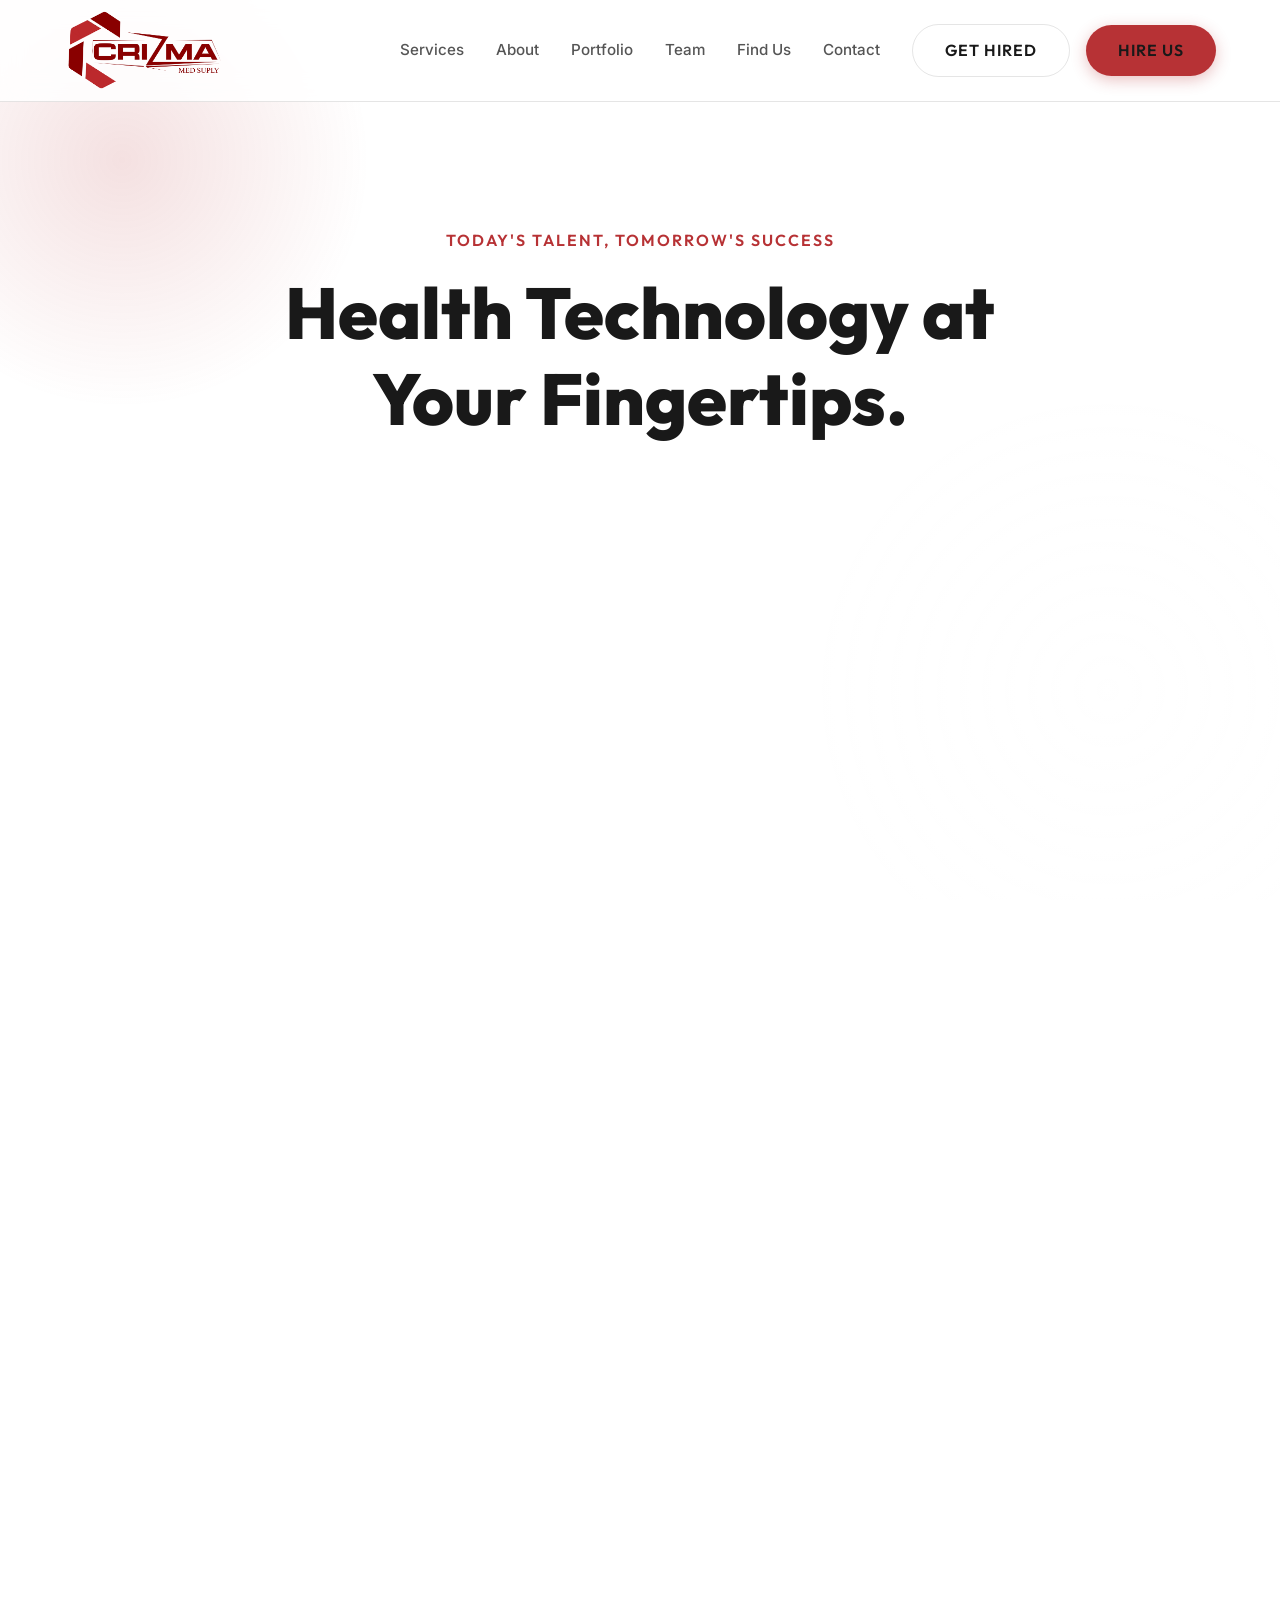
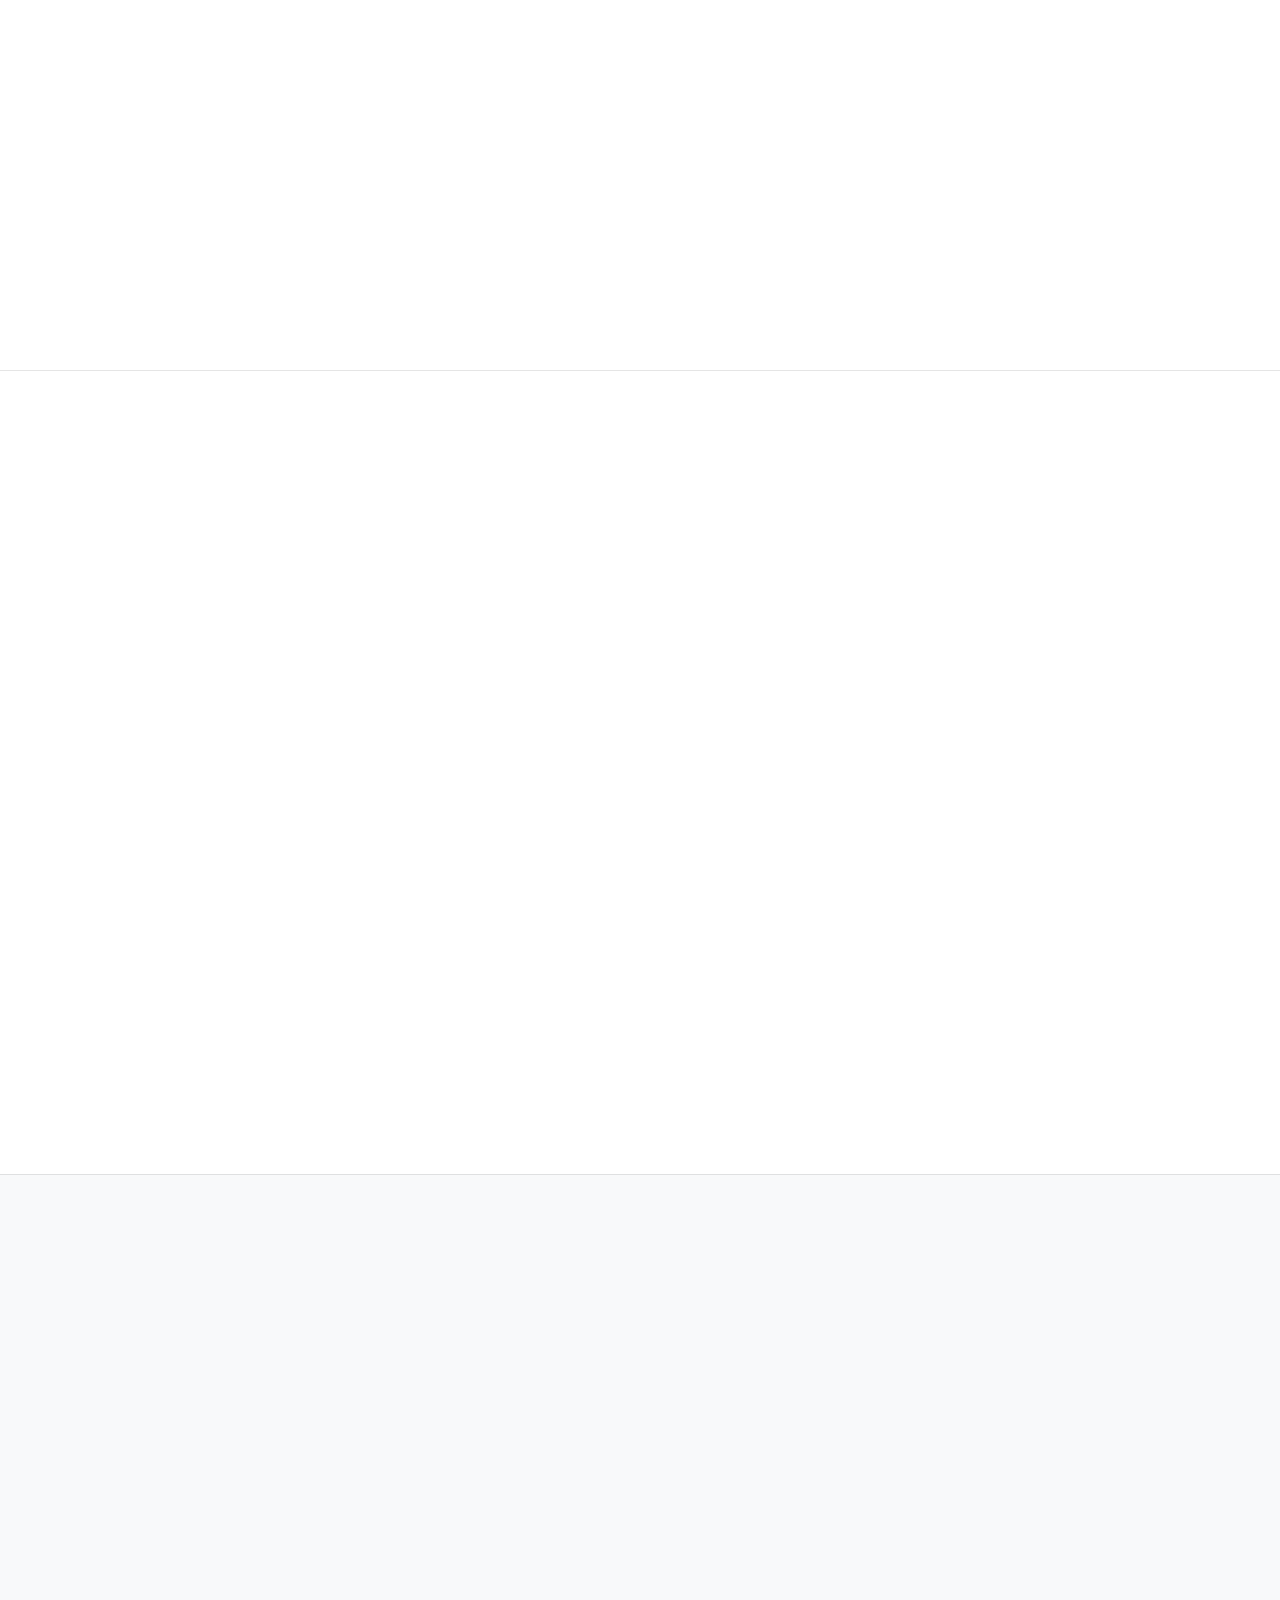
==== index.html @ 3f166334 "ALOT OF FEATURES" ====
<!DOCTYPE html>
<html lang="en">

<head>
    <meta charset="UTF-8">
    <meta name="viewport" content="width=device-width, initial-scale=1.0">
    <title>Crizma Med Supply | Health Technology at Your Fingertips</title>
    <meta name="description"
        content="We at Crizma are working to put the health technology in the world at your fingertips.">

    <!-- CSS -->
    <link rel="stylesheet" href="css/style.css">
</head>

<body>

    <!-- Navigation -->
    <nav class="navbar">
        <a href="#" class="logo">
            <img src="images/logo.png" alt="Crizma Logo">
        </a>
        <div class="nav-links">
            <a href="#services">Services</a>
            <a href="#about">About</a>
            <a href="#portfolio">Portfolio</a>
            <a href="#team">Team</a>
            <a href="#find-us">Find Us</a>
            <a href="#contact">Contact</a>
        </div>
        <div style="display: flex; gap: 1rem; align-items: center;">
            <a href="get-hired.html" class="btn btn-outline">Get Hired</a>
            <a href="#contact" class="btn btn-primary">Hire Us</a>
        </div>
    </nav>

    <!-- Hero Section -->
    <div class="hero-scroll-container">
        <div class="hero-sticky">
            <!-- Dynamic Background -->
            <div class="hero-bg"></div>

            <div class="hero-content">
                <!-- Part 1 -->
                <div class="hero-part part-1 visible">
                    <span class="hero-super">Today's Talent, Tomorrow's Success</span>
                    <h1>Health Technology at Your Fingertips.</h1>
                </div>

                <!-- Part 2 -->
                <div class="hero-part part-2">
                    <p>We at Crizma are working to put the best health technology in the world at your service. All you
                        have to do is tell us what you want and leave everything to our team.</p>
                </div>

                <!-- Part 3 -->
                <div class="hero-part part-3">
                    <div class="hero-btns">
                        <a href="#contact" class="btn btn-primary">Get a Quote Now</a>
                        <a href="#services" class="btn btn-outline">View Our Services</a>
                    </div>

                    <!-- Sponsors Marquee -->
                    <div class="sponsors-marquee">
                        <div class="marquee-track">
                            <img src="images/wassermann.png" alt="Wassermann">
                            <img src="images/futudent.png" alt="Futudent">
                            <img src="images/dentsply.png" alt="Dentsply Sirona">
                            <img src="images/air-techniques.png" alt="Air Techniques">
                            <img src="images/frasaco.png" alt="Frasaco">
                            <img src="images/baisch.png" alt="Baisch">
                            <img src="images/5.png" alt="Dürr Dental">
                            <img src="images/6.png" alt="Amann Girrbach">
                            <!-- Duplicate for seamless scroll -->
                            <img src="images/wassermann.png" alt="Wassermann">
                            <img src="images/futudent.png" alt="Futudent">
                            <img src="images/dentsply.png" alt="Dentsply Sirona">
                            <img src="images/air-techniques.png" alt="Air Techniques">
                            <img src="images/frasaco.png" alt="Frasaco">
                            <img src="images/baisch.png" alt="Baisch">
                            <img src="images/5.png" alt="Dürr Dental">
                            <img src="images/6.png" alt="Amann Girrbach">
                        </div>
                    </div>
                </div>
            </div>
        </div>
    </div>

    <!-- Services Section -->
    <section id="services">
        <div class="section-header fade-up stagger-1">
            <span class="super">What We Do</span>
            <h2>Our Core Services</h2>
        </div>
        <div class="grid">
            <div class="glass-card fade-up stagger-1">
                <div class="service-icon">🔬</div>
                <h3>Medical Equipment</h3>
                <p>Providing the most advanced dental and medical consulting tools to the top health institutions
                    globally.</p>
            </div>
            <div class="glass-card fade-up stagger-2">
                <div class="service-icon">📈</div>
                <h3>Strategy & Consulting</h3>
                <p>First-class dental and health solutions paired with strategy planning to guarantee your
                    organization's success.</p>
            </div>
            <div class="glass-card fade-up stagger-3">
                <div class="service-icon">🌐</div>
                <h3>Digital Solutions</h3>
                <p>Imaging solutions, fume cupboards, and modern start-up tech for the evolving health landscape.</p>
            </div>
        </div>
    </section>

    <!-- Historical Records & About Section -->
    <section id="about"
        style="text-align: center; background: rgba(255,255,255,0.02); border-top: 1px solid var(--glass-border); border-bottom: 1px solid var(--glass-border); display: flex; flex-direction: column; align-items: center;">

        <div class="section-header fade-up stagger-1" style="margin-bottom: 2rem;">
            <h2 style="color: var(--brand-red);">Our Historical Records</h2>
            <p style="font-size: 1.2rem; color: var(--text-secondary); margin-top: 0.5rem;">Trusted by 11+ Universities
                in Egypt</p>
        </div>

        <div class="sponsors-marquee fade-up stagger-2" style="margin-top: 0; margin-bottom: 6rem;">
            <div class="marquee-track">
                <img src="images/1.png" alt="University">
                <img src="images/2.png" alt="University">
                <img src="images/3.png" alt="University">
                <img src="images/4.png" alt="University">
                <img src="images/7.png" alt="University">
                <img src="images/8.png" alt="University">
                <img src="images/9.png" alt="University">
                <img src="images/10.png" alt="University">
                <img src="images/11.png" alt="University">
                <img src="images/12.png" alt="University">
                <img src="images/13.png" alt="University">
                <!-- Duplicate for seamless scroll -->
                <img src="images/1.png" alt="University">
                <img src="images/2.png" alt="University">
                <img src="images/3.png" alt="University">
                <img src="images/4.png" alt="University">
                <img src="images/7.png" alt="University">
                <img src="images/8.png" alt="University">
                <img src="images/9.png" alt="University">
                <img src="images/10.png" alt="University">
                <img src="images/11.png" alt="University">
                <img src="images/12.png" alt="University">
                <img src="images/13.png" alt="University">
            </div>
        </div>

        <div class="fade-up stagger-3" style="max-width: 800px; margin: 0 auto;">
            <span class="super">Success Through People</span>
            <h2 style="margin-bottom: 2rem;">Value Your People. Improve Human Health Worldwide.</h2>
            <p style="color: var(--text-secondary); margin-bottom: 2.5rem;">Crizma has a core set of values that we
                practice every day to bring you unparalleled service and premium equipment.</p>
            <a href="#portfolio" class="btn btn-primary simulate-alert">Check Our Full Portfolio</a>
        </div>

    </section>

    <!-- Catalogue Section -->
    <section id="catalogue"
        style="text-align: center; border-bottom: 1px solid var(--glass-border); padding-top: 5rem; padding-bottom: 5rem;">
        <div class="section-header fade-up stagger-1" style="margin-bottom: 0;">
            <h2 style="color: var(--brand-red);">Our Catalogue</h2>
        </div>
    </section>

    <!-- Team Section -->
    <section id="team">
        <div class="section-header fade-up stagger-1">
            <span class="super">We Are There For You</span>
            <h2>Crizma Professionals</h2>
        </div>
        <div class="grid">
            <!-- Team Member 1 -->
            <div class="glass-card fade-up stagger-1">
                <img src="images/yousief.png" alt="Dr. Yousief Megahd" class="team-img">
                <span class="role">Chief Executive</span>
                <h3>Dr. Yousief Megahd</h3>
                <p>Leading Crizma with a vision for global health advancements and premium tech solutions.</p>
            </div>
            <!-- Team Member 2 -->
            <div class="glass-card fade-up stagger-2">
                <img src="images/mahrous.png" alt="Mr. Mohamed Mahrous" class="team-img">
                <span class="role">HR Manager</span>
                <h3>Mr. Mohamed Mahrous</h3>
                <p>Building the internal framework that allows Crizma to serve institutions worldwide.</p>
            </div>
            <!-- Team Member 3 -->
            <div class="glass-card fade-up stagger-3">
                <img src="images/salah.png" alt="Eng. Ahmed Salah" class="team-img">
                <span class="role">Support Manager</span>
                <h3>Eng. Ahmed Salah</h3>
                <p>Ensuring our clients get top-tier support for all their technical solutions.</p>
            </div>
            <!-- Team Member 4 -->
            <div class="glass-card fade-up stagger-4">
                <img src="images/lotfi.png" alt="Eng. Mohamed Lotfi" class="team-img">
                <span class="role">IT Professional</span>
                <h3>Eng. Mohamed Lotfi</h3>
                <p>Driving the digital backbone behind Crizma's cutting-edge infrastructure.</p>
            </div>
        </div>
    </section>

    <!-- Find Us Section -->
    <section id="find-us" style="text-align: center; background: rgba(255,255,255,0.02); border-top: 1px solid var(--glass-border);">
        <div class="section-header fade-up stagger-1" style="margin-bottom: 2rem;">
            <h2 style="color: var(--brand-red); font-weight: bold;">Find Us</h2>
        </div>
        <div class="fade-up stagger-2" style="max-width: 1000px; margin: 0 auto; padding: 0 1rem;">
            <iframe src="https://maps.google.com/maps?q=30.0617336,31.3315607&hl=en&z=17&output=embed" width="100%" height="450" style="border:0; border-radius: 20px; box-shadow: 0 10px 30px rgba(0,0,0,0.1);" allowfullscreen="" loading="lazy" referrerpolicy="no-referrer-when-downgrade"></iframe>
        </div>
    </section>

    <!-- Contact Section & Footer -->
    <footer id="contact">
        <div class="footer-grid">
            <div class="footer-col fade-up stagger-1">
                <h4>Crizma Med Supply</h4>
                <ul>
                    <li><a href="tel:0220820258">Cairo: 0220820258</a></li>
                    <li><a href="tel:01000032085">Phone: 01000032085</a></li>
                    <li><a href="tel:01007756065">Mansoura: 01007756065</a></li>
                    <li><a href="mailto:info@crizma.com">info@crizma.com</a></li>
                </ul>
            </div>

            <div class="footer-col fade-up stagger-2">
                <h4>Newsletter</h4>
                <p style="color: var(--text-secondary); margin-bottom: 1rem; font-size: 0.9rem;">Sign up for updates and
                    exclusive offers on premium health tech.</p>
                <form class="contact-form"
                    onsubmit="event.preventDefault(); alert('Subscribed to Crizma Newsletter!');">
                    <div class="input-group">
                        <input type="email" placeholder="Your Email Address" required>
                    </div>
                    <button type="submit" class="btn btn-primary">Subscribe</button>
                </form>
            </div>

            <div class="footer-col fade-up stagger-3">
                <h4>Social Links</h4>
                <div style="display: flex; gap: 1rem;">
                    <a href="#" class="simulate-alert" title="Facebook">FB</a>
                    <a href="#" class="simulate-alert" title="Twitter">TW</a>
                    <a href="#" class="simulate-alert" title="LinkedIn">IN</a>
                </div>
            </div>
        </div>

        <div class="footer-bottom fade-up stagger-4">
            &copy; 2026 Crizma Med Supply. All Rights Reserved.
        </div>
    </footer>

    <!-- JavaScript -->
    <script src="js/main.js"></script>
</body>

</html>
---- css/style.css ----
@import url('https://fonts.googleapis.com/css2?family=Outfit:wght@300;400;600;800&family=Inter:wght@400;500;600&display=swap');

:root {
  /* Light Theme Defaults */
  --bg-primary: #ffffff;
  --bg-secondary: #f8f9fa;
  --text-primary: #191919;
  --text-secondary: #555555;
  --brand-red: #b73235;
  --brand-red-hover: #d13a3e;
  --nav-bg: rgba(255, 255, 255, 0.85);
  --glass-border: rgba(0, 0, 0, 0.1);
  --glass-card-bg: rgba(248, 249, 250, 0.8);
  --glass-card-hover: rgba(255, 255, 255, 0.95);
  --input-bg: rgba(0, 0, 0, 0.03);
  --font-heading: 'Outfit', sans-serif;
  --font-body: 'Inter', sans-serif;
  --transition-smooth: all 0.4s cubic-bezier(0.4, 0, 0.2, 1);
}

[data-theme="dark"] {
  /* Dark Theme Overrides */
  --bg-primary: #0f0f0f;
  --bg-secondary: #1a1a1a;
  --text-primary: #ffffff;
  --text-secondary: #a0a0a0;
  --nav-bg: rgba(15, 15, 15, 0.8);
  --glass-border: rgba(255, 255, 255, 0.1);
  --glass-card-bg: rgba(26, 26, 26, 0.8);
  --glass-card-hover: rgba(30, 30, 30, 0.8);
  --input-bg: rgba(255, 255, 255, 0.05);
}

* {
  margin: 0;
  padding: 0;
  box-sizing: border-box;
}

body {
  font-family: var(--font-body);
  background-color: var(--bg-primary);
  color: var(--text-primary);
  line-height: 1.6;
  overflow-x: hidden;
}

h1, h2, h3, h4, h5, h6 {
  font-family: var(--font-heading);
  font-weight: 800;
  line-height: 1.2;
}

a {
  text-decoration: none;
  color: inherit;
}

/* Glassmorphism Navbar */
.navbar {
  position: fixed;
  top: 0;
  width: 100%;
  padding: 1.5rem 5%;
  background: var(--nav-bg);
  backdrop-filter: blur(12px);
  -webkit-backdrop-filter: blur(12px);
  border-bottom: 1px solid var(--glass-border);
  display: flex;
  justify-content: space-between;
  align-items: center;
  z-index: 1000;
  transition: var(--transition-smooth);
}

.navbar.scrolled {
  padding: 1rem 5%;
  background: var(--nav-bg);
  box-shadow: 0 4px 20px rgba(0, 0, 0, 0.05);
}

.logo {
  display: flex;
  align-items: center;
}

.logo img {
  height: 45px;
  object-fit: contain;
  transform: scale(1.8);
  transform-origin: left center;
}

.nav-links {
  display: flex;
  gap: 2rem;
  position: absolute;
  left: 50%;
  transform: translateX(-50%);
}

.nav-links a {
  font-size: 0.95rem;
  font-weight: 500;
  color: var(--text-secondary);
  transition: var(--transition-smooth);
  position: relative;
}

.nav-links a:hover {
  color: var(--text-primary);
}

.nav-links a::after {
  content: '';
  position: absolute;
  bottom: -4px;
  left: 0;
  width: 0;
  height: 2px;
  background: var(--brand-red);
  transition: var(--transition-smooth);
}

.nav-links a:hover::after {
  width: 100%;
}

/* Premium Buttons */
.btn {
  display: inline-block;
  padding: 0.8rem 2rem;
  border-radius: 50px;
  font-family: var(--font-heading);
  font-weight: 600;
  font-size: 1rem;
  text-transform: uppercase;
  letter-spacing: 1px;
  cursor: pointer;
  transition: var(--transition-smooth);
  border: none;
  position: relative;
  overflow: hidden;
}

.btn-primary {
  background: var(--brand-red);
  color: var(--text-primary);
  box-shadow: 0 4px 15px rgba(183, 50, 53, 0.3);
}

.btn-primary:hover {
  background: var(--brand-red-hover);
  transform: translateY(-2px);
  box-shadow: 0 6px 20px rgba(183, 50, 53, 0.5);
}

.btn-outline {
  background: transparent;
  color: var(--text-primary);
  border: 1px solid var(--glass-border);
}

.btn-outline:hover {
  border-color: var(--brand-red);
  color: var(--brand-red);
}

/* Hero Section */
.hero-scroll-container {
  height: 250vh; /* Scrollable distance to reveal parts */
  position: relative;
}

.hero-sticky {
  position: sticky;
  top: 0;
  height: 100vh;
  display: flex;
  flex-direction: column;
  justify-content: center;
  align-items: center;
  overflow: hidden;
  padding: 80px 5% 20px;
}

.hero-bg {
  position: absolute;
  top: 0;
  left: 0;
  width: 100%;
  height: 100%;
  z-index: -1;
  overflow: hidden;
}

/* Dynamic Gradients Background */
.hero-bg::before {
  content: '';
  position: absolute;
  top: -10%;
  left: -10%;
  width: 500px;
  height: 500px;
  background: radial-gradient(circle, rgba(183, 50, 53, 0.15) 0%, rgba(15, 15, 15, 0) 70%);
  border-radius: 50%;
  animation: pulse 8s ease-in-out infinite alternate;
}

.hero-bg::after {
  content: '';
  position: absolute;
  bottom: -10%;
  right: -10%;
  width: 600px;
  height: 600px;
  background: radial-gradient(circle, rgba(255, 255, 255, 0.05) 0%, rgba(15, 15, 15, 0) 70%);
  border-radius: 50%;
}

@keyframes pulse {
  0% { transform: scale(1); opacity: 0.5; }
  100% { transform: scale(1.2); opacity: 1; }
}

.hero-content {
  max-width: 800px;
  z-index: 1;
  display: flex;
  flex-direction: column;
  align-items: center;
  text-align: center;
  gap: 1.5rem;
  margin-top: 5vh;
}

.hero-part {
  opacity: 0;
  transform: translateY(40px);
  transition: opacity 0.8s ease-out, transform 0.8s ease-out;
}

.hero-part.part-1 {
  opacity: 1;
  transform: translateY(0);
}

.hero-part.visible {
  opacity: 1;
  transform: translateY(0);
}

.hero-super {
  font-family: var(--font-heading);
  color: var(--brand-red);
  font-weight: 600;
  letter-spacing: 2px;
  text-transform: uppercase;
  margin-bottom: 1rem;
  display: block;
}

.hero-part h1 {
  font-size: 4.5rem;
  margin-bottom: 0;
  color: var(--text-primary);
}

.hero-part p {
  font-size: 1.5rem;
  color: var(--text-secondary);
  margin-bottom: 0;
  max-width: 800px;
  line-height: 1.8;
}

.hero-btns {
  display: flex;
  gap: 1.5rem;
  justify-content: center;
}

/* Sponsors Marquee */
.sponsors-marquee {
  width: 100vw;
  max-width: 1000px;
  overflow: hidden;
  margin-top: 1.5rem;
  position: relative;
  mask-image: linear-gradient(to right, transparent, black 15%, black 85%, transparent);
  -webkit-mask-image: linear-gradient(to right, transparent, black 15%, black 85%, transparent);
}

.marquee-track {
  display: flex;
  gap: 4rem;
  align-items: center;
  width: max-content;
  animation: scroll-marquee 25s linear infinite;
}

.marquee-track img {
  height: 80px;
  object-fit: contain;
  opacity: 0.9;
  transition: transform 0.4s ease, opacity 0.4s ease;
}

.marquee-track img:hover {
  opacity: 1;
  transform: scale(1.05);
}

@keyframes scroll-marquee {
  0% { transform: translateX(0); }
  100% { transform: translateX(calc(-50% - 2rem)); }
}

/* Sections */
section {
  padding: 8rem 5%;
}

.section-header {
  text-align: center;
  margin-bottom: 5rem;
}

.section-header .super {
  color: var(--brand-red);
  font-weight: 600;
  text-transform: uppercase;
  letter-spacing: 2px;
  margin-bottom: 1rem;
  display: block;
}

.section-header h2 {
  font-size: 3rem;
}

/* Glass Cards (Team/Services) */
.grid {
  display: grid;
  grid-template-columns: repeat(auto-fit, minmax(280px, 1fr));
  gap: 2rem;
}

.glass-card {
  background: var(--glass-card-bg);
  border: 1px solid var(--glass-border);
  border-radius: 20px;
  padding: 2.5rem;
  transition: var(--transition-smooth);
  position: relative;
  overflow: hidden;
}

.glass-card::before {
  content: '';
  position: absolute;
  top: 0;
  left: 0;
  width: 100%;
  height: 4px;
  background: var(--brand-red);
  transform: scaleX(0);
  transform-origin: left;
  transition: var(--transition-smooth);
}

.glass-card:hover {
  transform: translateY(-10px);
  background: var(--glass-card-hover);
  box-shadow: 0 20px 40px rgba(0, 0, 0, 0.08);
  border-color: var(--brand-red);
}

.glass-card:hover::before {
  transform: scaleX(1);
}

.team-img {
  width: 100px;
  height: 100px;
  border-radius: 50%;
  object-fit: cover;
  margin-bottom: 1.5rem;
  border: 2px solid var(--brand-red);
  padding: 2px;
  background: var(--bg-primary);
}

.glass-card h3 {
  font-size: 1.5rem;
  margin-bottom: 0.5rem;
}

.glass-card .role {
  color: var(--brand-red);
  font-size: 0.9rem;
  font-weight: 600;
  text-transform: uppercase;
  margin-bottom: 1rem;
  display: block;
}

.glass-card p {
  color: var(--text-secondary);
  font-size: 0.95rem;
}

/* Features/Services */
.service-icon {
  width: 60px;
  height: 60px;
  border-radius: 12px;
  background: rgba(183, 50, 53, 0.1);
  color: var(--brand-red);
  display: flex;
  align-items: center;
  justify-content: center;
  font-size: 1.5rem;
  margin-bottom: 1.5rem;
}

/* Contact/Footer */
footer {
  background: var(--bg-secondary);
  padding: 4rem 5% 2rem;
  border-top: 1px solid var(--glass-border);
}

.footer-grid {
  display: grid;
  grid-template-columns: repeat(auto-fit, minmax(200px, 1fr));
  gap: 3rem;
  margin-bottom: 3rem;
}

.footer-col h4 {
  font-size: 1.2rem;
  margin-bottom: 1.5rem;
  color: var(--text-primary);
}

.footer-col ul {
  list-style: none;
}

.footer-col ul li {
  margin-bottom: 0.8rem;
}

.footer-col a {
  color: var(--text-secondary);
  transition: var(--transition-smooth);
}

.footer-col a:hover {
  color: var(--brand-red);
}

.footer-bottom {
  text-align: center;
  padding-top: 2rem;
  border-top: 1px solid var(--glass-border);
  color: var(--text-secondary);
  font-size: 0.9rem;
}

/* Form Styles */
.contact-form {
  display: grid;
  gap: 1.5rem;
}

.input-group {
  position: relative;
}

.input-group input,
.input-group textarea {
  width: 100%;
  padding: 1rem 1.5rem;
  background: var(--input-bg);
  border: 1px solid var(--glass-border);
  border-radius: 8px;
  color: var(--text-primary);
  font-family: var(--font-body);
  transition: var(--transition-smooth);
}

.input-group input:focus,
.input-group textarea:focus {
  outline: none;
  border-color: var(--brand-red);
  background: var(--input-bg);
}

/* Theme Toggle Button */
.theme-toggle {
  background: none;
  border: none;
  color: var(--text-primary);
  font-size: 1.2rem;
  cursor: pointer;
  padding: 0.5rem;
  border-radius: 50%;
  transition: var(--transition-smooth);
  display: flex;
  align-items: center;
  justify-content: center;
}

.theme-toggle:hover {
  background: var(--glass-border);
  color: var(--brand-red);
}

/* Animations */
.fade-up {
  opacity: 0;
  transform: translateY(30px);
  transition: opacity 0.8s ease-out, transform 0.8s ease-out;
}

.fade-up.visible {
  opacity: 1;
  transform: translateY(0);
}

.stagger-1 { transition-delay: 0.1s; }
.stagger-2 { transition-delay: 0.2s; }
.stagger-3 { transition-delay: 0.3s; }
.stagger-4 { transition-delay: 0.4s; }

/* Responsive */
@media (max-width: 768px) {
  .hero-part h1 { font-size: 3rem; }
  .hero-part p { font-size: 1.25rem; }
  .nav-links { display: none; } /* Mobile menu toggle would be added in JS */
  .hero-btns { flex-direction: column; }
}
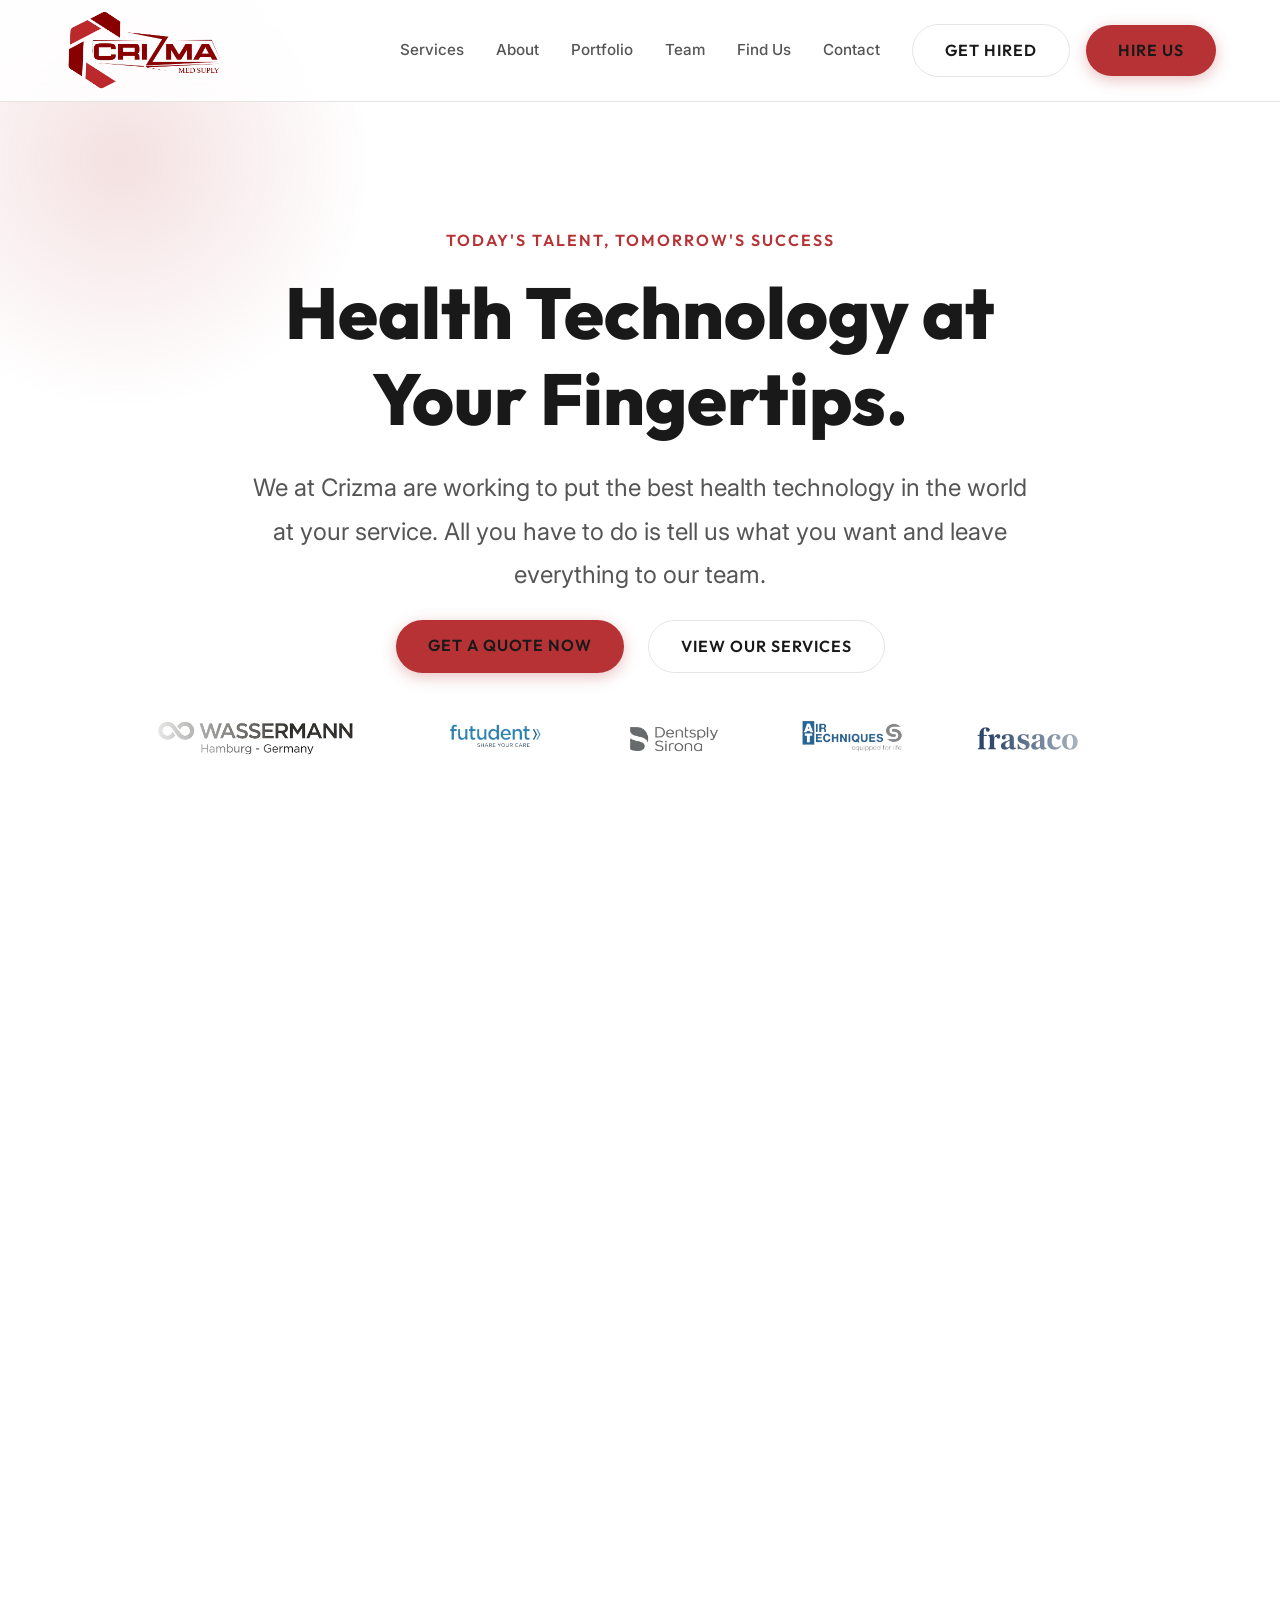
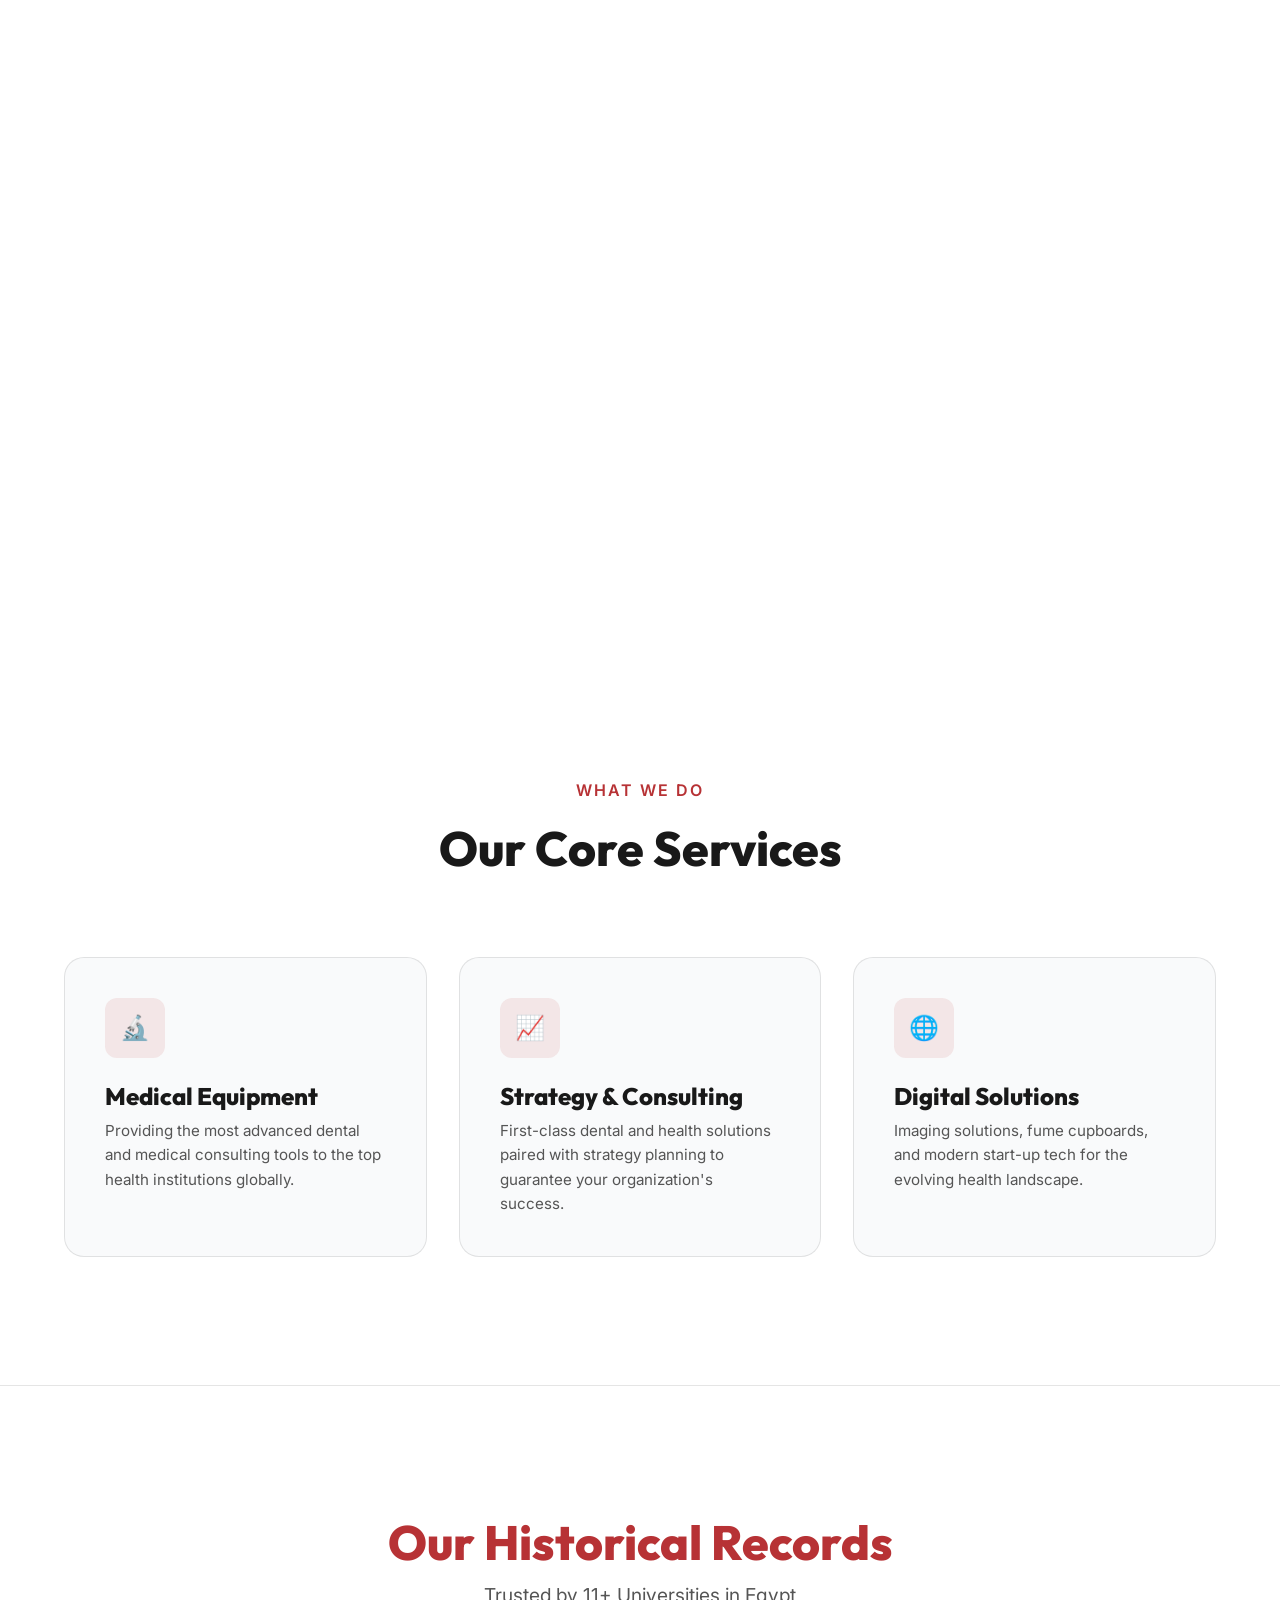
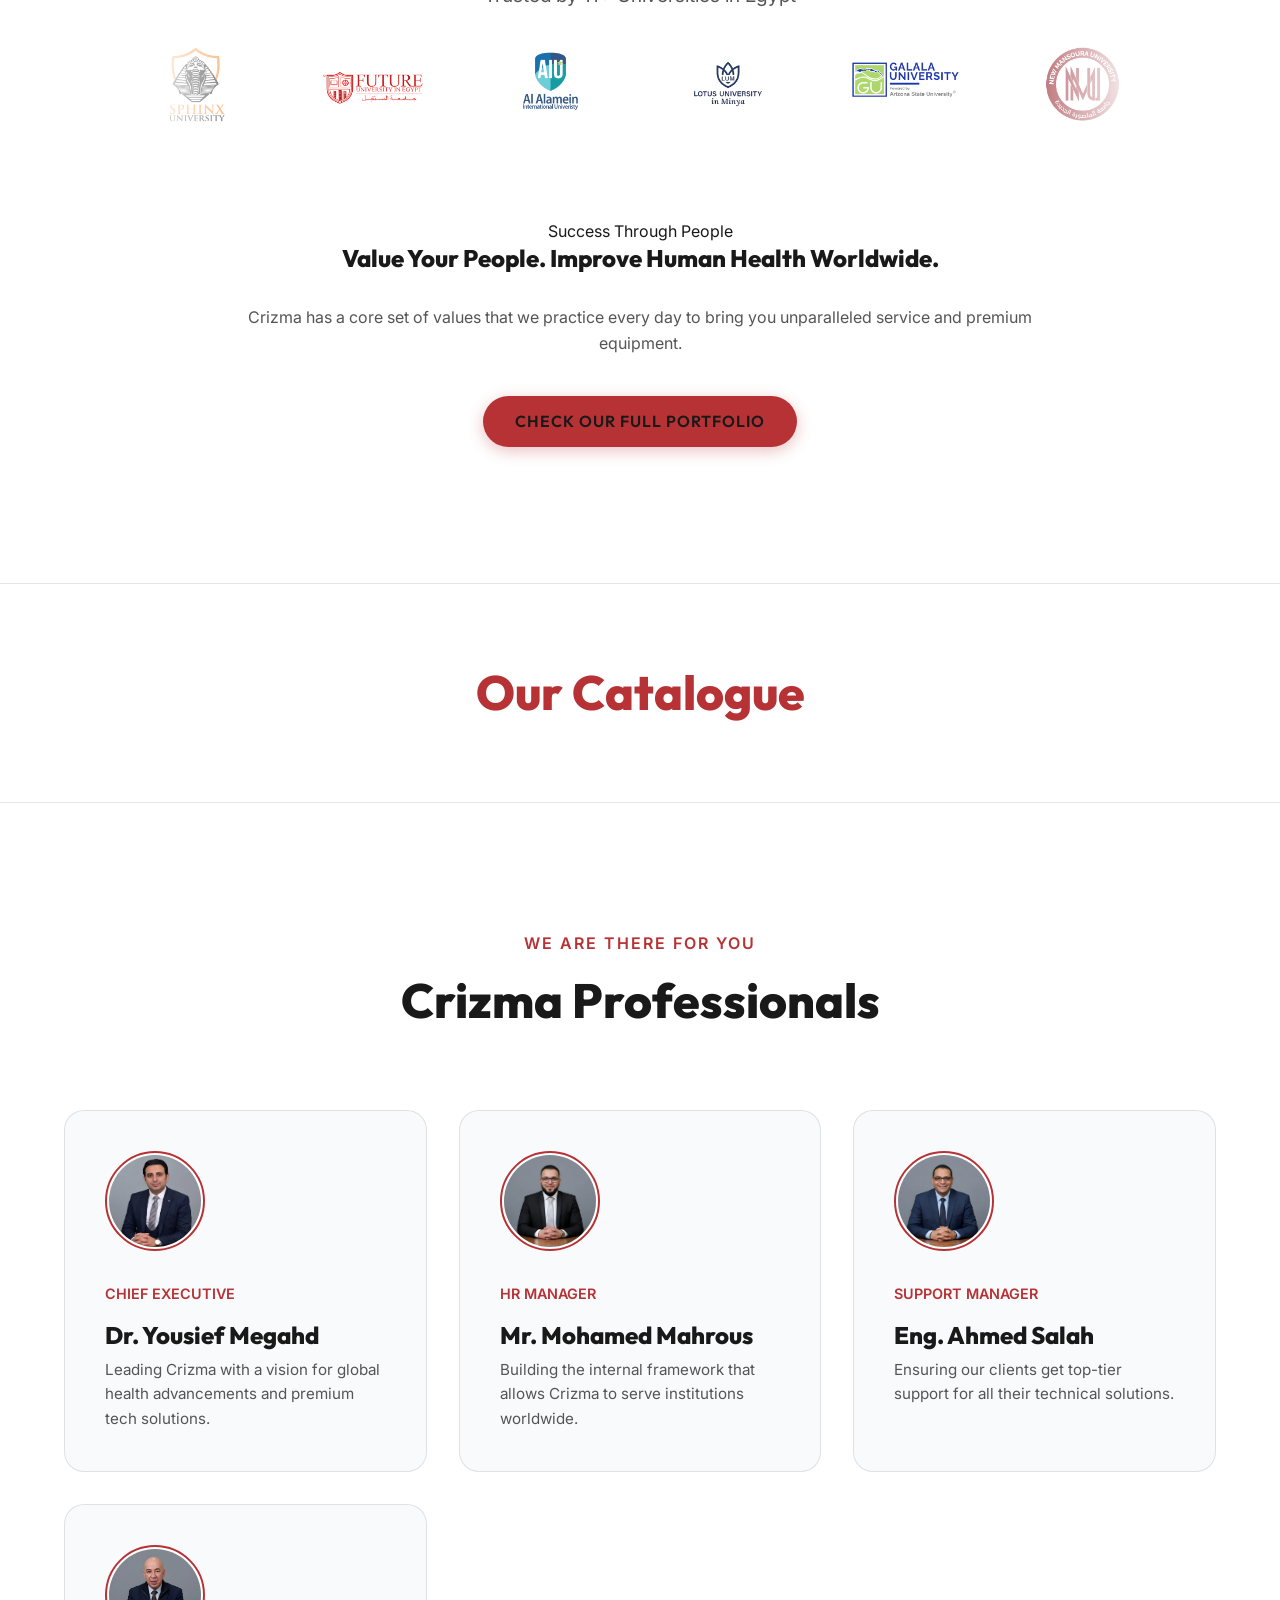
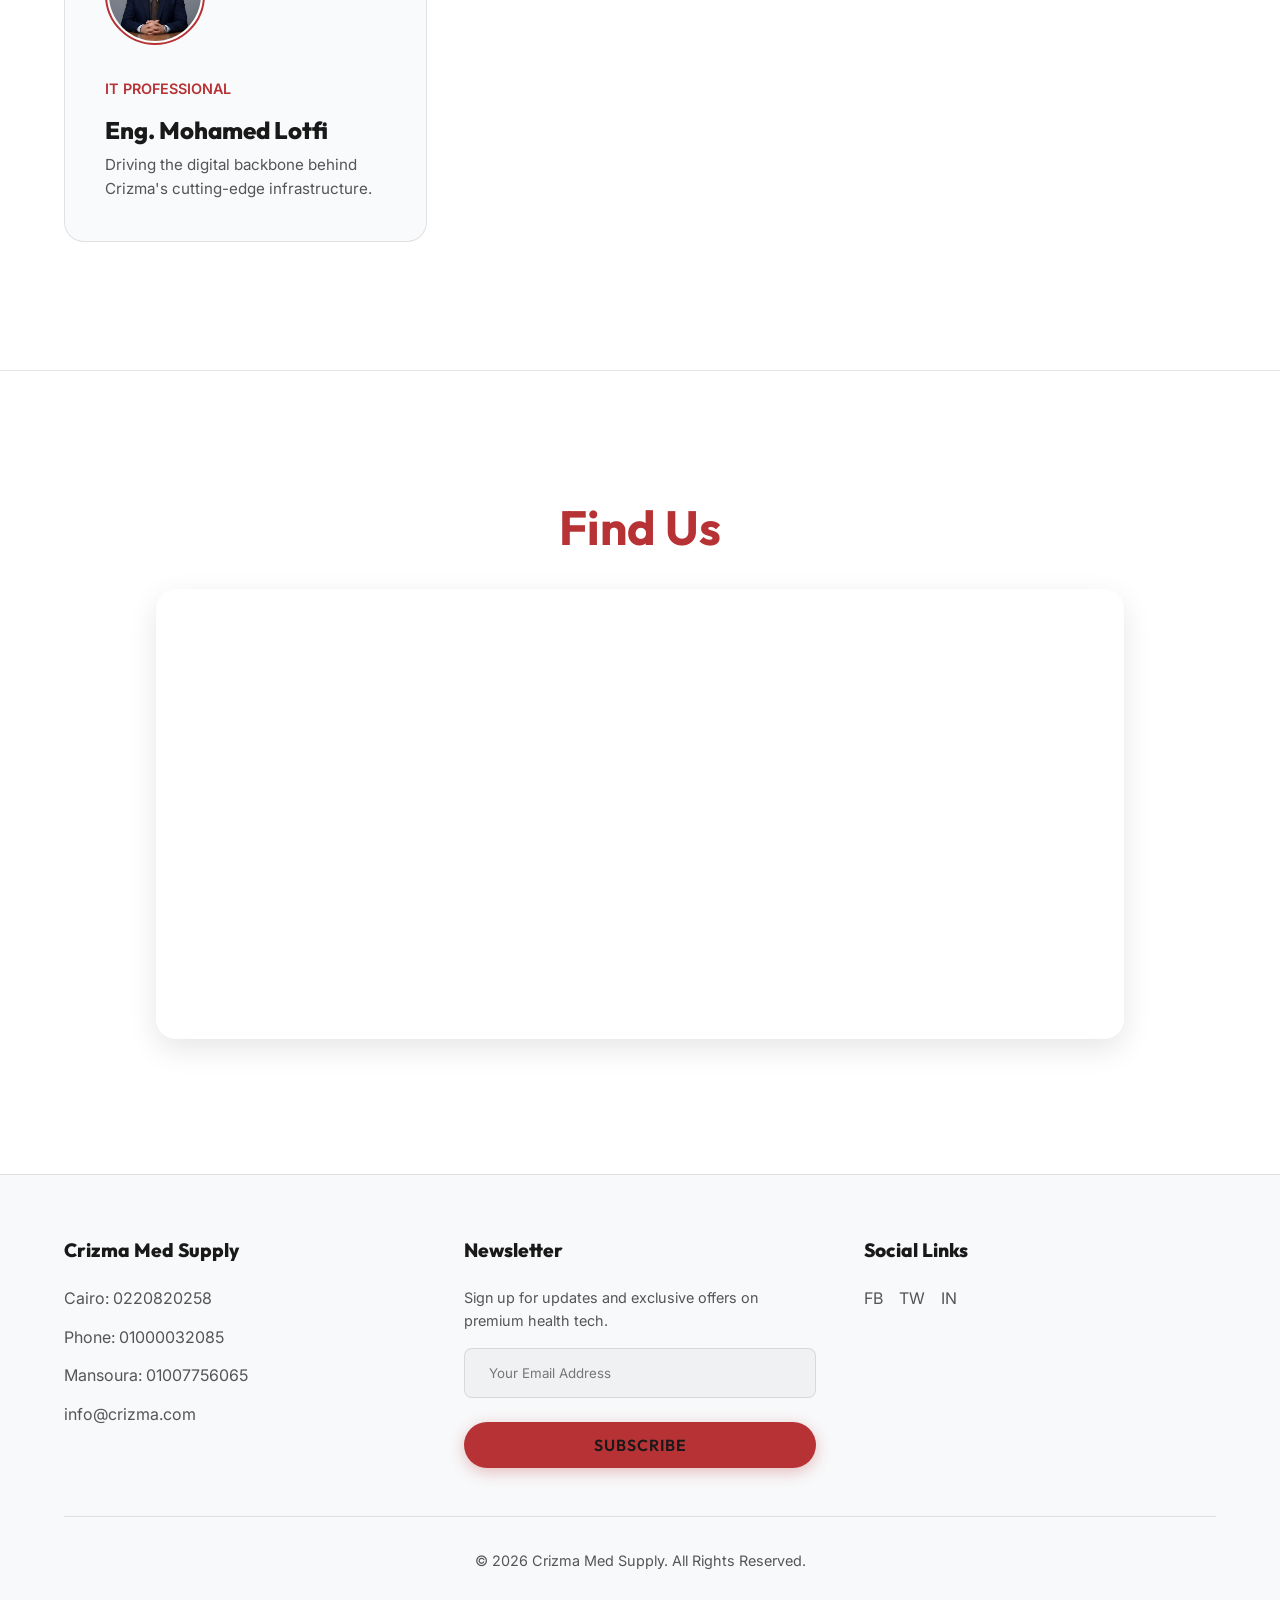
==== commit a5c7cffe: "dots animation" ====
--- a/index.html
+++ b/index.html
@@ -10,6 +10,47 @@
 
     <!-- CSS -->
     <link rel="stylesheet" href="css/style.css">
+
+    <style>
+      /* ── Prevent I-beam cursor site-wide ── */
+      * { cursor: default !important; }
+      a, button, .btn, label, select,
+      input[type="submit"], input[type="button"] { cursor: pointer !important; }
+      input[type="text"], input[type="email"],
+      input[type="password"], textarea { cursor: text !important; }
+
+      /* ── Scroll-reveal base states ── */
+      .fade-up {
+        opacity: 0;
+        transform: translateY(36px);
+        transition: opacity 0.7s cubic-bezier(0.16, 1, 0.3, 1),
+                    transform 0.7s cubic-bezier(0.16, 1, 0.3, 1);
+      }
+      .fade-up.visible {
+        opacity: 1;
+        transform: translateY(0);
+      }
+
+      /* Hero parts */
+      .hero-part {
+        opacity: 0;
+        transform: translateY(40px);
+        transition: opacity 0.8s cubic-bezier(0.16, 1, 0.3, 1),
+                    transform 0.8s cubic-bezier(0.16, 1, 0.3, 1);
+      }
+      .hero-part.part-1,
+      .hero-part.visible {
+        opacity: 1;
+        transform: translateY(0);
+      }
+
+      /* Stagger delays */
+      .stagger-1 { transition-delay: 0.08s; }
+      .stagger-2 { transition-delay: 0.16s; }
+      .stagger-3 { transition-delay: 0.24s; }
+      .stagger-4 { transition-delay: 0.32s; }
+
+    </style>
 </head>
 
 <body>
@@ -36,9 +77,7 @@
     <!-- Hero Section -->
     <div class="hero-scroll-container">
         <div class="hero-sticky">
-            <!-- Dynamic Background -->
             <div class="hero-bg"></div>
-
             <div class="hero-content">
                 <!-- Part 1 -->
                 <div class="hero-part part-1 visible">
@@ -260,6 +299,235 @@
 
     <!-- JavaScript -->
     <script src="js/main.js"></script>
+
+    <script>
+      // ── Red dot cursor field ──
+      (function () {
+        var canvas = document.createElement('canvas');
+        canvas.style.cssText = 'position:fixed;top:0;left:0;width:100%;height:100%;pointer-events:none;z-index:9998;';
+        document.body.appendChild(canvas);
+
+        var ctx = canvas.getContext('2d', { alpha: true });
+        var dpr = Math.min(window.devicePixelRatio || 1, 2);
+        var TWO_PI = Math.PI * 2;
+
+        var cfg = {
+          dotRadius:    3,
+          dotSpacing:   14,
+          revealRadius: 190,
+          bulgeStrength: 130,
+          innerRadius:  52,
+          cursorRadius:  400,
+          colorA: 'rgba(183, 50, 53, 0.95)',
+          colorB: 'rgba(209, 58, 62, 0.80)',
+        };
+
+        var dots = [];
+        var mouse = { x: -9999, y: -9999, prevX: -9999, prevY: -9999, speed: 0 };
+        var w = 0, h = 0, engagement = 0;
+
+        // Cached rects of elements that should be dot-free
+        var excludeEls = [];
+        var excludeRects = [];
+        var PAD = 0; // no border — exclusion matches element bounds exactly
+
+        function cacheExcludeRects() {
+          excludeRects = excludeEls.map(function(el) {
+            var r = el.getBoundingClientRect();
+            return {
+              left:   r.left   - PAD,
+              top:    r.top    - PAD,
+              width:  r.width  + PAD * 2,
+              height: r.height + PAD * 2
+            };
+          });
+        }
+
+        var EXCLUDE_SEL = [
+          '.navbar',           // top bar
+          '.hero-content',     // hero text / buttons / marquee
+          '.glass-card',       // service & team cards
+          '.section-header',   // section headings
+          '.sponsors-marquee', // logo strips
+          'iframe',            // embedded map
+          'footer',            // contact / footer
+          '.btn',              // buttons
+          'section > *',       // direct children of sections not already covered
+        ].join(',');
+
+        function initExcludes() {
+          excludeEls = Array.from(document.querySelectorAll(EXCLUDE_SEL));
+          cacheExcludeRects();
+        }
+
+        window.addEventListener('scroll', cacheExcludeRects, { passive: true });
+        window.addEventListener('resize', function() { initExcludes(); }, { passive: true });
+        setTimeout(initExcludes, 0);
+
+        function resize() {
+          w = window.innerWidth;
+          h = window.innerHeight;
+          canvas.width  = w * dpr;
+          canvas.height = h * dpr;
+          canvas.style.width  = w + 'px';
+          canvas.style.height = h + 'px';
+          ctx.setTransform(dpr, 0, 0, dpr, 0, 0);
+          buildDots();
+        }
+
+        function buildDots() {
+          var step = cfg.dotRadius + cfg.dotSpacing;
+          var cols = Math.floor(w / step);
+          var rows = Math.floor(h / step);
+          var padX = (w % step) / 2;
+          var padY = (h % step) / 2;
+          dots = [];
+          for (var r = 0; r < rows; r++) {
+            for (var c = 0; c < cols; c++) {
+              var ax = padX + c * step + step / 2;
+              var ay = padY + r * step + step / 2;
+              dots.push({ ax: ax, ay: ay, sx: ax, sy: ay });
+            }
+          }
+        }
+
+        window.addEventListener('mousemove', function (e) {
+          mouse.x = e.clientX;
+          mouse.y = e.clientY;
+        }, { passive: true });
+
+        setInterval(function () {
+          var dx = mouse.prevX - mouse.x;
+          var dy = mouse.prevY - mouse.y;
+          var d  = Math.sqrt(dx * dx + dy * dy);
+          mouse.speed += (d - mouse.speed) * 0.5;
+          if (mouse.speed < 0.001) mouse.speed = 0;
+          mouse.prevX = mouse.x;
+          mouse.prevY = mouse.y;
+        }, 20);
+
+        function tick() {
+          var len   = dots.length;
+          var crSq  = cfg.cursorRadius * cfg.cursorRadius;
+          var rad   = cfg.dotRadius / 2;
+
+          var targetEng = Math.min(mouse.speed / 5, 1);
+          engagement += (targetEng - engagement) * 0.06;
+          if (engagement < 0.001) engagement = 0;
+          // Always keep a baseline push so there's empty space even when still
+          var eff = Math.max(engagement, mouse.x > -100 ? 0.35 : 0);
+
+          ctx.clearRect(0, 0, w, h);
+
+          var grad = ctx.createLinearGradient(0, 0, w, h);
+          grad.addColorStop(0, cfg.colorA);
+          grad.addColorStop(1, cfg.colorB);
+          ctx.fillStyle = grad;
+
+          ctx.beginPath();
+          for (var i = 0; i < len; i++) {
+            var d  = dots[i];
+            var dx = mouse.x - d.ax;
+            var dy = mouse.y - d.ay;
+            var dSq = dx * dx + dy * dy;
+
+            if (dSq < crSq && eff > 0.01) {
+              var dist  = Math.sqrt(dSq);
+              var t     = 1 - dist / cfg.cursorRadius;
+              var push  = t * t * cfg.bulgeStrength * eff;
+              var angle = Math.atan2(dy, dx);
+              d.sx += (d.ax - Math.cos(angle) * push - d.sx) * 0.15;
+              d.sy += (d.ay - Math.sin(angle) * push - d.sy) * 0.15;
+            } else {
+              d.sx += (d.ax - d.sx) * 0.1;
+              d.sy += (d.ay - d.sy) * 0.1;
+            }
+
+            // Hard circular boundary — forces a perfect circle regardless of grid alignment
+            if (mouse.x > -500) {
+              var ex = d.sx - mouse.x;
+              var ey = d.sy - mouse.y;
+              var ed = ex * ex + ey * ey;
+              var ir = cfg.innerRadius;
+              if (ed < ir * ir && ed > 0) {
+                var em = Math.sqrt(ed);
+                d.sx = mouse.x + (ex / em) * ir;
+                d.sy = mouse.y + (ey / em) * ir;
+              }
+            }
+
+            ctx.moveTo(d.sx + rad, d.sy);
+            ctx.arc(d.sx, d.sy, rad, 0, TWO_PI);
+          }
+          ctx.fill();
+
+          // Reveal mask — only show dots within revealRadius of cursor
+          var rev = ctx.createRadialGradient(mouse.x, mouse.y, 0, mouse.x, mouse.y, cfg.revealRadius);
+          rev.addColorStop(0,    'rgba(0,0,0,1)');
+          rev.addColorStop(0.55, 'rgba(0,0,0,0.9)');
+          rev.addColorStop(1,    'rgba(0,0,0,0)');
+          ctx.globalCompositeOperation = 'destination-in';
+          ctx.fillStyle = rev;
+          ctx.fillRect(0, 0, w, h);
+
+          // Erase dots over content elements — keeps background-only appearance
+          ctx.globalCompositeOperation = 'destination-out';
+          ctx.fillStyle = 'rgba(0,0,0,1)';
+          for (var ri = 0; ri < excludeRects.length; ri++) {
+            var r = excludeRects[ri];
+            if (r.top + r.height > 0 && r.top < h) {
+              ctx.fillRect(r.left, r.top, r.width, r.height);
+            }
+          }
+
+          ctx.globalCompositeOperation = 'source-over';
+
+          requestAnimationFrame(tick);
+        }
+
+        resize();
+        window.addEventListener('resize', resize);
+        requestAnimationFrame(tick);
+      })();
+    </script>
+
+    <script>
+      // ── Scroll-reveal observer ──
+      (function () {
+        var observer = new IntersectionObserver(function (entries, obs) {
+          entries.forEach(function (entry) {
+            if (entry.isIntersecting) {
+              entry.target.classList.add('visible');
+              obs.unobserve(entry.target);
+            }
+          });
+        }, { threshold: 0.12 });
+
+        document.querySelectorAll('.fade-up').forEach(function (el) {
+          observer.observe(el);
+        });
+
+        // Hero sticky reveal on scroll
+        var heroContainer = document.querySelector('.hero-scroll-container');
+        var part2 = document.querySelector('.hero-part.part-2');
+        var part3 = document.querySelector('.hero-part.part-3');
+
+        if (heroContainer && part2 && part3) {
+          window.addEventListener('scroll', function () {
+            var scrolled = -heroContainer.getBoundingClientRect().top;
+            var vh = window.innerHeight;
+            if (scrolled > vh * 0.25) part2.classList.add('visible');
+            if (scrolled > vh * 0.70) part3.classList.add('visible');
+            if (scrolled < vh * 0.10) {
+              part2.classList.remove('visible');
+              part3.classList.remove('visible');
+            } else if (scrolled < vh * 0.55) {
+              part3.classList.remove('visible');
+            }
+          }, { passive: true });
+        }
+      })();
+    </script>
 </body>
 
 </html>
--- a/css/style.css
+++ b/css/style.css
@@ -234,18 +234,7 @@
   margin-top: 5vh;
 }
 
-.hero-part {
-  opacity: 0;
-  transform: translateY(40px);
-  transition: opacity 0.8s ease-out, transform 0.8s ease-out;
-}
-
 .hero-part.part-1 {
-  opacity: 1;
-  transform: translateY(0);
-}
-
-.hero-part.visible {
   opacity: 1;
   transform: translateY(0);
 }
@@ -351,7 +340,11 @@
   border: 1px solid var(--glass-border);
   border-radius: 20px;
   padding: 2.5rem;
-  transition: var(--transition-smooth);
+  transition:
+    transform 0.45s cubic-bezier(0.16, 1, 0.3, 1),
+    background 0.45s cubic-bezier(0.16, 1, 0.3, 1),
+    box-shadow 0.45s cubic-bezier(0.16, 1, 0.3, 1),
+    border-color 0.45s cubic-bezier(0.16, 1, 0.3, 1);
   position: relative;
   overflow: hidden;
 }
@@ -521,8 +514,9 @@
 /* Animations */
 .fade-up {
   opacity: 0;
-  transform: translateY(30px);
-  transition: opacity 0.8s ease-out, transform 0.8s ease-out;
+  transform: translateY(36px);
+  transition: opacity 0.7s cubic-bezier(0.16, 1, 0.3, 1),
+              transform 0.7s cubic-bezier(0.16, 1, 0.3, 1);
 }
 
 .fade-up.visible {
@@ -530,10 +524,62 @@
   transform: translateY(0);
 }
 
-.stagger-1 { transition-delay: 0.1s; }
-.stagger-2 { transition-delay: 0.2s; }
-.stagger-3 { transition-delay: 0.3s; }
-.stagger-4 { transition-delay: 0.4s; }
+.fade-left {
+  opacity: 0;
+  transform: translateX(-36px);
+  transition: opacity 0.7s cubic-bezier(0.16, 1, 0.3, 1),
+              transform 0.7s cubic-bezier(0.16, 1, 0.3, 1);
+}
+
+.fade-left.visible {
+  opacity: 1;
+  transform: translateX(0);
+}
+
+.fade-right {
+  opacity: 0;
+  transform: translateX(36px);
+  transition: opacity 0.7s cubic-bezier(0.16, 1, 0.3, 1),
+              transform 0.7s cubic-bezier(0.16, 1, 0.3, 1);
+}
+
+.fade-right.visible {
+  opacity: 1;
+  transform: translateX(0);
+}
+
+.scale-up {
+  opacity: 0;
+  transform: scale(0.88);
+  transition: opacity 0.7s cubic-bezier(0.16, 1, 0.3, 1),
+              transform 0.7s cubic-bezier(0.16, 1, 0.3, 1);
+}
+
+.scale-up.visible {
+  opacity: 1;
+  transform: scale(1);
+}
+
+/* Stagger delays */
+.stagger-1 { transition-delay: 0.08s; }
+.stagger-2 { transition-delay: 0.16s; }
+.stagger-3 { transition-delay: 0.24s; }
+.stagger-4 { transition-delay: 0.32s; }
+.stagger-5 { transition-delay: 0.40s; }
+.stagger-6 { transition-delay: 0.48s; }
+
+/* Hero parts */
+.hero-part {
+  opacity: 0;
+  transform: translateY(40px);
+  transition: opacity 0.8s cubic-bezier(0.16, 1, 0.3, 1),
+              transform 0.8s cubic-bezier(0.16, 1, 0.3, 1);
+}
+
+.hero-part.visible {
+  opacity: 1;
+  transform: translateY(0);
+}
 
 /* Responsive */
 @media (max-width: 768px) {
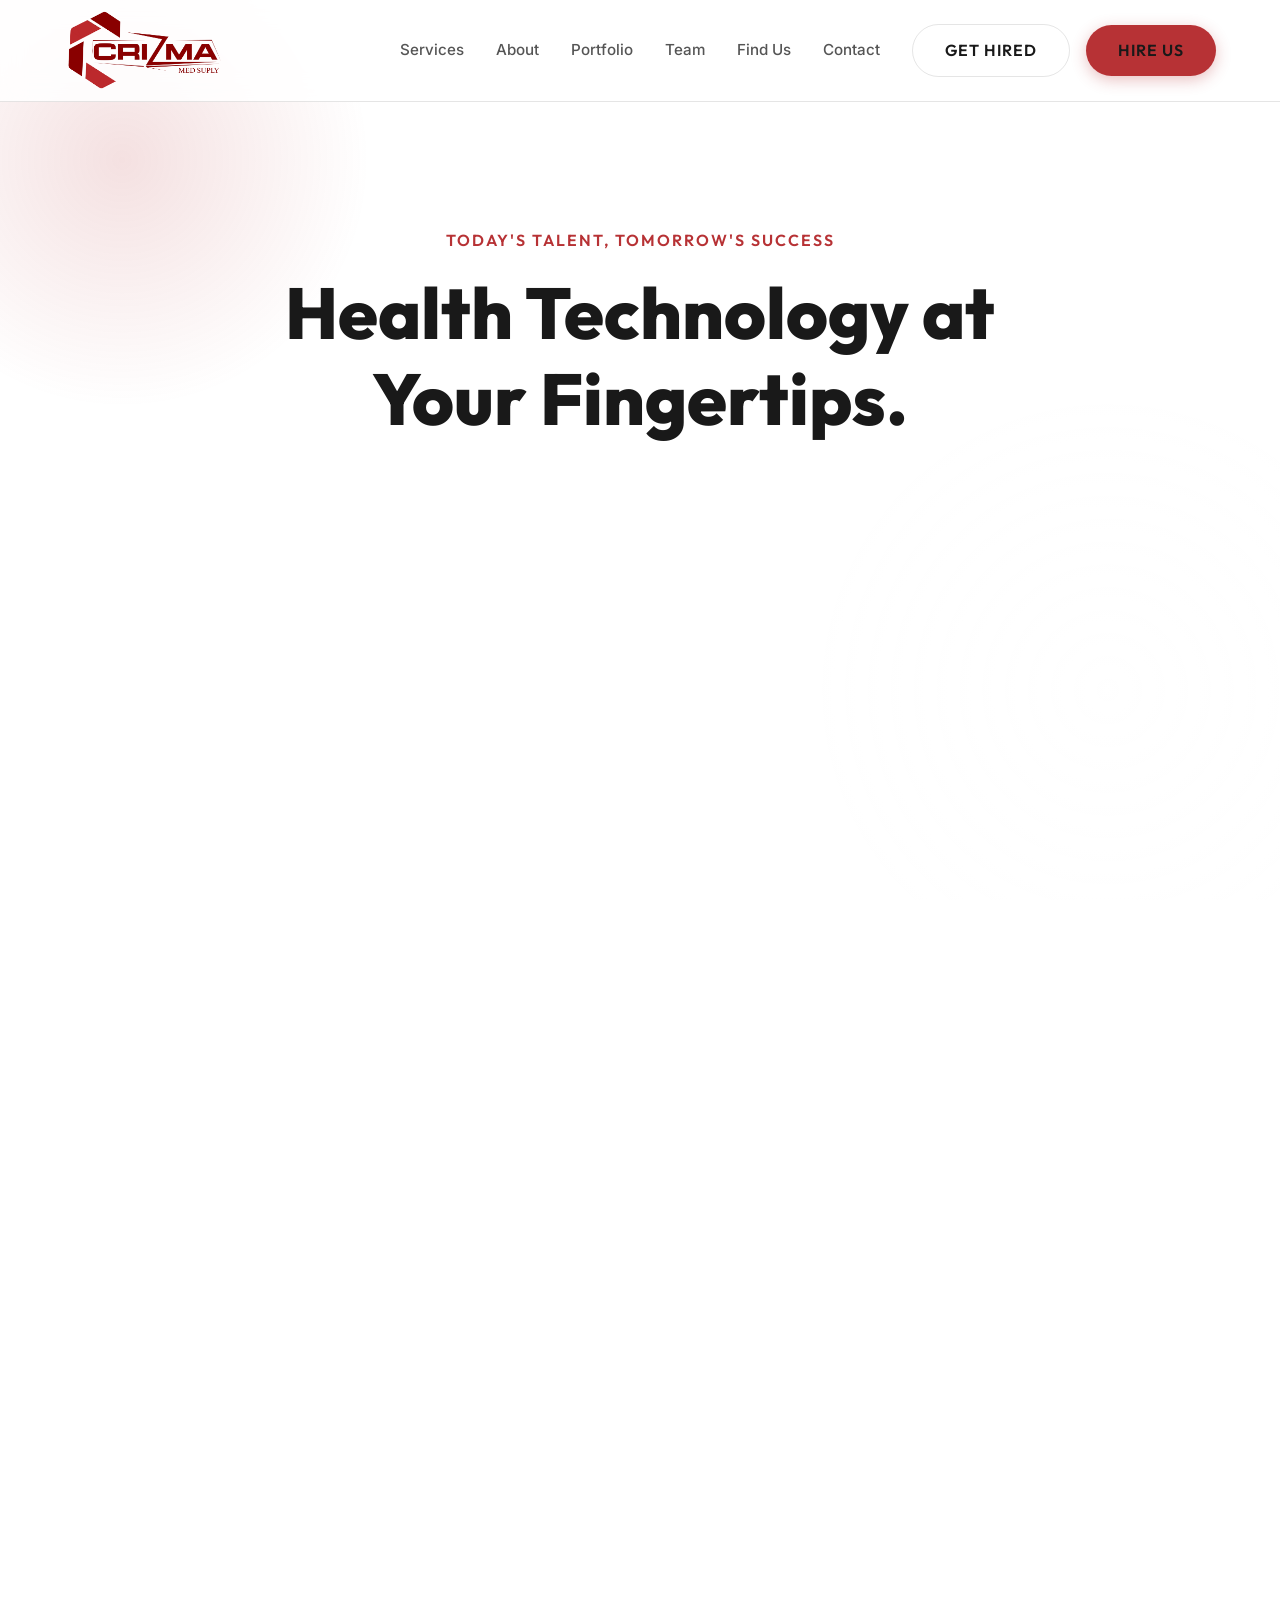
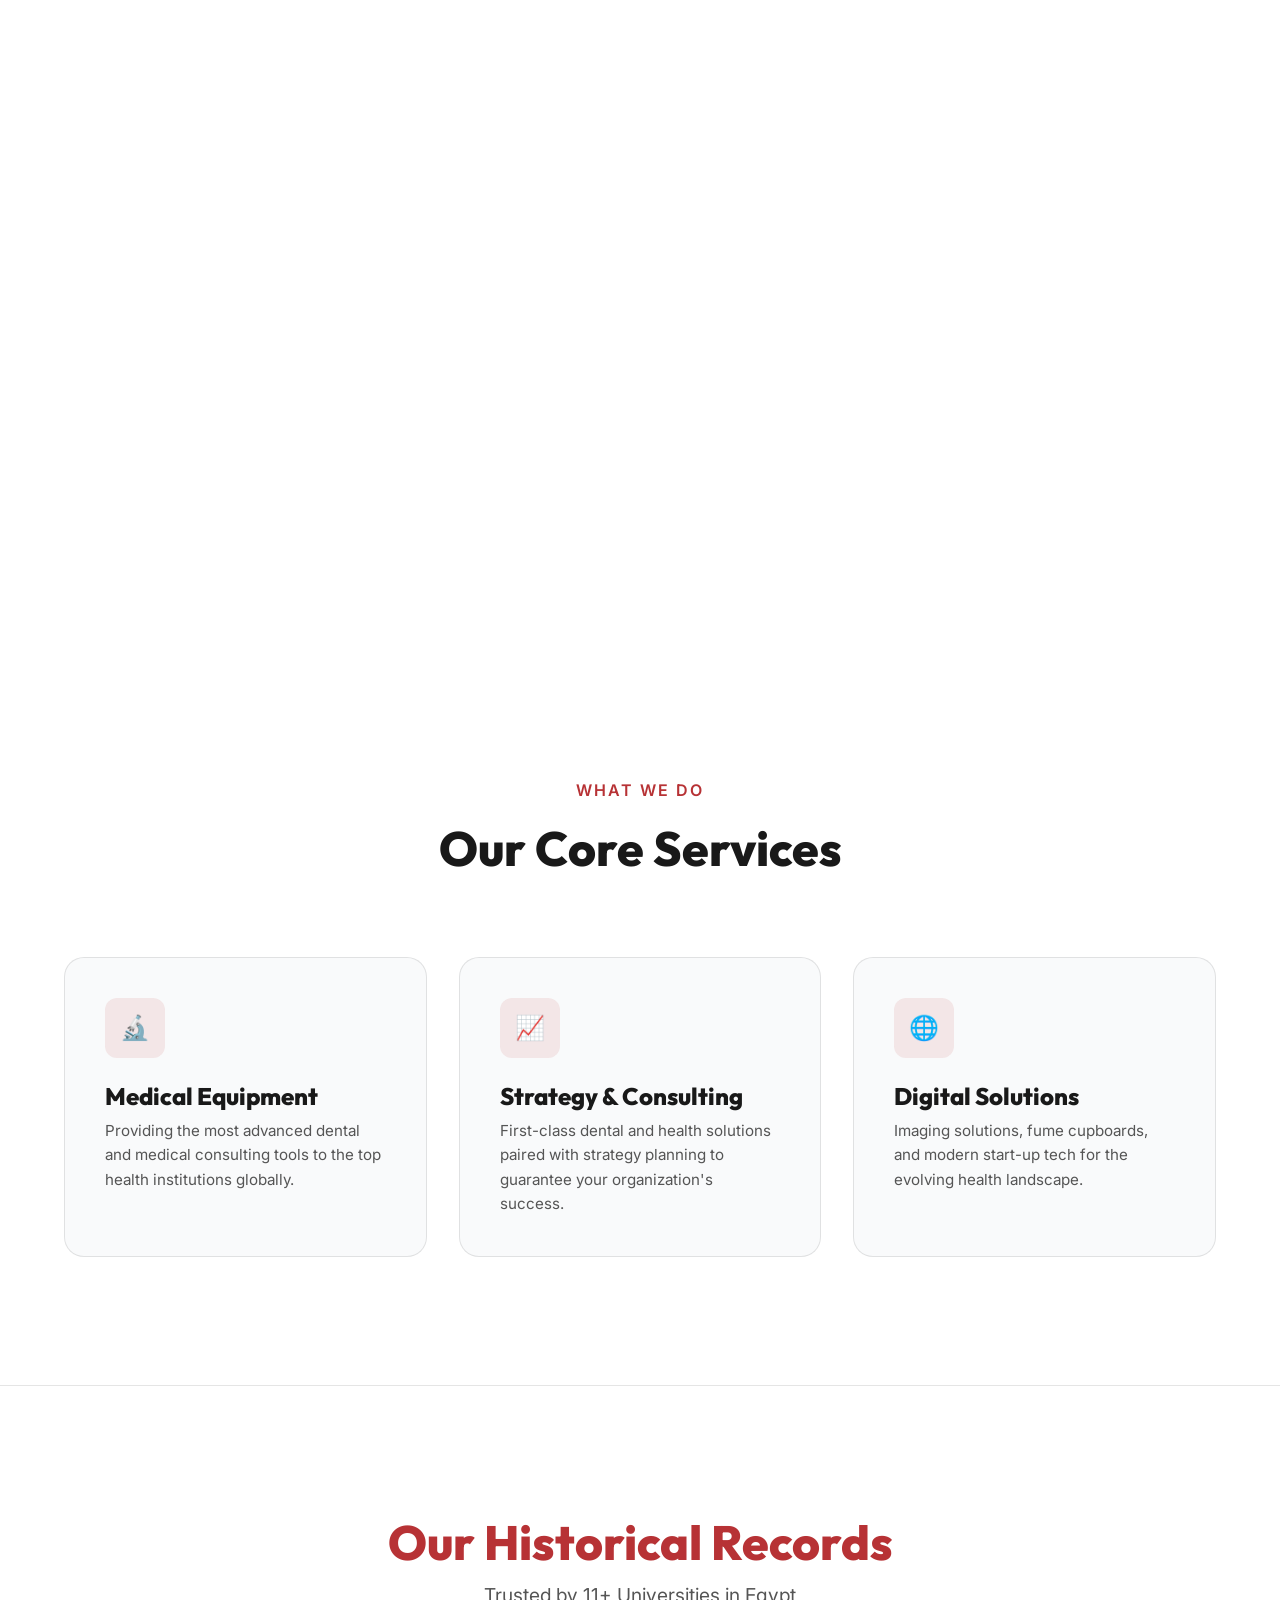
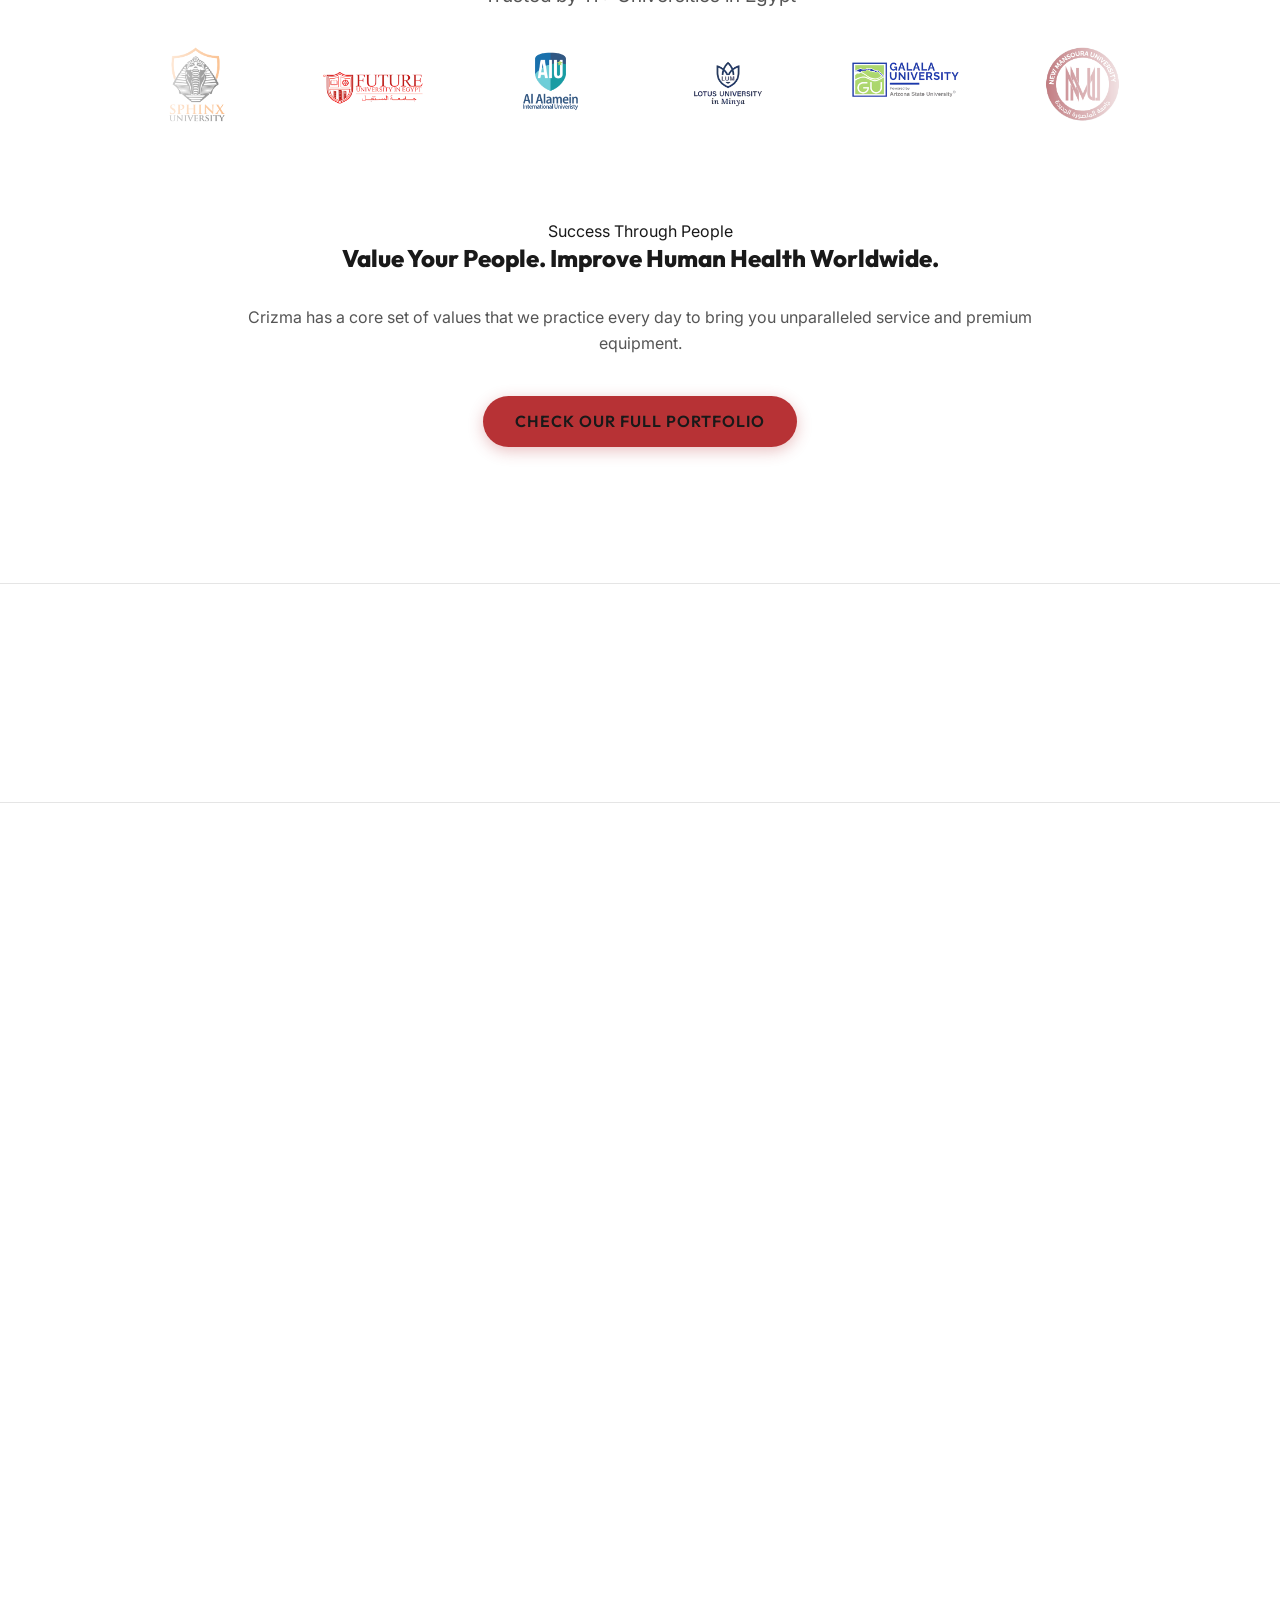
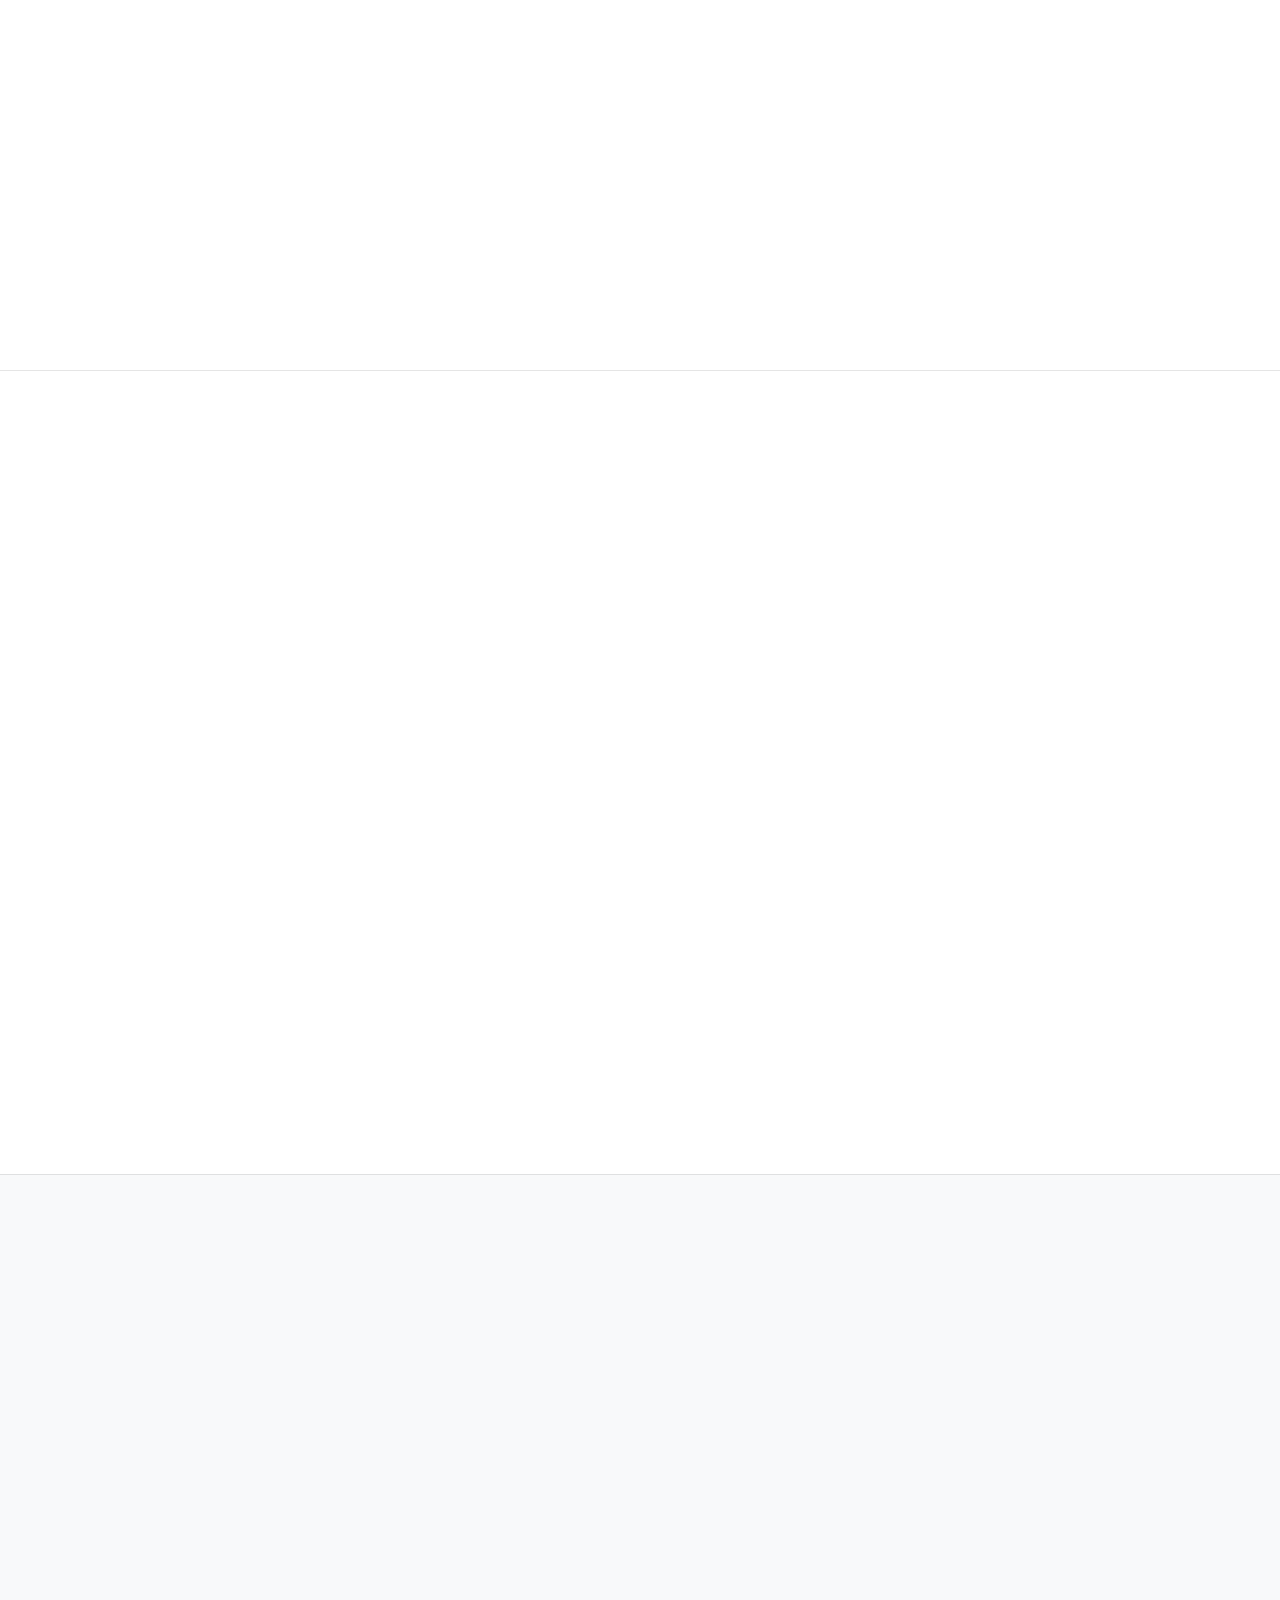
==== commit 864b2de2: "refactor: simplify dot exclusion logic and improve readability" ====
--- a/index.html
+++ b/index.html
@@ -326,43 +326,26 @@
         var mouse = { x: -9999, y: -9999, prevX: -9999, prevY: -9999, speed: 0 };
         var w = 0, h = 0, engagement = 0;
 
-        // Cached rects of elements that should be dot-free
+        // Elements that should never show dots
         var excludeEls = [];
         var excludeRects = [];
-        var PAD = 0; // no border — exclusion matches element bounds exactly
 
         function cacheExcludeRects() {
           excludeRects = excludeEls.map(function(el) {
             var r = el.getBoundingClientRect();
-            return {
-              left:   r.left   - PAD,
-              top:    r.top    - PAD,
-              width:  r.width  + PAD * 2,
-              height: r.height + PAD * 2
-            };
+            return { left: r.left, top: r.top, right: r.right, bottom: r.bottom, w: r.width, h: r.height };
           });
         }
 
-        var EXCLUDE_SEL = [
-          '.navbar',           // top bar
-          '.hero-content',     // hero text / buttons / marquee
-          '.glass-card',       // service & team cards
-          '.section-header',   // section headings
-          '.sponsors-marquee', // logo strips
-          'iframe',            // embedded map
-          'footer',            // contact / footer
-          '.btn',              // buttons
-          'section > *',       // direct children of sections not already covered
-        ].join(',');
-
         function initExcludes() {
-          excludeEls = Array.from(document.querySelectorAll(EXCLUDE_SEL));
+          excludeEls = Array.from(document.querySelectorAll('.navbar, .glass-card, iframe'));
           cacheExcludeRects();
         }
 
         window.addEventListener('scroll', cacheExcludeRects, { passive: true });
-        window.addEventListener('resize', function() { initExcludes(); }, { passive: true });
+        window.addEventListener('resize', initExcludes, { passive: true });
         setTimeout(initExcludes, 0);
+
 
         function resize() {
           w = window.innerWidth;
@@ -470,13 +453,13 @@
           ctx.fillStyle = rev;
           ctx.fillRect(0, 0, w, h);
 
-          // Erase dots over content elements — keeps background-only appearance
+          // Erase dots over excluded elements
           ctx.globalCompositeOperation = 'destination-out';
           ctx.fillStyle = 'rgba(0,0,0,1)';
           for (var ri = 0; ri < excludeRects.length; ri++) {
             var r = excludeRects[ri];
-            if (r.top + r.height > 0 && r.top < h) {
-              ctx.fillRect(r.left, r.top, r.width, r.height);
+            if (r.bottom > 0 && r.top < h) {
+              ctx.fillRect(r.left, r.top, r.w, r.h);
             }
           }
 
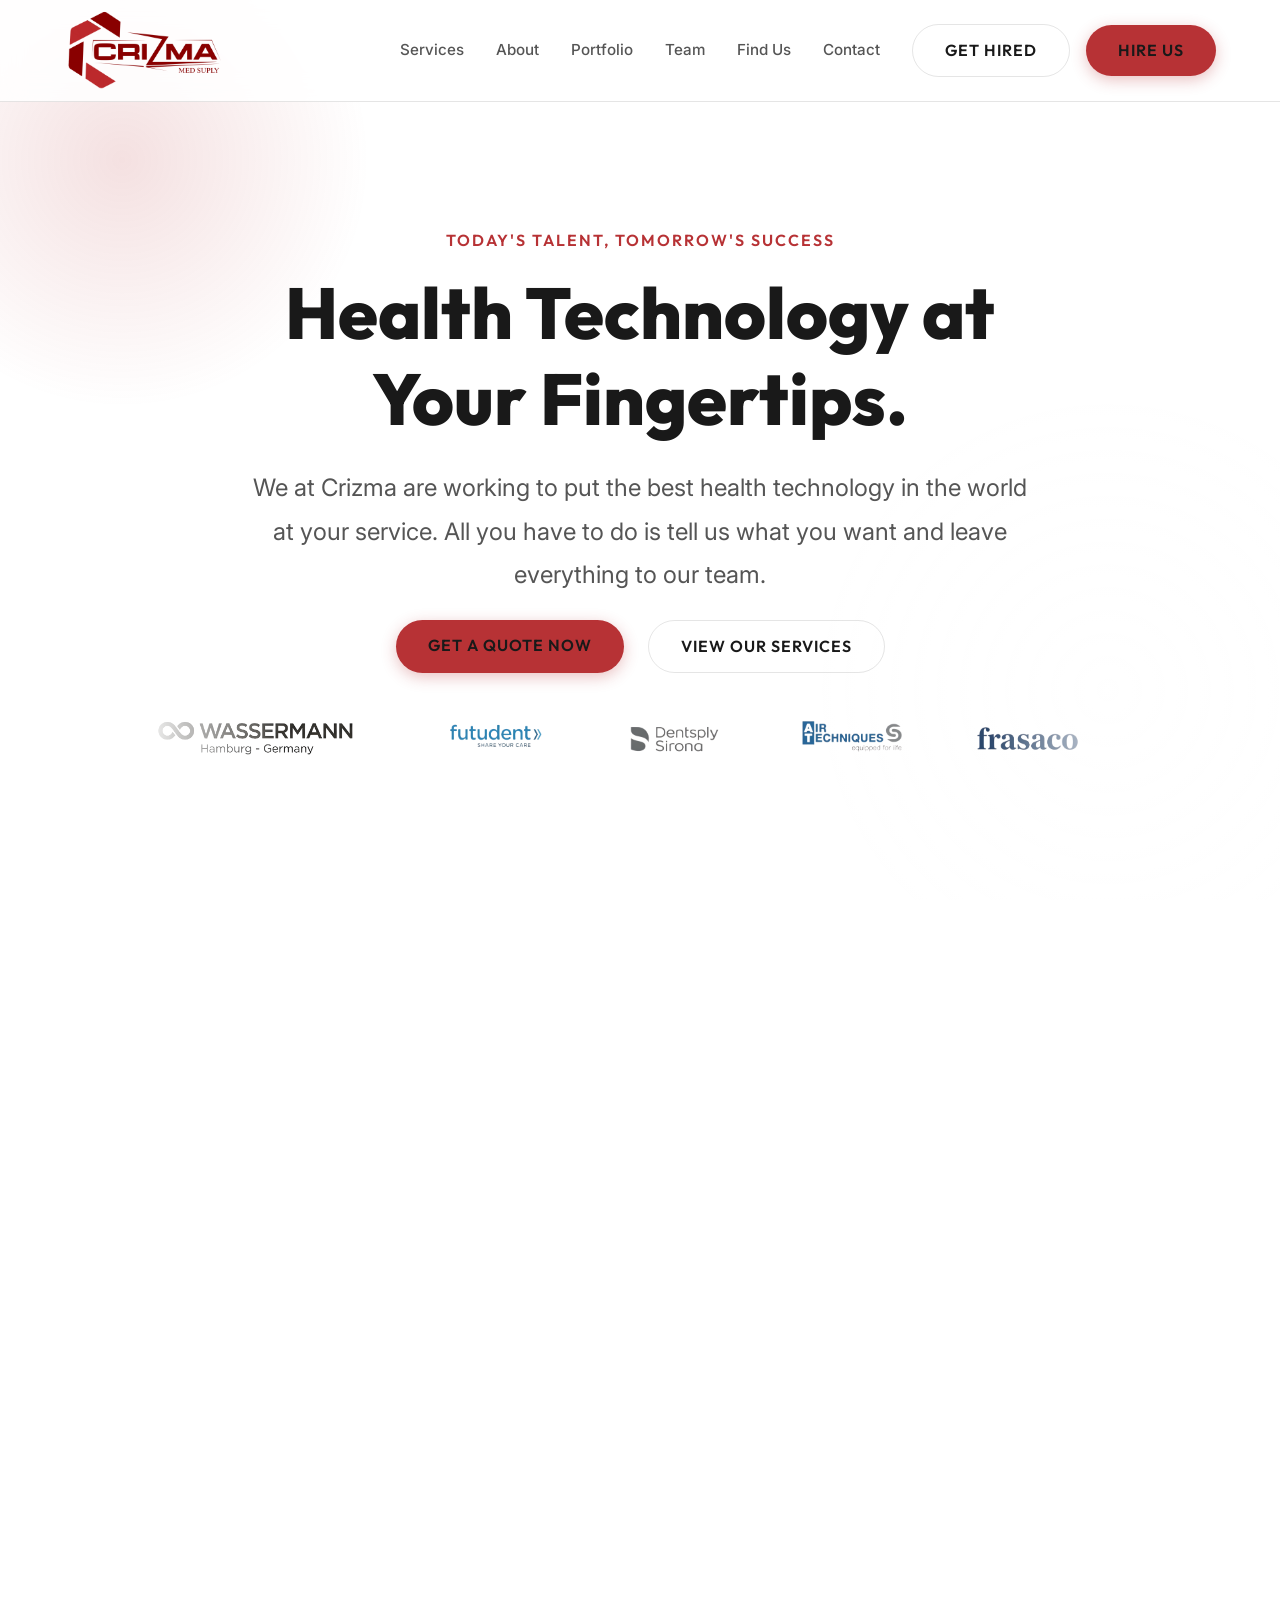
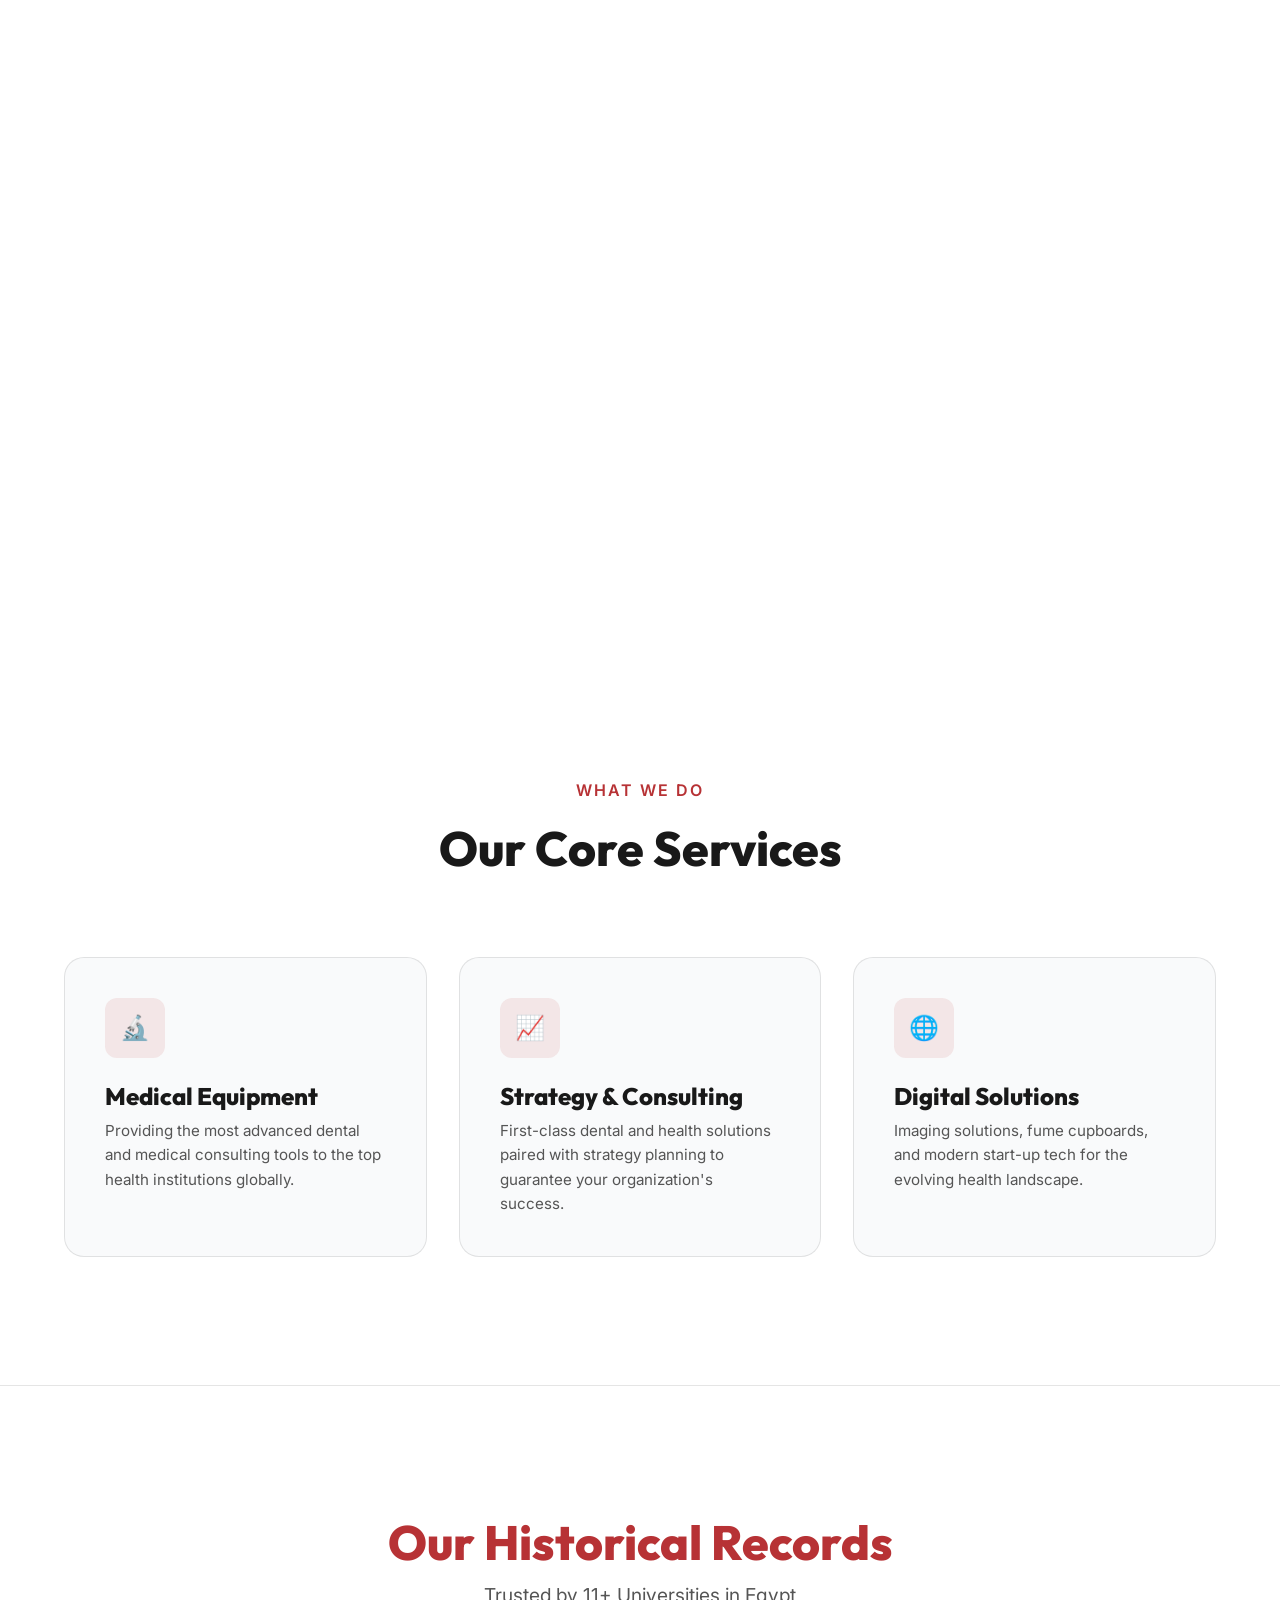
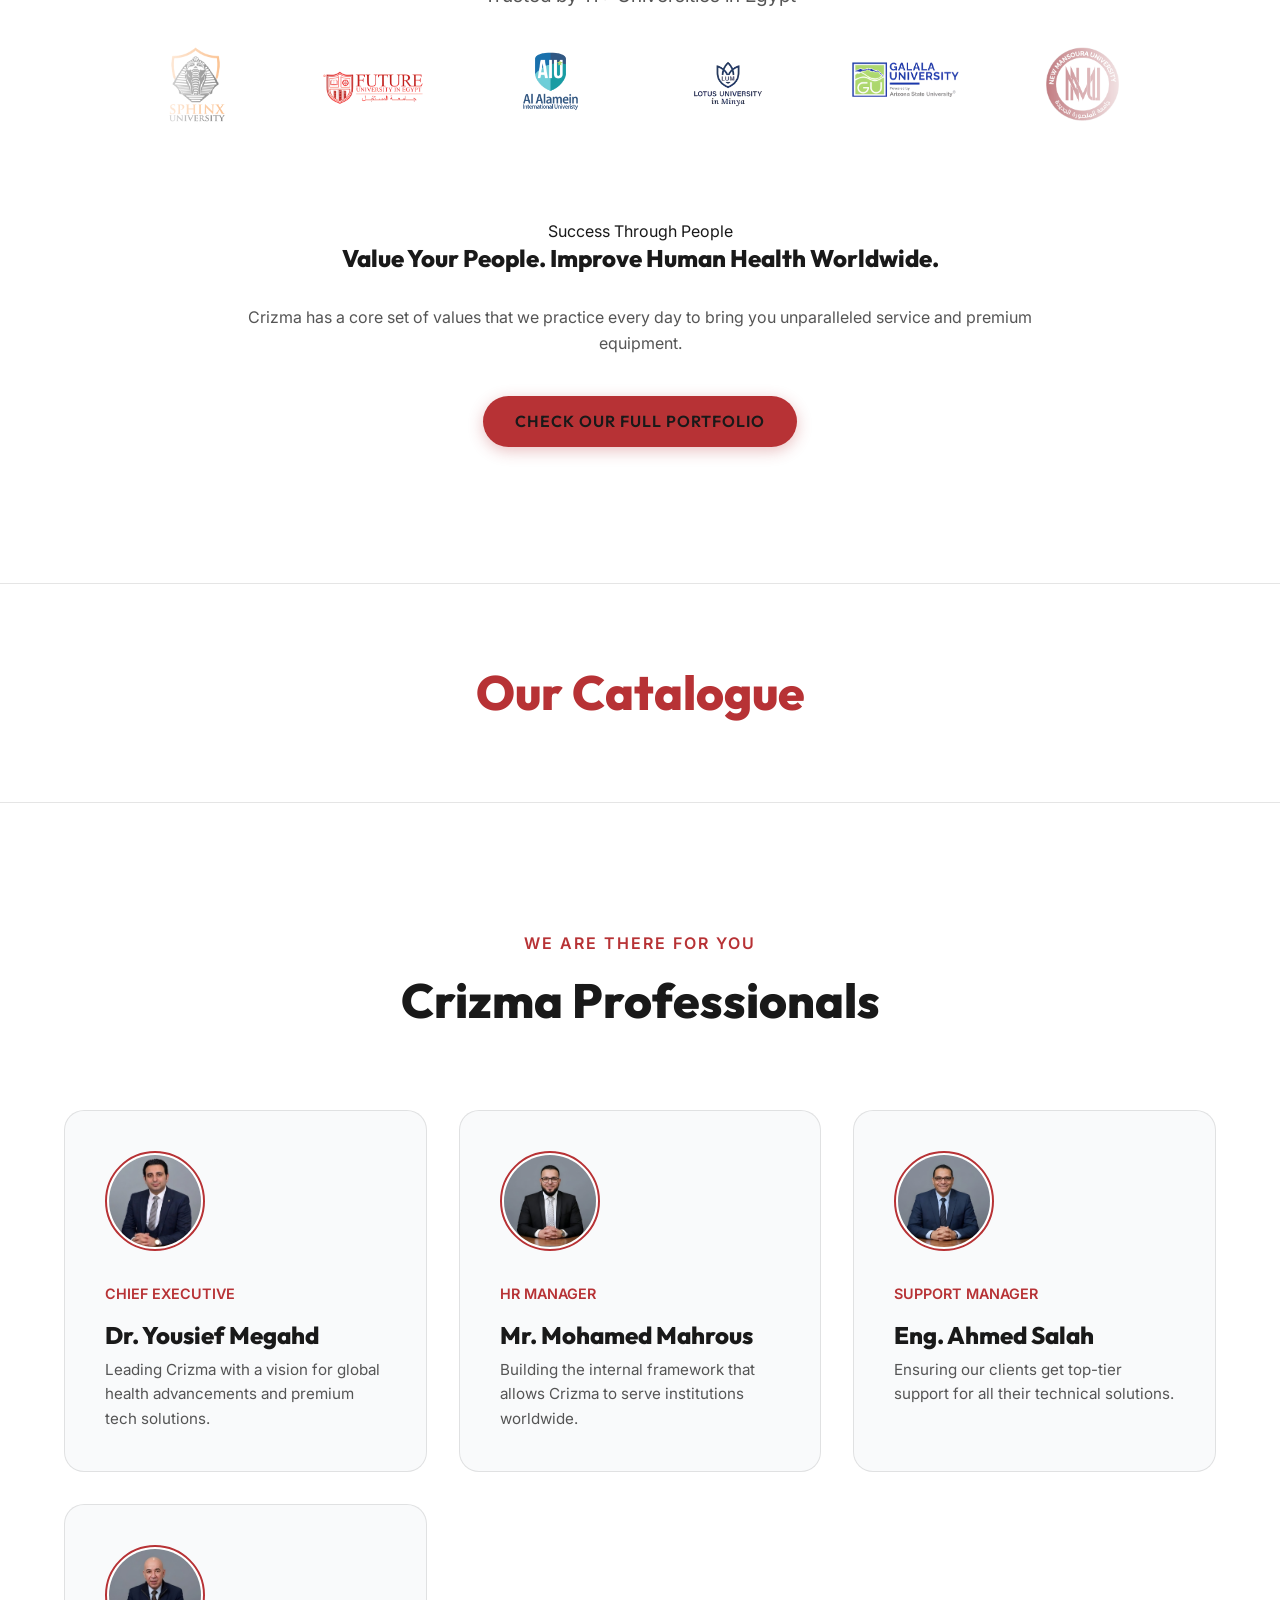
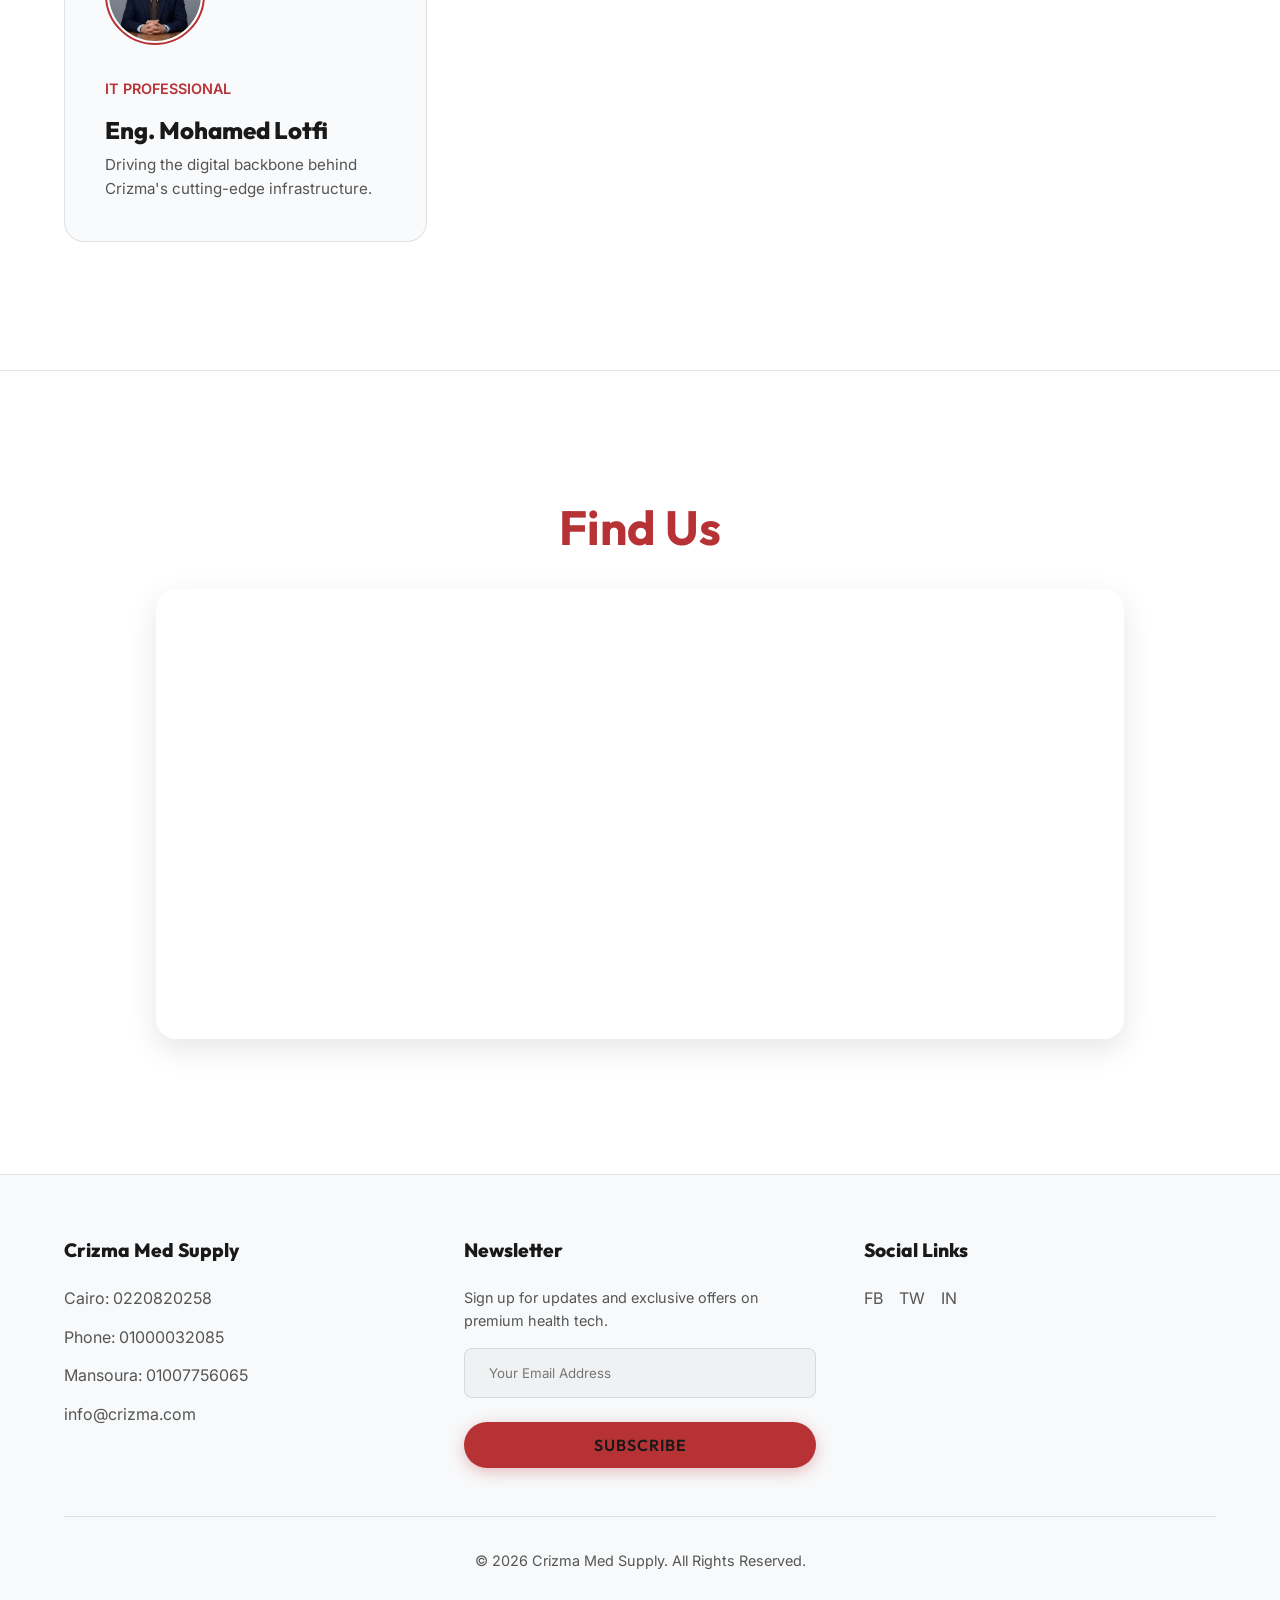
==== commit 129de713: "descaling images" ====
--- a/index.html
+++ b/index.html
@@ -68,11 +68,28 @@
             <a href="#find-us">Find Us</a>
             <a href="#contact">Contact</a>
         </div>
-        <div style="display: flex; gap: 1rem; align-items: center;">
+        <div class="nav-cta" style="display: flex; gap: 1rem; align-items: center;">
             <a href="get-hired.html" class="btn btn-outline">Get Hired</a>
             <a href="#contact" class="btn btn-primary">Hire Us</a>
         </div>
+        <button class="hamburger" id="hamburger" aria-label="Open menu">
+            <span></span><span></span><span></span>
+        </button>
     </nav>
+
+    <!-- Mobile full-screen nav -->
+    <div class="mobile-nav" id="mobileNav">
+        <a href="#services" class="mobile-nav-link">Services</a>
+        <a href="#about"    class="mobile-nav-link">About</a>
+        <a href="#portfolio" class="mobile-nav-link">Portfolio</a>
+        <a href="#team"     class="mobile-nav-link">Team</a>
+        <a href="#find-us"  class="mobile-nav-link">Find Us</a>
+        <a href="#contact"  class="mobile-nav-link">Contact</a>
+        <div class="mobile-nav-cta">
+            <a href="get-hired.html" class="btn btn-outline">Get Hired</a>
+            <a href="#contact"       class="btn btn-primary">Hire Us</a>
+        </div>
+    </div>
 
     <!-- Hero Section -->
     <div class="hero-scroll-container">
@@ -162,31 +179,31 @@
                 in Egypt</p>
         </div>
 
-        <div class="sponsors-marquee fade-up stagger-2" style="margin-top: 0; margin-bottom: 6rem;">
+        <div class="sponsors-marquee university-marquee fade-up stagger-2" style="margin-top: 0; margin-bottom: 6rem;">
             <div class="marquee-track">
-                <img src="images/1.png" alt="University">
-                <img src="images/2.png" alt="University">
-                <img src="images/3.png" alt="University">
-                <img src="images/4.png" alt="University">
-                <img src="images/7.png" alt="University">
-                <img src="images/8.png" alt="University">
-                <img src="images/9.png" alt="University">
-                <img src="images/10.png" alt="University">
-                <img src="images/11.png" alt="University">
-                <img src="images/12.png" alt="University">
-                <img src="images/13.png" alt="University">
+                <img src="images/1.png"  alt="University" loading="lazy">
+                <img src="images/2.png"  alt="University" loading="lazy">
+                <img src="images/3.png"  alt="University" loading="lazy">
+                <img src="images/4.png"  alt="University" loading="lazy">
+                <img src="images/7.png"  alt="University" loading="lazy">
+                <img src="images/8.png"  alt="University" loading="lazy">
+                <img src="images/9.png"  alt="University" loading="lazy">
+                <img src="images/10.png" alt="University" loading="lazy">
+                <img src="images/11.png" alt="University" loading="lazy">
+                <img src="images/12.png" alt="University" loading="lazy">
+                <img src="images/13.png" alt="University" loading="lazy">
                 <!-- Duplicate for seamless scroll -->
-                <img src="images/1.png" alt="University">
-                <img src="images/2.png" alt="University">
-                <img src="images/3.png" alt="University">
-                <img src="images/4.png" alt="University">
-                <img src="images/7.png" alt="University">
-                <img src="images/8.png" alt="University">
-                <img src="images/9.png" alt="University">
-                <img src="images/10.png" alt="University">
-                <img src="images/11.png" alt="University">
-                <img src="images/12.png" alt="University">
-                <img src="images/13.png" alt="University">
+                <img src="images/1.png"  alt="University" loading="lazy">
+                <img src="images/2.png"  alt="University" loading="lazy">
+                <img src="images/3.png"  alt="University" loading="lazy">
+                <img src="images/4.png"  alt="University" loading="lazy">
+                <img src="images/7.png"  alt="University" loading="lazy">
+                <img src="images/8.png"  alt="University" loading="lazy">
+                <img src="images/9.png"  alt="University" loading="lazy">
+                <img src="images/10.png" alt="University" loading="lazy">
+                <img src="images/11.png" alt="University" loading="lazy">
+                <img src="images/12.png" alt="University" loading="lazy">
+                <img src="images/13.png" alt="University" loading="lazy">
             </div>
         </div>
 
@@ -303,6 +320,9 @@
     <script>
       // ── Red dot cursor field ──
       (function () {
+        // Skip on touch-only devices — no mouse cursor to follow
+        if (window.matchMedia('(hover: none)').matches) return;
+
         var canvas = document.createElement('canvas');
         canvas.style.cssText = 'position:fixed;top:0;left:0;width:100%;height:100%;pointer-events:none;z-index:9998;';
         document.body.appendChild(canvas);
@@ -495,7 +515,11 @@
         var part2 = document.querySelector('.hero-part.part-2');
         var part3 = document.querySelector('.hero-part.part-3');
 
-        if (heroContainer && part2 && part3) {
+        // On mobile, show all hero parts immediately (no scroll-reveal)
+        if (window.matchMedia('(max-width: 768px)').matches) {
+          if (part2) part2.classList.add('visible');
+          if (part3) part3.classList.add('visible');
+        } else if (heroContainer && part2 && part3) {
           window.addEventListener('scroll', function () {
             var scrolled = -heroContainer.getBoundingClientRect().top;
             var vh = window.innerHeight;
@@ -511,6 +535,32 @@
         }
       })();
     </script>
+
+    <script>
+      // ── Hamburger menu ──
+      (function () {
+        var btn = document.getElementById('hamburger');
+        var nav = document.getElementById('mobileNav');
+        if (!btn || !nav) return;
+
+        function close() {
+          btn.classList.remove('open');
+          nav.classList.remove('open');
+          document.body.style.overflow = '';
+        }
+
+        btn.addEventListener('click', function () {
+          var opening = !nav.classList.contains('open');
+          btn.classList.toggle('open');
+          nav.classList.toggle('open');
+          document.body.style.overflow = opening ? 'hidden' : '';
+        });
+
+        nav.querySelectorAll('a').forEach(function (a) {
+          a.addEventListener('click', close);
+        });
+      })();
+    </script>
 </body>
 
 </html>
--- a/css/style.css
+++ b/css/style.css
@@ -581,10 +581,115 @@
   transform: translateY(0);
 }
 
-/* Responsive */
+/* ── Hamburger button ── */
+.hamburger {
+  display: none;
+  flex-direction: column;
+  justify-content: center;
+  gap: 5px;
+  background: none;
+  border: none;
+  padding: 6px;
+  cursor: pointer;
+  z-index: 1002;
+  flex-shrink: 0;
+}
+.hamburger span {
+  display: block;
+  width: 24px;
+  height: 2px;
+  background: var(--text-primary);
+  border-radius: 2px;
+  transition: transform 0.3s ease, opacity 0.3s ease;
+}
+.hamburger.open span:nth-child(1) { transform: rotate(45deg) translate(5px, 5px); }
+.hamburger.open span:nth-child(2) { opacity: 0; transform: scaleX(0); }
+.hamburger.open span:nth-child(3) { transform: rotate(-45deg) translate(5px, -5px); }
+
+/* ── Mobile full-screen nav ── */
+.mobile-nav {
+  display: none;
+  position: fixed;
+  inset: 0;
+  background: var(--nav-bg);
+  backdrop-filter: blur(20px);
+  -webkit-backdrop-filter: blur(20px);
+  flex-direction: column;
+  align-items: center;
+  justify-content: center;
+  gap: 2rem;
+  z-index: 1001;
+  opacity: 0;
+  pointer-events: none;
+  transition: opacity 0.3s ease;
+}
+.mobile-nav.open {
+  opacity: 1;
+  pointer-events: all;
+}
+.mobile-nav a.mobile-nav-link {
+  font-family: var(--font-heading);
+  font-size: 1.6rem;
+  font-weight: 700;
+  color: var(--text-primary);
+  transition: color 0.2s ease;
+}
+.mobile-nav a.mobile-nav-link:hover { color: var(--brand-red); }
+.mobile-nav-cta {
+  display: flex;
+  gap: 1rem;
+  margin-top: 1rem;
+  flex-wrap: wrap;
+  justify-content: center;
+}
+
+/* ── Responsive ── */
 @media (max-width: 768px) {
-  .hero-part h1 { font-size: 3rem; }
-  .hero-part p { font-size: 1.25rem; }
-  .nav-links { display: none; } /* Mobile menu toggle would be added in JS */
-  .hero-btns { flex-direction: column; }
+  /* Navbar */
+  .navbar { padding: 1rem 5%; }
+  .navbar.scrolled { padding: 0.75rem 5%; }
+  .nav-links { display: none !important; }
+  .nav-cta { display: none !important; }
+  .hamburger { display: flex; }
+  .mobile-nav { display: flex; }
+  .logo img { transform: scale(1.3); }
+
+  /* Hero */
+  .hero-scroll-container { height: 200vh; }
+  .hero-sticky { padding: 70px 6% 20px; }
+  .hero-part h1 { font-size: 2.4rem; line-height: 1.15; }
+  .hero-part p { font-size: 1.05rem; line-height: 1.7; }
+  .hero-super { font-size: 0.7rem; letter-spacing: 1.5px; }
+  .hero-btns { flex-direction: column; align-items: stretch; width: 100%; max-width: 320px; }
+  .hero-btns .btn { text-align: center; }
+  .hero-content { gap: 1.2rem; margin-top: 0; }
+
+  /* Marquee */
+  .marquee-track img { height: 45px; }
+  .marquee-track { gap: 2.5rem; }
+
+  /* Sections */
+  section { padding: 4rem 5%; }
+  .section-header { margin-bottom: 2.5rem; }
+  .section-header h2 { font-size: 2rem; }
+
+  /* Cards grid → single column */
+  .grid { grid-template-columns: 1fr; gap: 1.25rem; }
+  .glass-card { padding: 1.75rem; }
+  .glass-card:hover { transform: none; }
+
+  /* Footer */
+  footer { padding: 3rem 5% 2rem; }
+  .footer-grid { grid-template-columns: 1fr; gap: 2rem; }
+
+  /* Buttons */
+  .btn { padding: 0.75rem 1.5rem; font-size: 0.9rem; }
+}
+
+
+@media (max-width: 480px) {
+  .hero-part h1 { font-size: 1.9rem; }
+  .section-header h2 { font-size: 1.7rem; }
+  .glass-card { padding: 1.4rem; }
+  .marquee-track img { height: 36px; }
 }
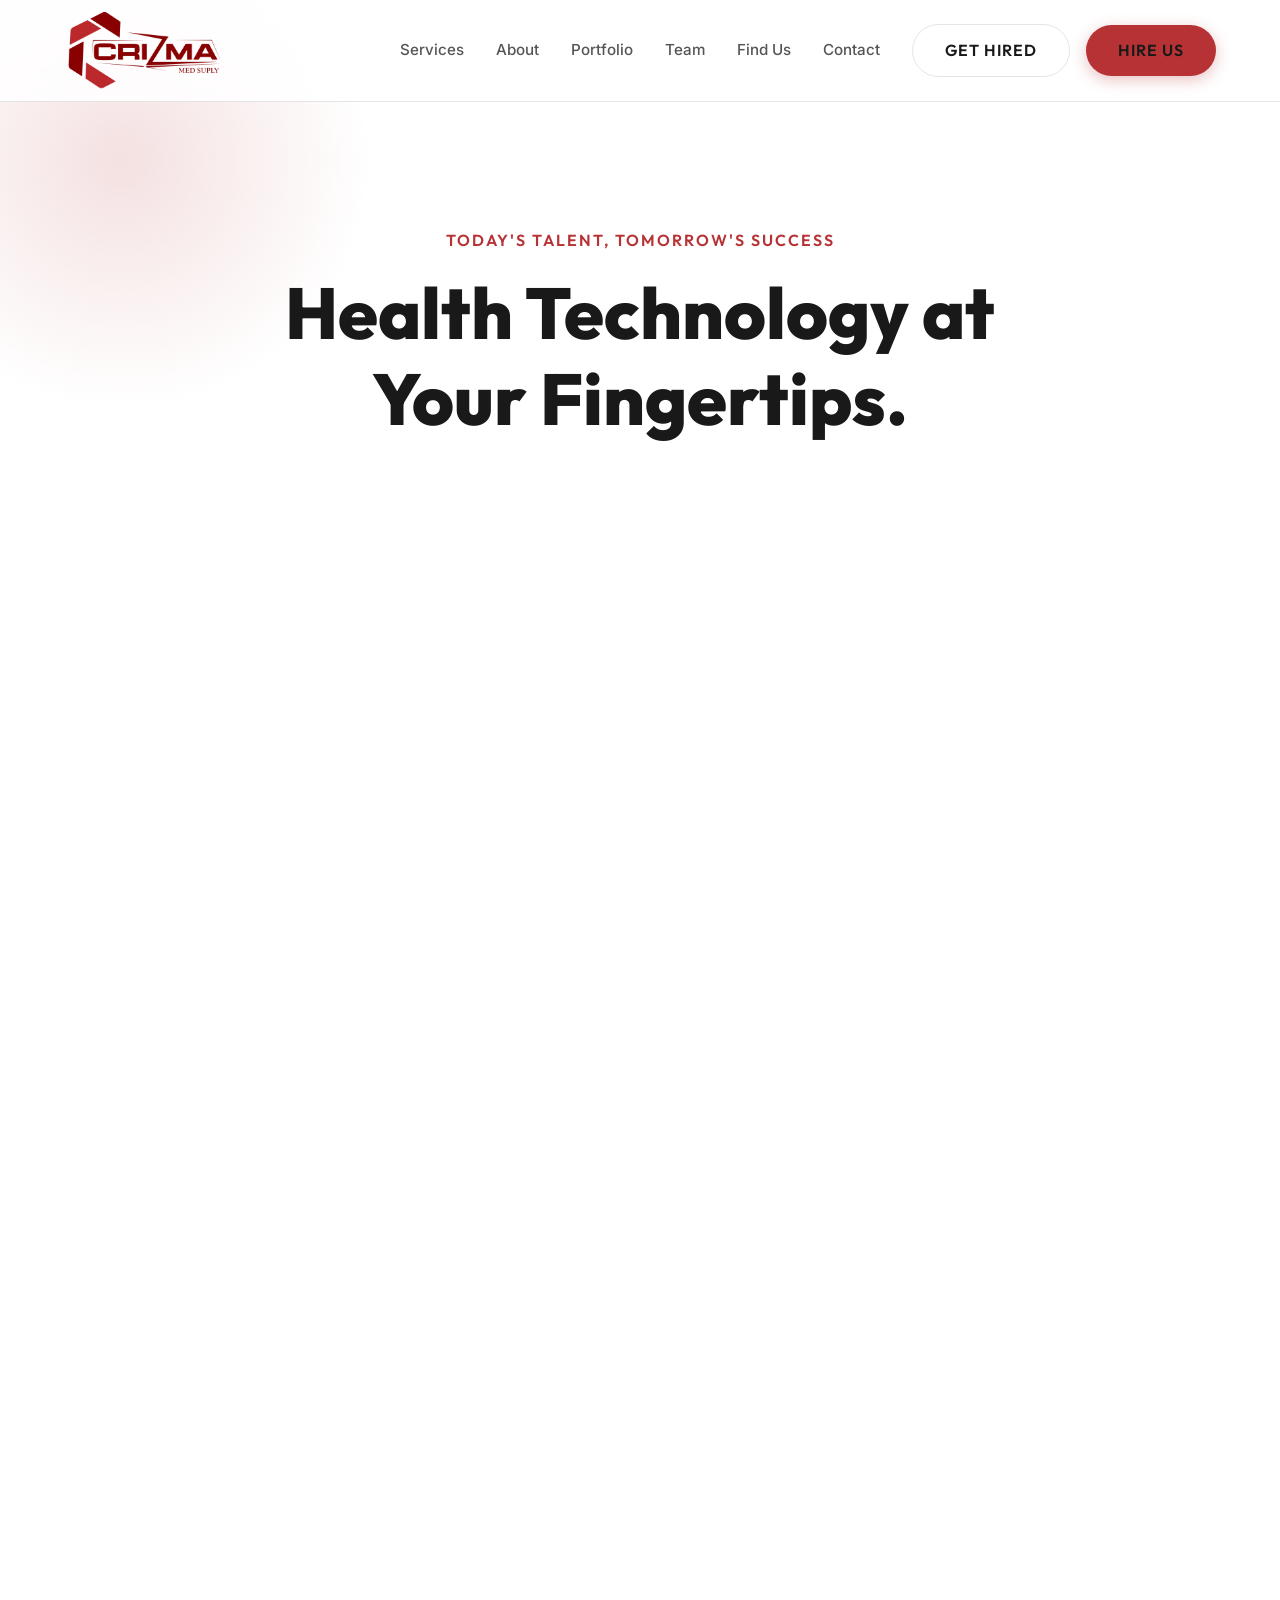
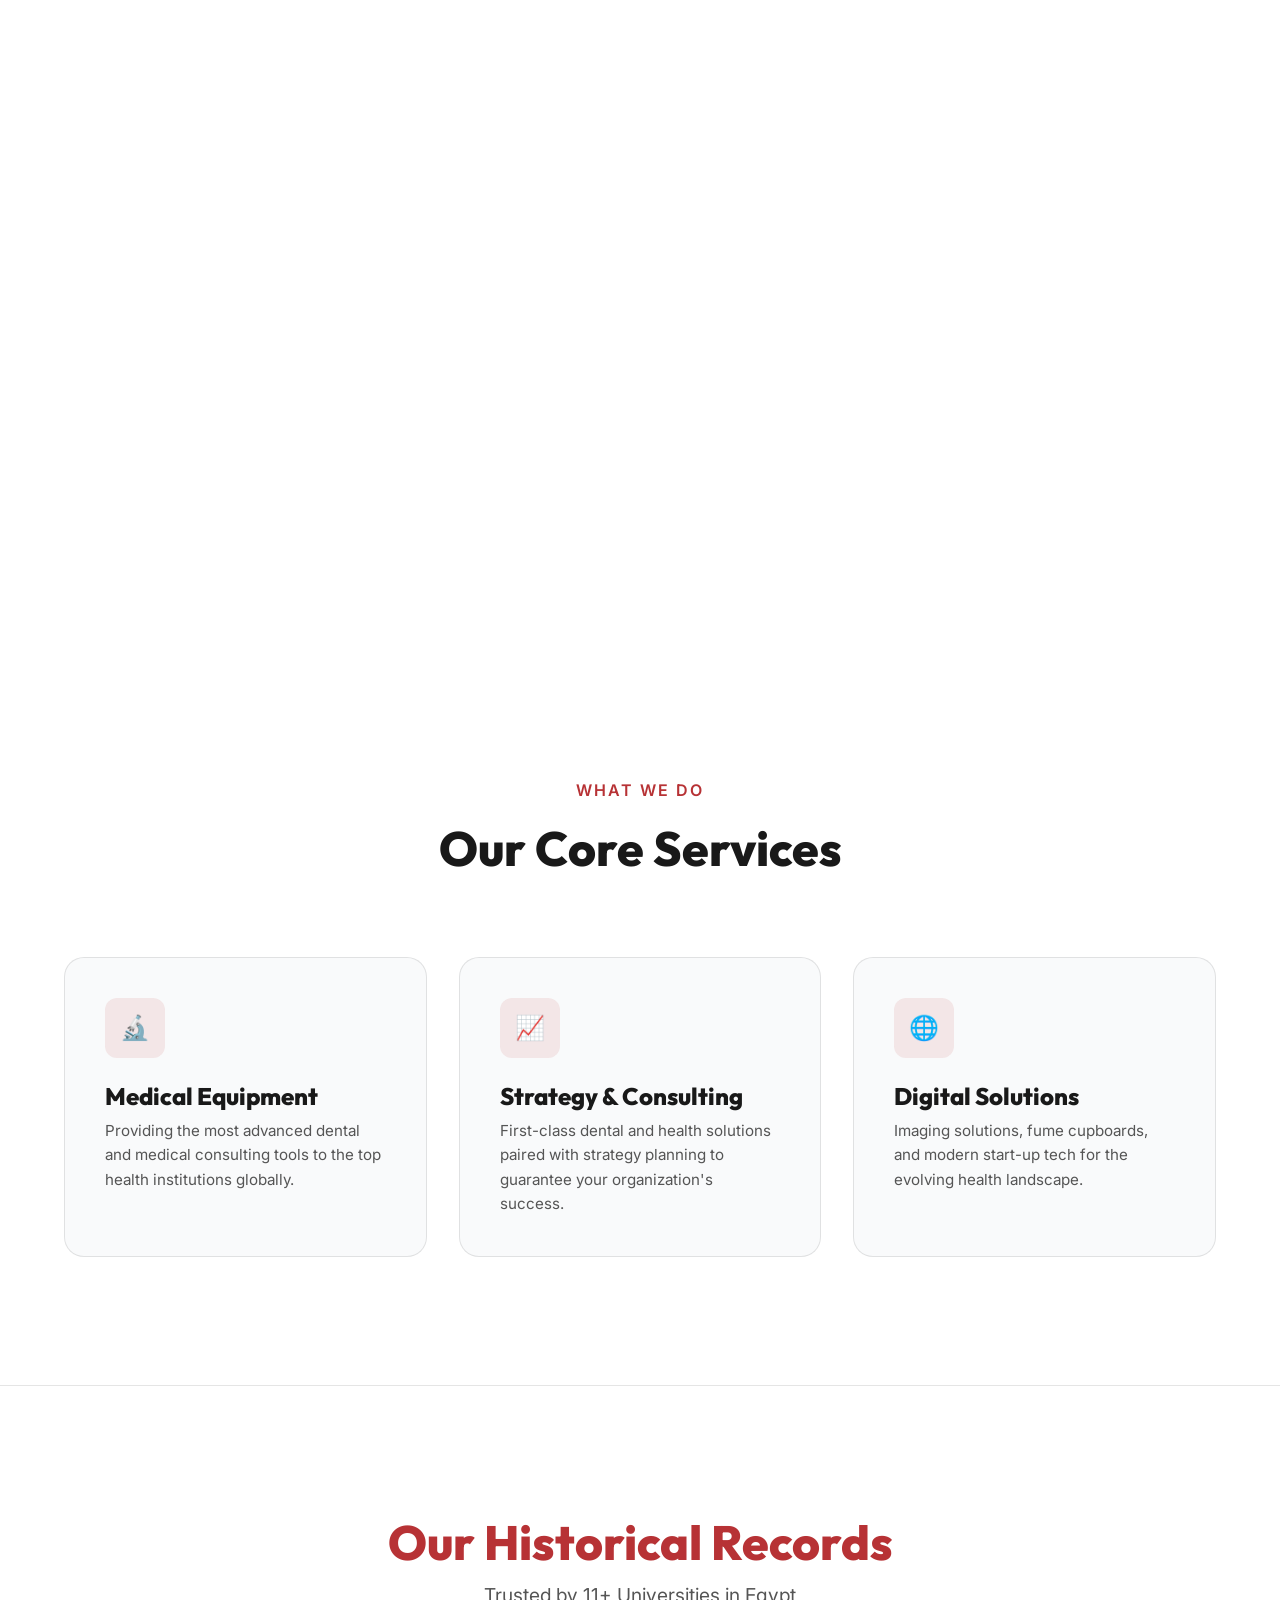
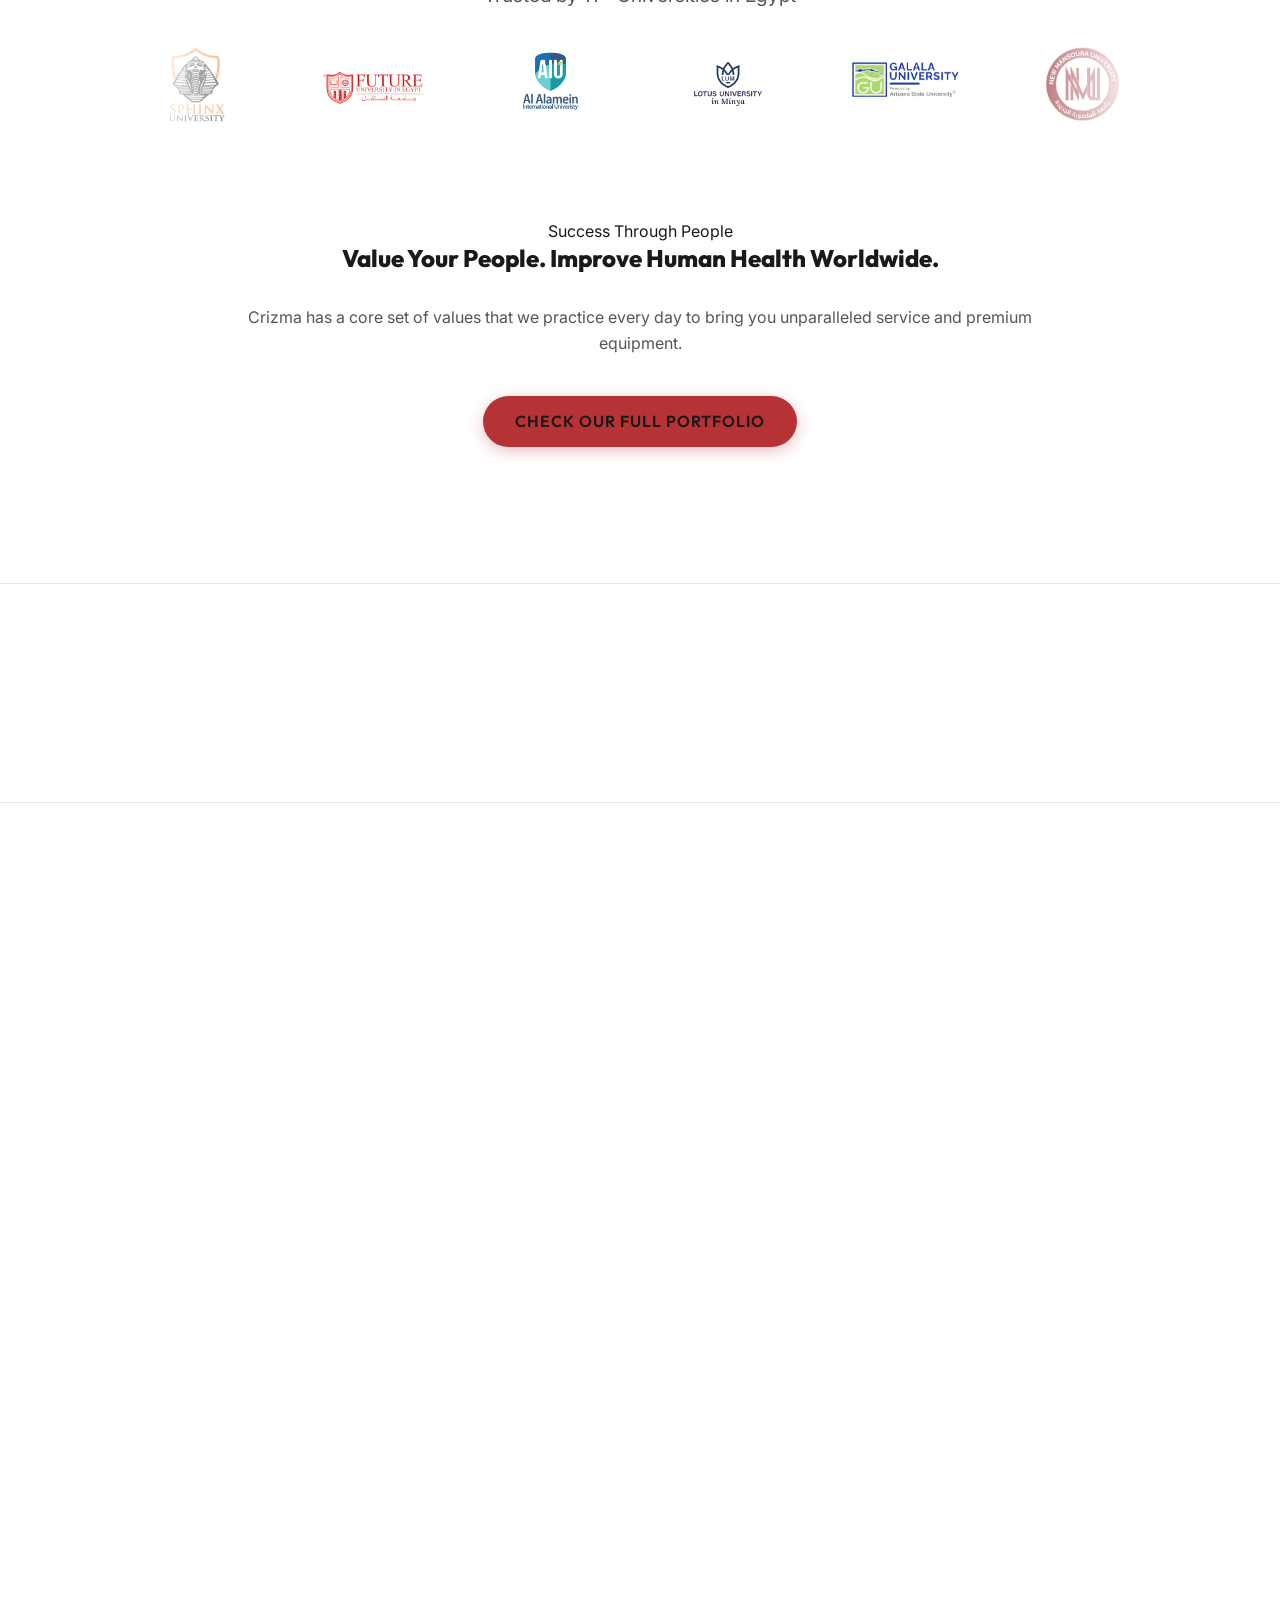
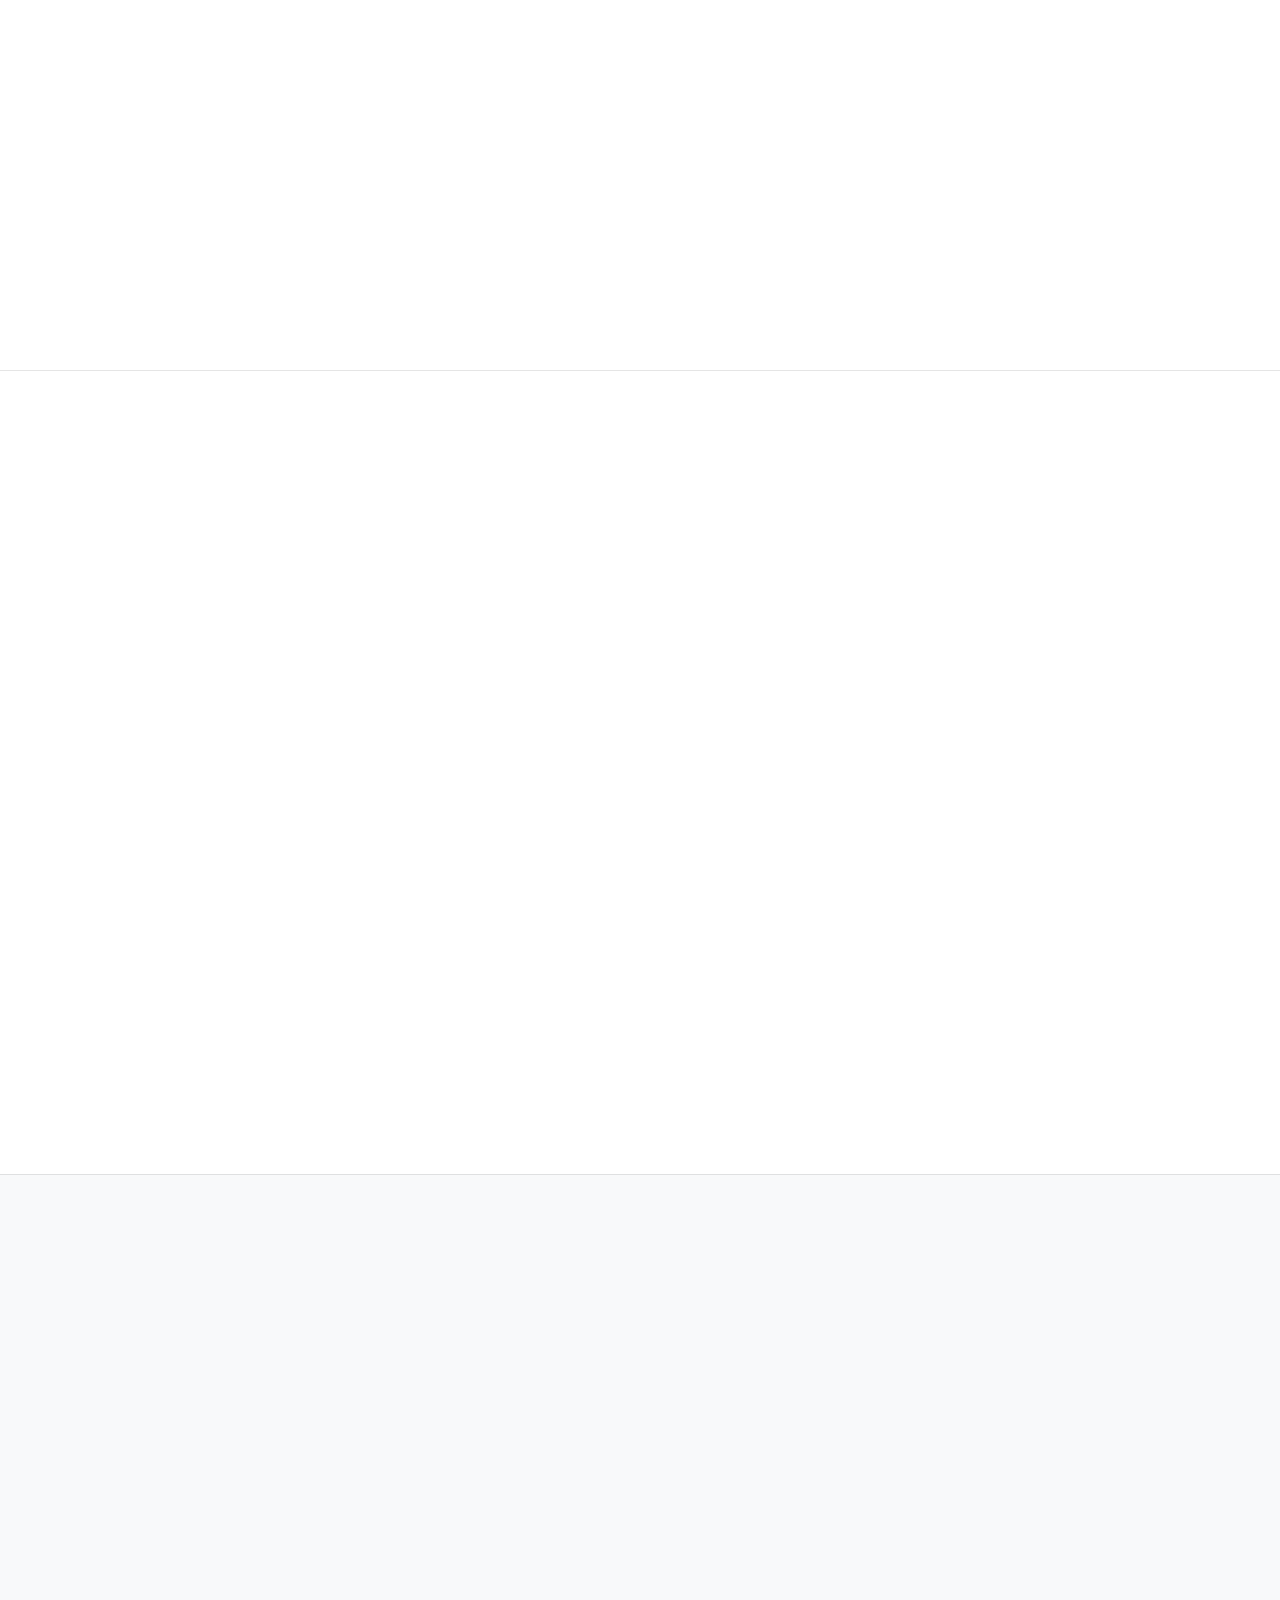
==== commit 9031c2c4: "buttons fixing" ====
--- a/index.html
+++ b/index.html
@@ -12,6 +12,11 @@
     <link rel="stylesheet" href="css/style.css">
 
     <style>
+      /* ── Dot canvas: desktop/mouse only ── */
+      @media (hover: none), (pointer: coarse) {
+        canvas { display: none !important; }
+      }
+
       /* ── Prevent I-beam cursor site-wide ── */
       * { cursor: default !important; }
       a, button, .btn, label, select,
@@ -79,12 +84,16 @@
 
     <!-- Mobile full-screen nav -->
     <div class="mobile-nav" id="mobileNav">
-        <a href="#services" class="mobile-nav-link">Services</a>
-        <a href="#about"    class="mobile-nav-link">About</a>
+        <button class="mobile-nav-back" id="mobileNavBack">
+            <svg viewBox="0 0 24 24"><polyline points="15 18 9 12 15 6"/></svg>
+            Back
+        </button>
+        <a href="#services"  class="mobile-nav-link">Services</a>
+        <a href="#about"     class="mobile-nav-link">About</a>
         <a href="#portfolio" class="mobile-nav-link">Portfolio</a>
-        <a href="#team"     class="mobile-nav-link">Team</a>
-        <a href="#find-us"  class="mobile-nav-link">Find Us</a>
-        <a href="#contact"  class="mobile-nav-link">Contact</a>
+        <a href="#team"      class="mobile-nav-link">Team</a>
+        <a href="#find-us"   class="mobile-nav-link">Find Us</a>
+        <a href="#contact"   class="mobile-nav-link">Contact</a>
         <div class="mobile-nav-cta">
             <a href="get-hired.html" class="btn btn-outline">Get Hired</a>
             <a href="#contact"       class="btn btn-primary">Hire Us</a>
@@ -320,8 +329,8 @@
     <script>
       // ── Red dot cursor field ──
       (function () {
-        // Skip on touch-only devices — no mouse cursor to follow
-        if (window.matchMedia('(hover: none)').matches) return;
+        // Only run on devices with a real mouse (hover + fine pointer)
+        if (!window.matchMedia('(hover: hover) and (pointer: fine)').matches) return;
 
         var canvas = document.createElement('canvas');
         canvas.style.cssText = 'position:fixed;top:0;left:0;width:100%;height:100%;pointer-events:none;z-index:9998;';
@@ -539,22 +548,31 @@
     <script>
       // ── Hamburger menu ──
       (function () {
-        var btn = document.getElementById('hamburger');
-        var nav = document.getElementById('mobileNav');
+        var btn     = document.getElementById('hamburger');
+        var nav     = document.getElementById('mobileNav');
+        var backBtn = document.getElementById('mobileNavBack');
         if (!btn || !nav) return;
 
         function close() {
+          nav.classList.add('closing');
           btn.classList.remove('open');
-          nav.classList.remove('open');
-          document.body.style.overflow = '';
+          setTimeout(function () {
+            nav.classList.remove('open', 'closing');
+            document.body.style.overflow = '';
+          }, 400); // match CSS transition duration
+        }
+
+        function open() {
+          nav.classList.add('open');
+          btn.classList.add('open');
+          document.body.style.overflow = 'hidden';
         }
 
         btn.addEventListener('click', function () {
-          var opening = !nav.classList.contains('open');
-          btn.classList.toggle('open');
-          nav.classList.toggle('open');
-          document.body.style.overflow = opening ? 'hidden' : '';
+          nav.classList.contains('open') ? close() : open();
         });
+
+        if (backBtn) backBtn.addEventListener('click', close);
 
         nav.querySelectorAll('a').forEach(function (a) {
           a.addEventListener('click', close);
--- a/css/style.css
+++ b/css/style.css
@@ -619,13 +619,16 @@
   justify-content: center;
   gap: 2rem;
   z-index: 1001;
-  opacity: 0;
   pointer-events: none;
-  transition: opacity 0.3s ease;
+  transform: translateX(100%);
+  transition: transform 0.4s cubic-bezier(0.16, 1, 0.3, 1);
 }
 .mobile-nav.open {
-  opacity: 1;
+  transform: translateX(0);
   pointer-events: all;
+}
+.mobile-nav.closing {
+  transform: translateX(100%);
 }
 .mobile-nav a.mobile-nav-link {
   font-family: var(--font-heading);
@@ -641,6 +644,35 @@
   margin-top: 1rem;
   flex-wrap: wrap;
   justify-content: center;
+}
+
+/* Back button inside mobile nav */
+.mobile-nav-back {
+  position: absolute;
+  top: 1.4rem;
+  left: 1.4rem;
+  background: none;
+  border: none;
+  display: flex;
+  align-items: center;
+  gap: 0.5rem;
+  font-family: var(--font-heading);
+  font-size: 1rem;
+  font-weight: 600;
+  color: var(--text-secondary);
+  cursor: pointer;
+  padding: 0.5rem;
+  transition: color 0.2s ease;
+}
+.mobile-nav-back:hover { color: var(--brand-red); }
+.mobile-nav-back svg {
+  width: 18px;
+  height: 18px;
+  stroke: currentColor;
+  fill: none;
+  stroke-width: 2.5;
+  stroke-linecap: round;
+  stroke-linejoin: round;
 }
 
 /* ── Responsive ── */
@@ -660,8 +692,8 @@
   .hero-part h1 { font-size: 2.4rem; line-height: 1.15; }
   .hero-part p { font-size: 1.05rem; line-height: 1.7; }
   .hero-super { font-size: 0.7rem; letter-spacing: 1.5px; }
-  .hero-btns { flex-direction: column; align-items: stretch; width: 100%; max-width: 320px; }
-  .hero-btns .btn { text-align: center; }
+  .hero-btns { flex-direction: column; align-items: center; width: 100%; max-width: 300px; margin: 0 auto; }
+  .hero-btns .btn { width: 100%; text-align: center; }
   .hero-content { gap: 1.2rem; margin-top: 0; }
 
   /* Marquee */
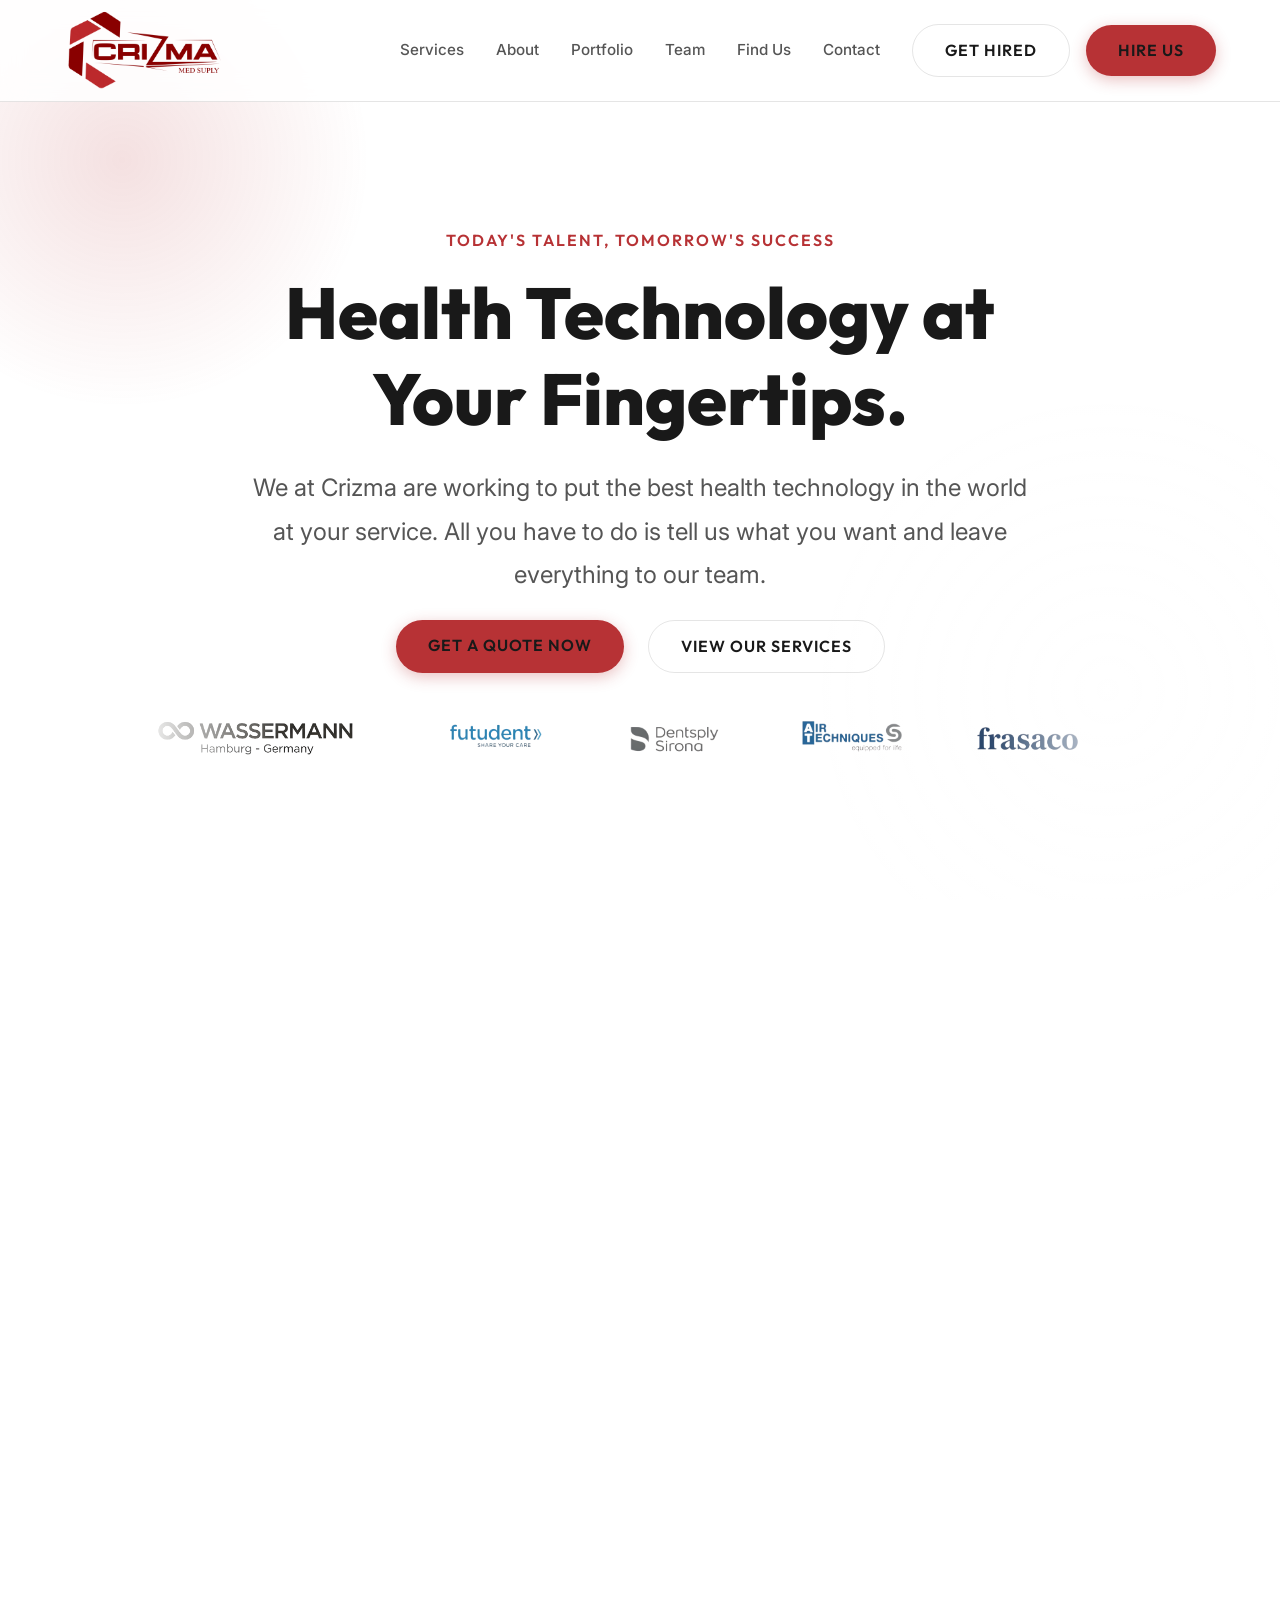
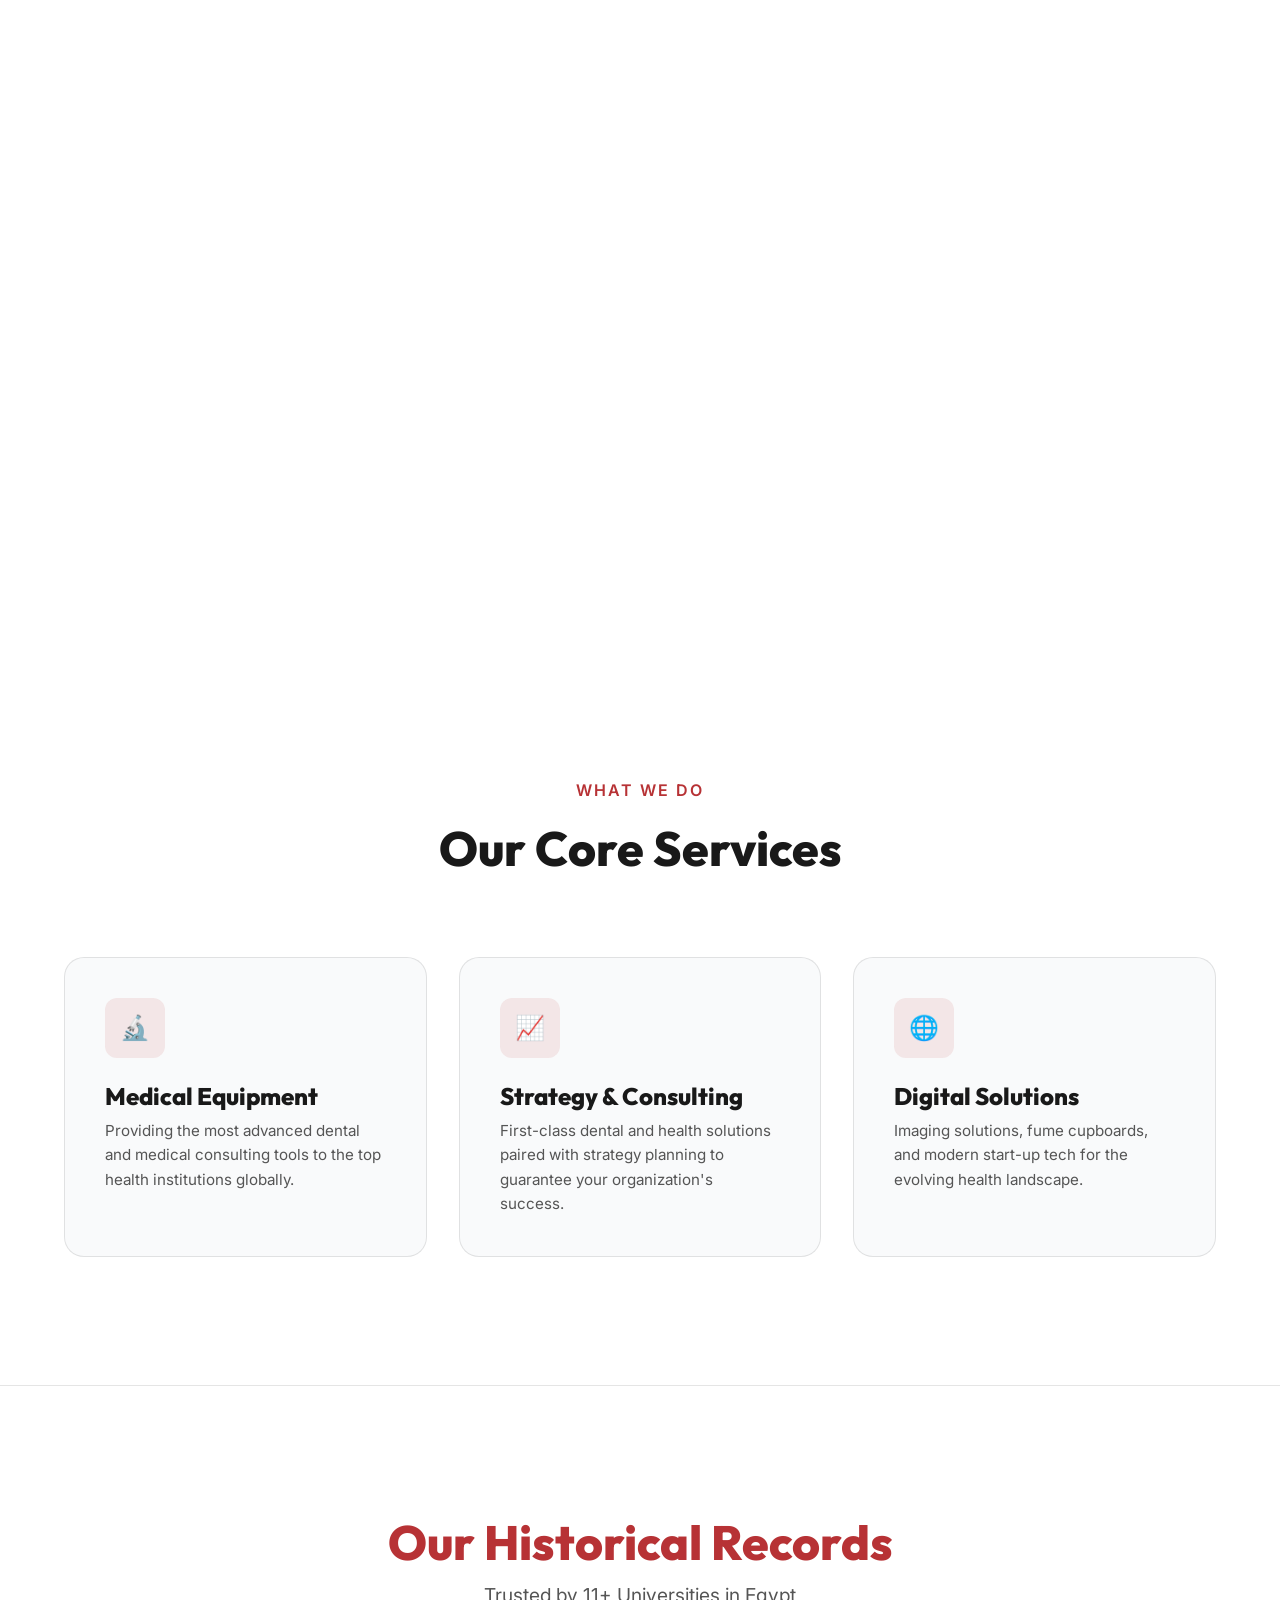
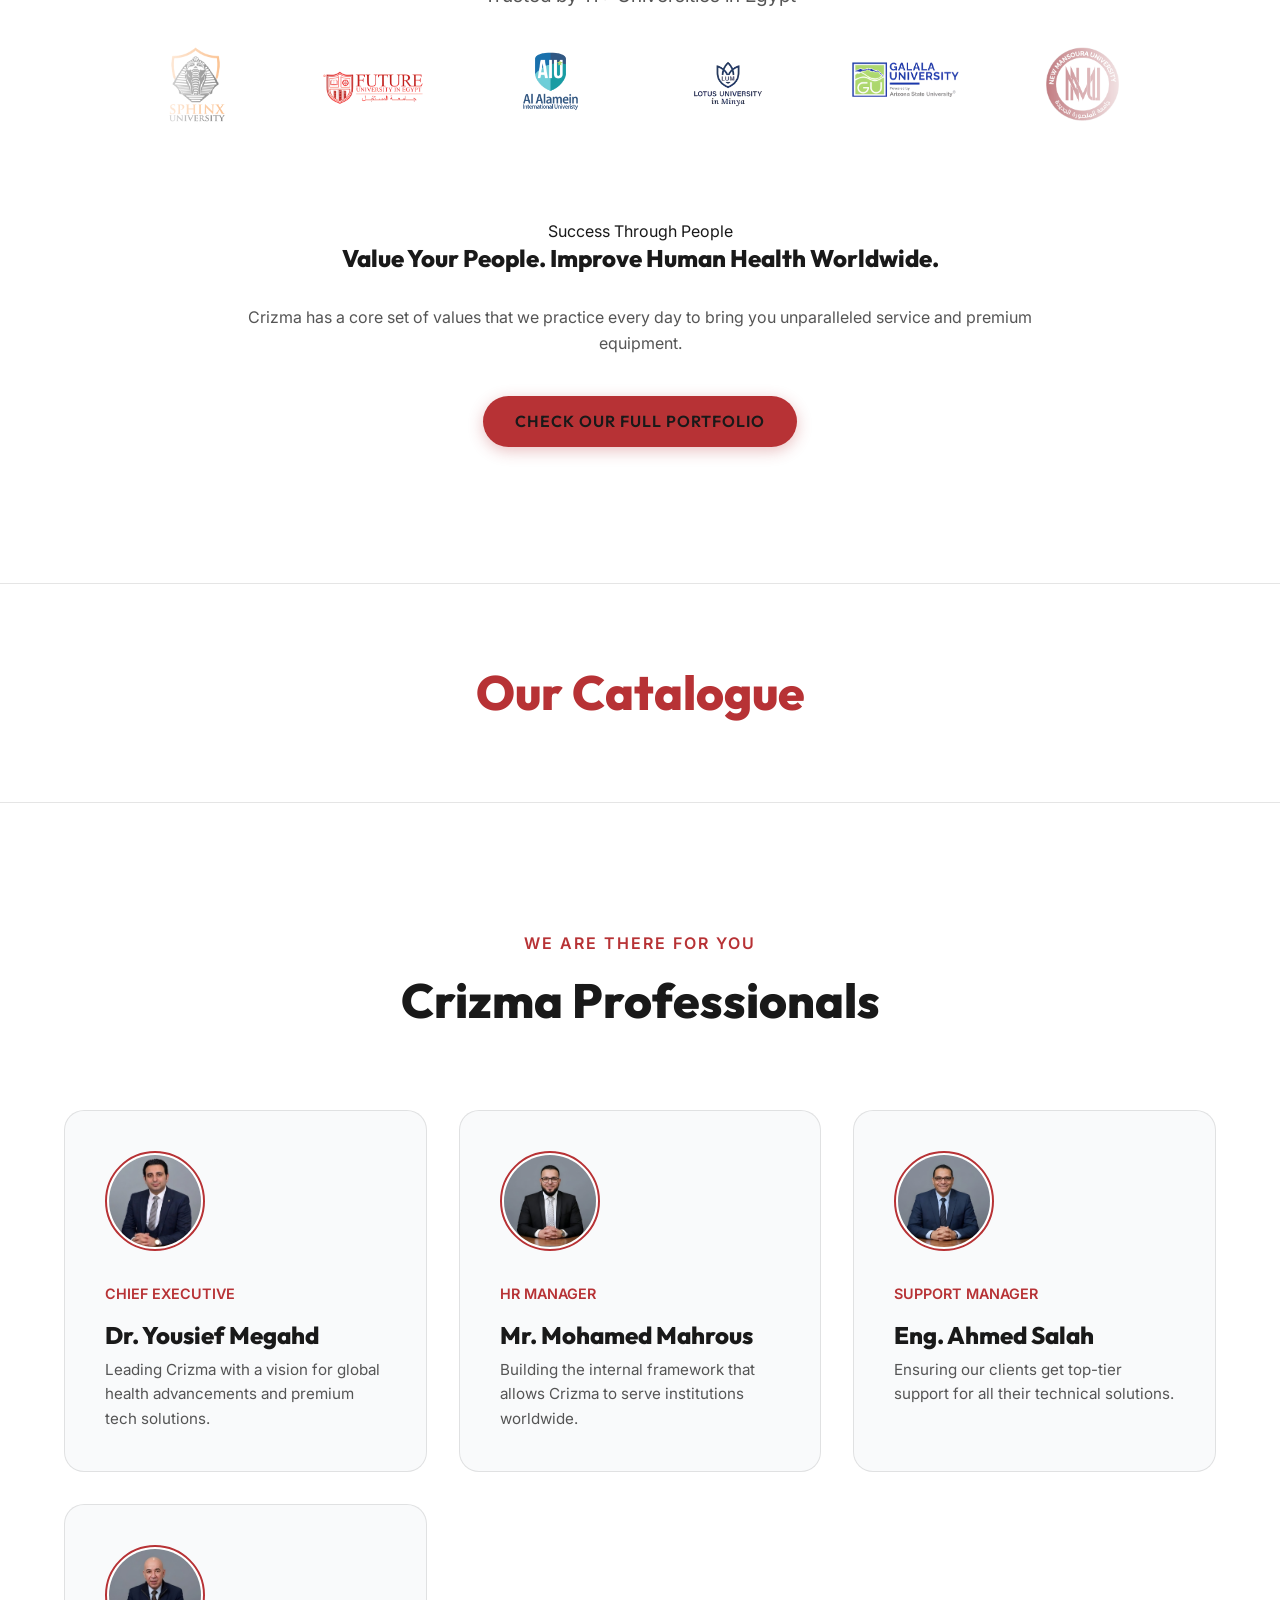
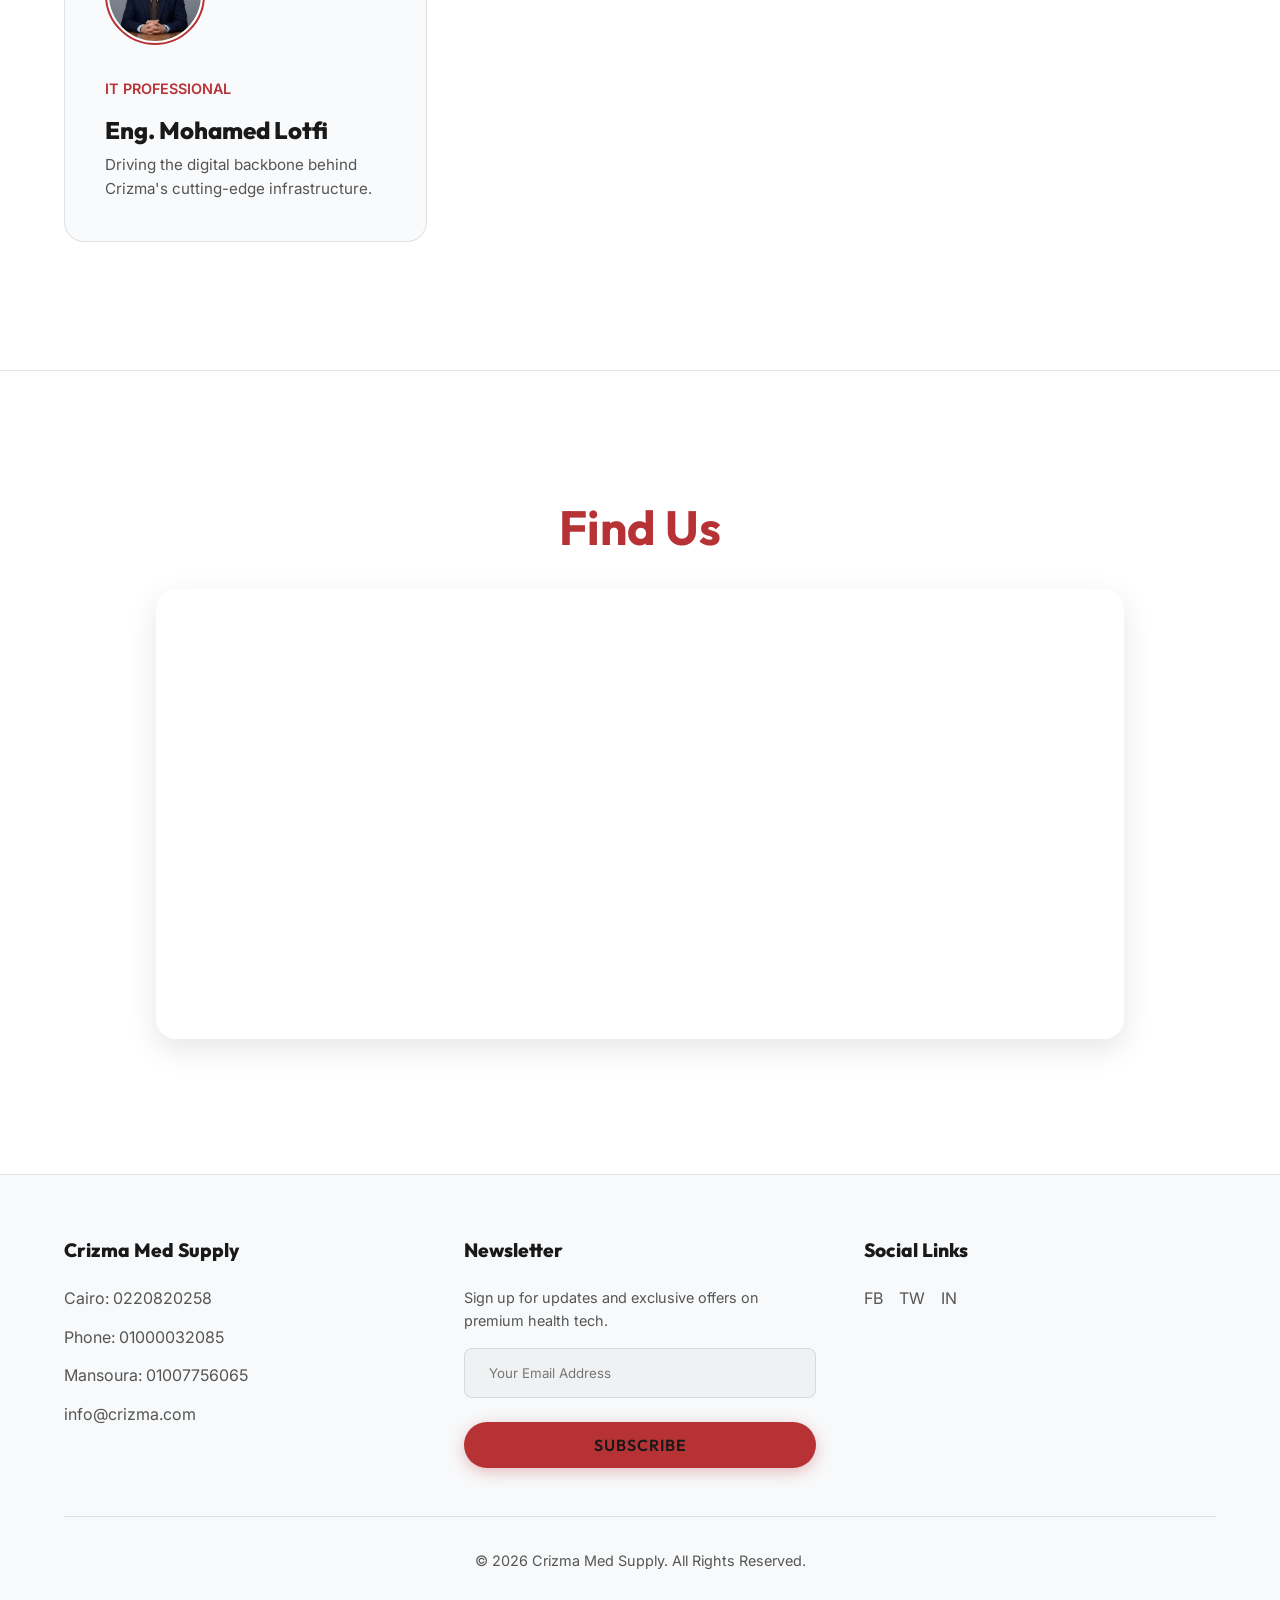
==== commit decc8c57: "fixing maps location" ====
--- a/index.html
+++ b/index.html
@@ -278,7 +278,7 @@
             <h2 style="color: var(--brand-red); font-weight: bold;">Find Us</h2>
         </div>
         <div class="fade-up stagger-2" style="max-width: 1000px; margin: 0 auto; padding: 0 1rem;">
-            <iframe src="https://maps.google.com/maps?q=30.0617336,31.3315607&hl=en&z=17&output=embed" width="100%" height="450" style="border:0; border-radius: 20px; box-shadow: 0 10px 30px rgba(0,0,0,0.1);" allowfullscreen="" loading="lazy" referrerpolicy="no-referrer-when-downgrade"></iframe>
+            <iframe src="https://maps.google.com/maps?cid=10710712626368897572&output=embed&hl=en" width="100%" height="450" style="border:0; border-radius: 20px; box-shadow: 0 10px 30px rgba(0,0,0,0.1);" allowfullscreen="" loading="lazy" referrerpolicy="no-referrer-when-downgrade"></iframe>
         </div>
     </section>
 
--- a/css/style.css
+++ b/css/style.css
@@ -697,7 +697,7 @@
   .hero-content { gap: 1.2rem; margin-top: 0; }
 
   /* Marquee */
-  .marquee-track img { height: 45px; }
+  .marquee-track img { height: 74px; }
   .marquee-track { gap: 2.5rem; }
 
   /* Sections */
@@ -723,5 +723,5 @@
   .hero-part h1 { font-size: 1.9rem; }
   .section-header h2 { font-size: 1.7rem; }
   .glass-card { padding: 1.4rem; }
-  .marquee-track img { height: 36px; }
+  .marquee-track img { height: 59px; }
 }
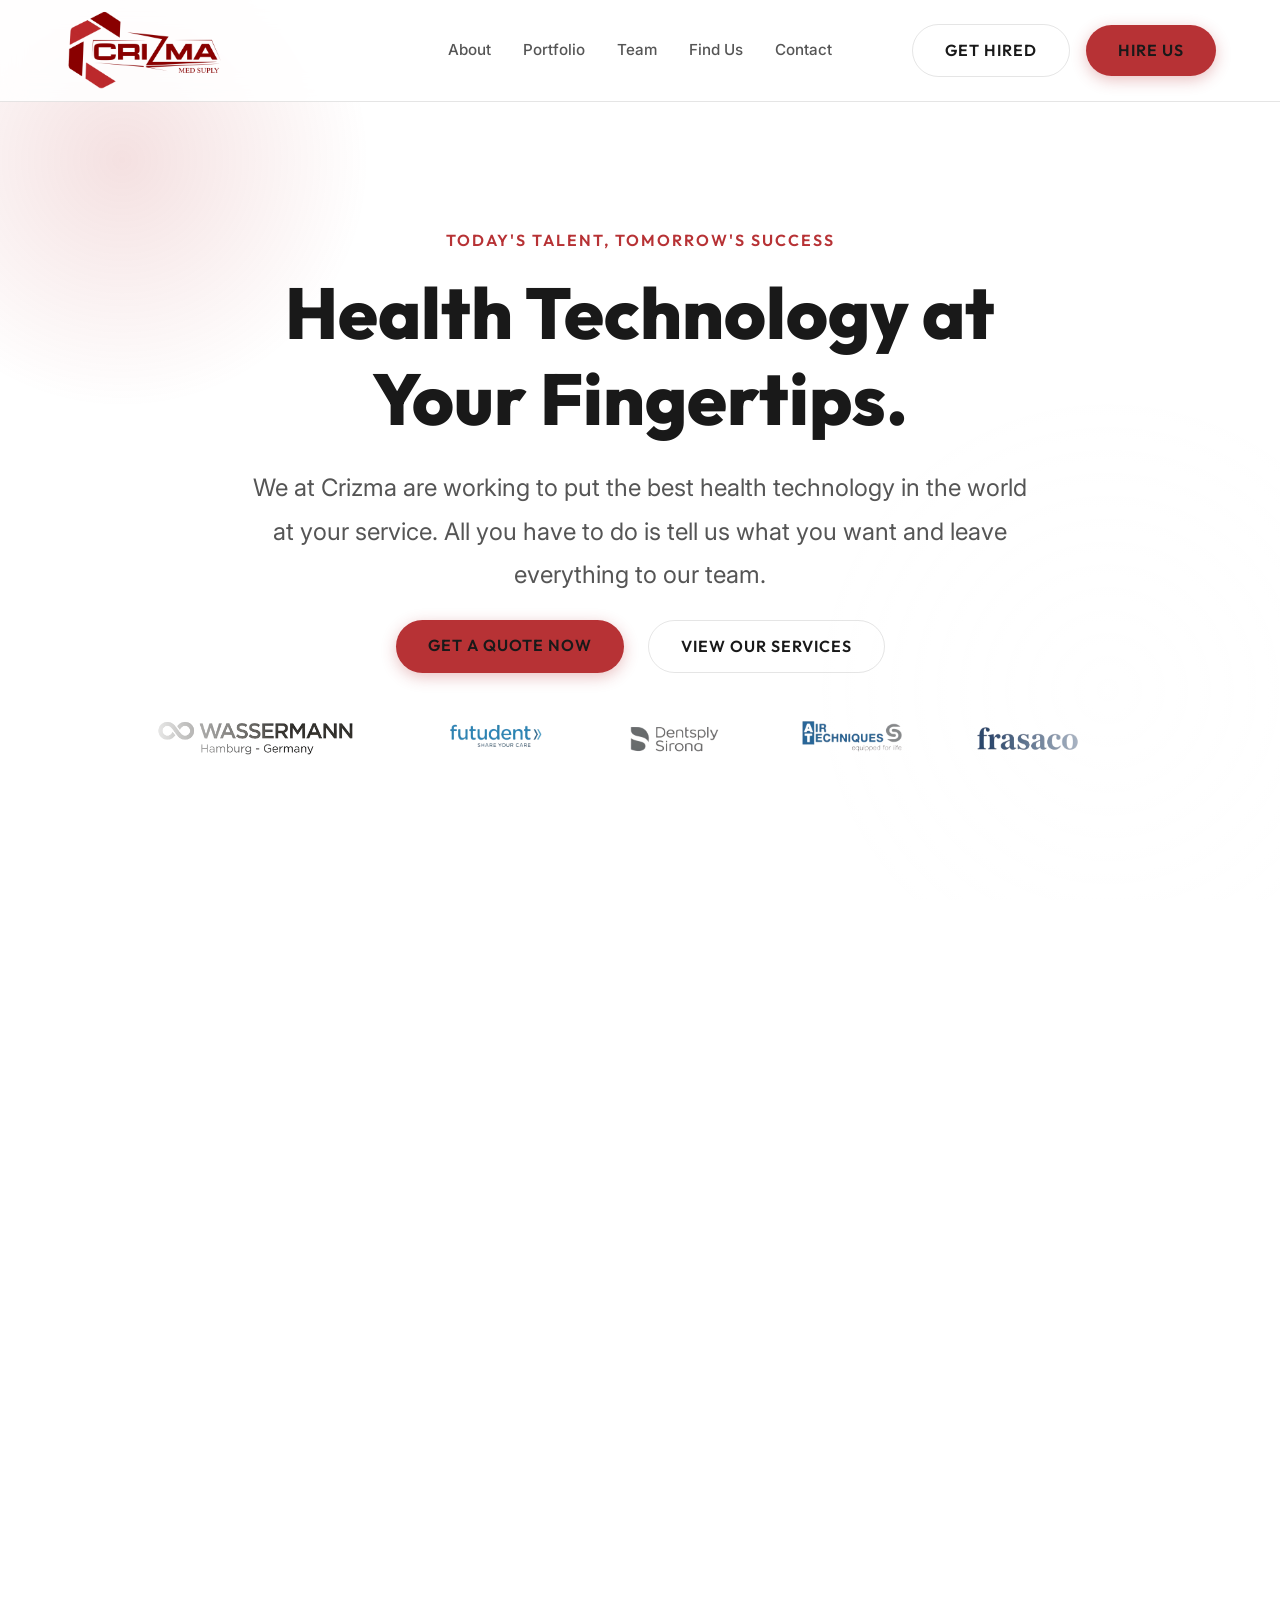
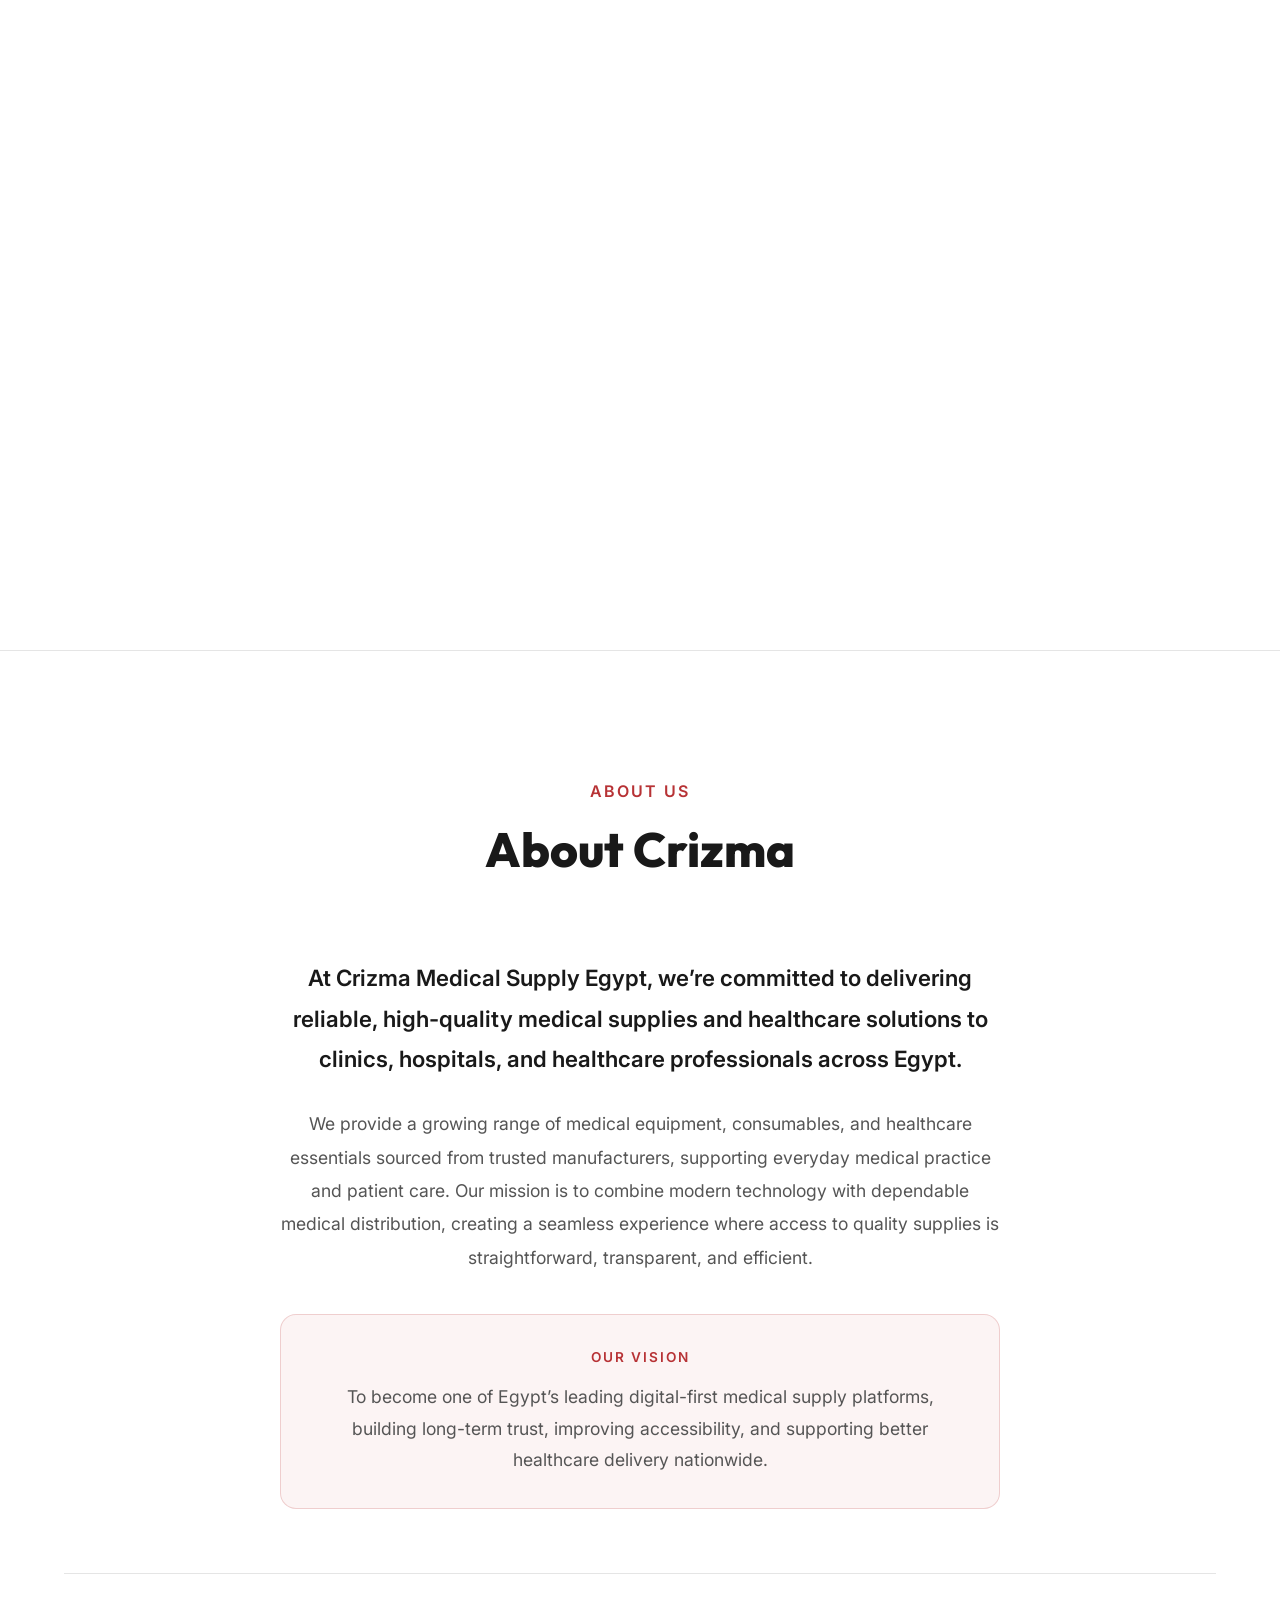
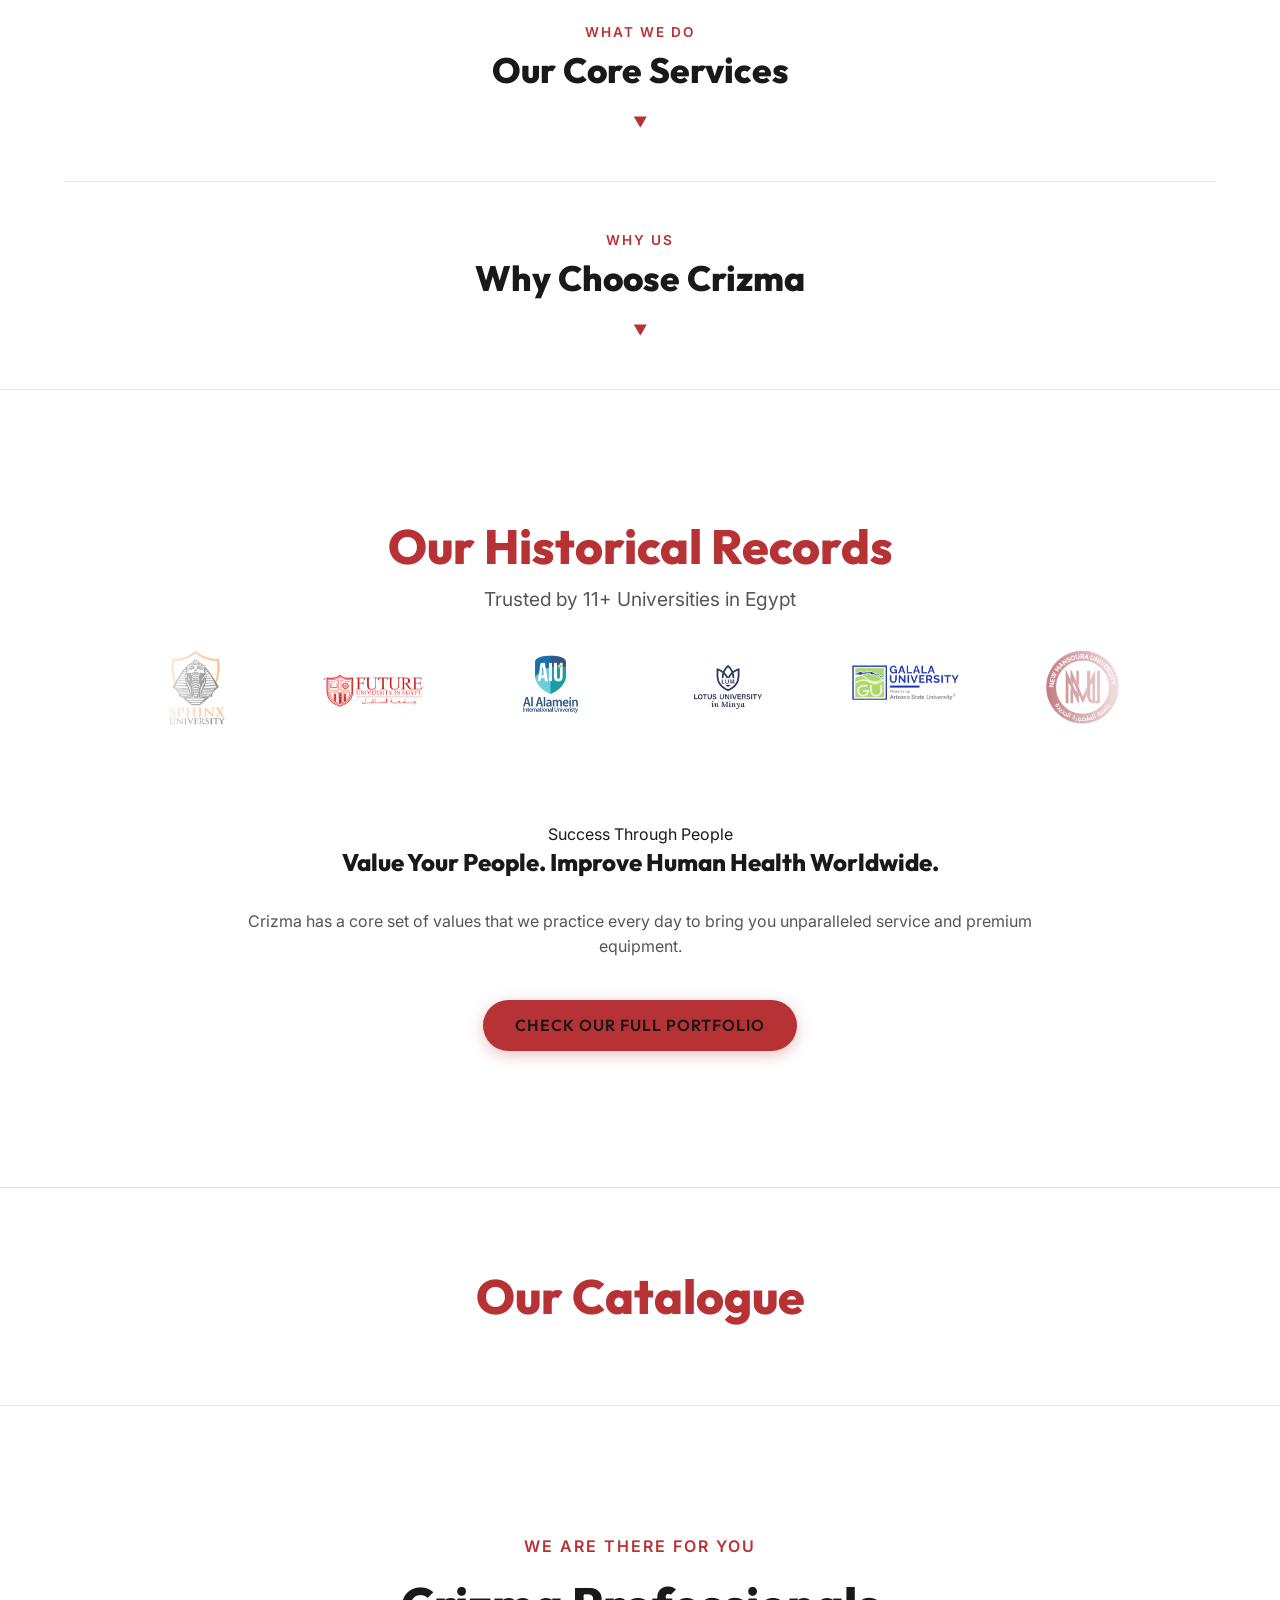
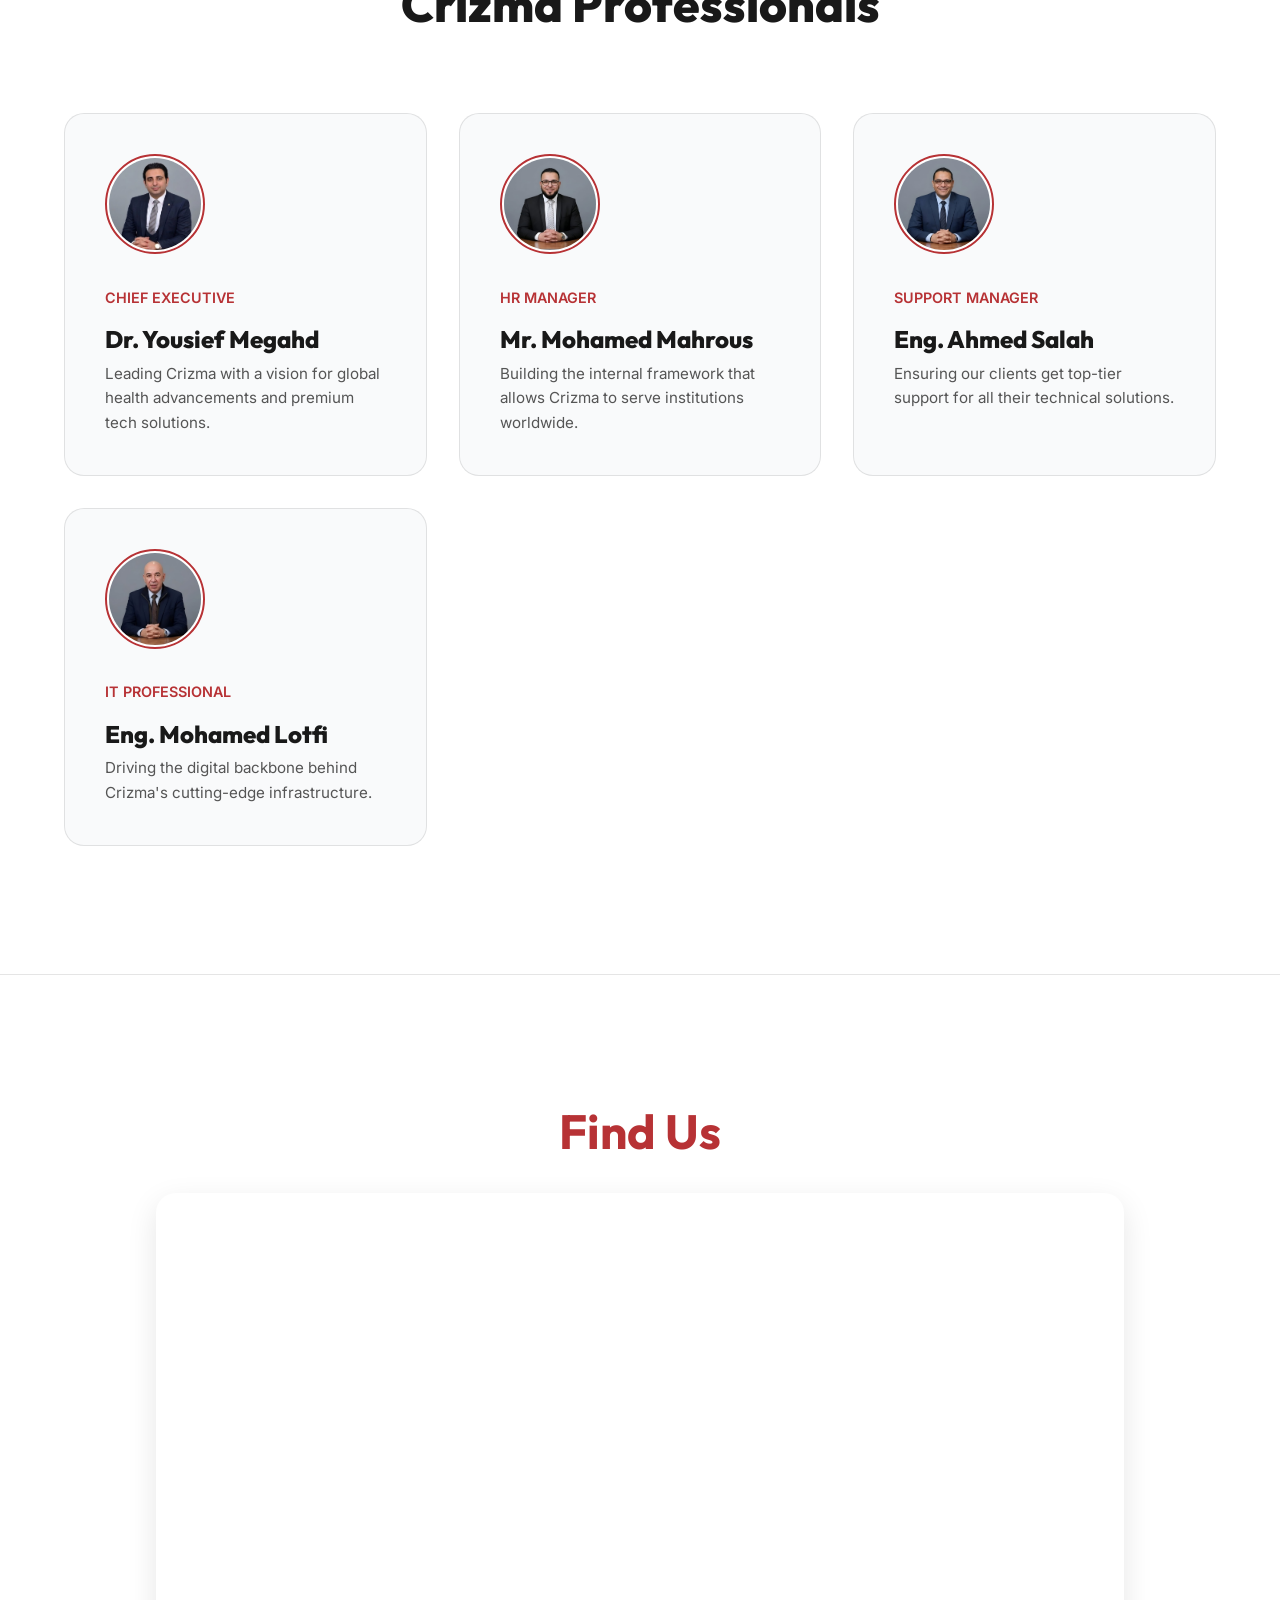
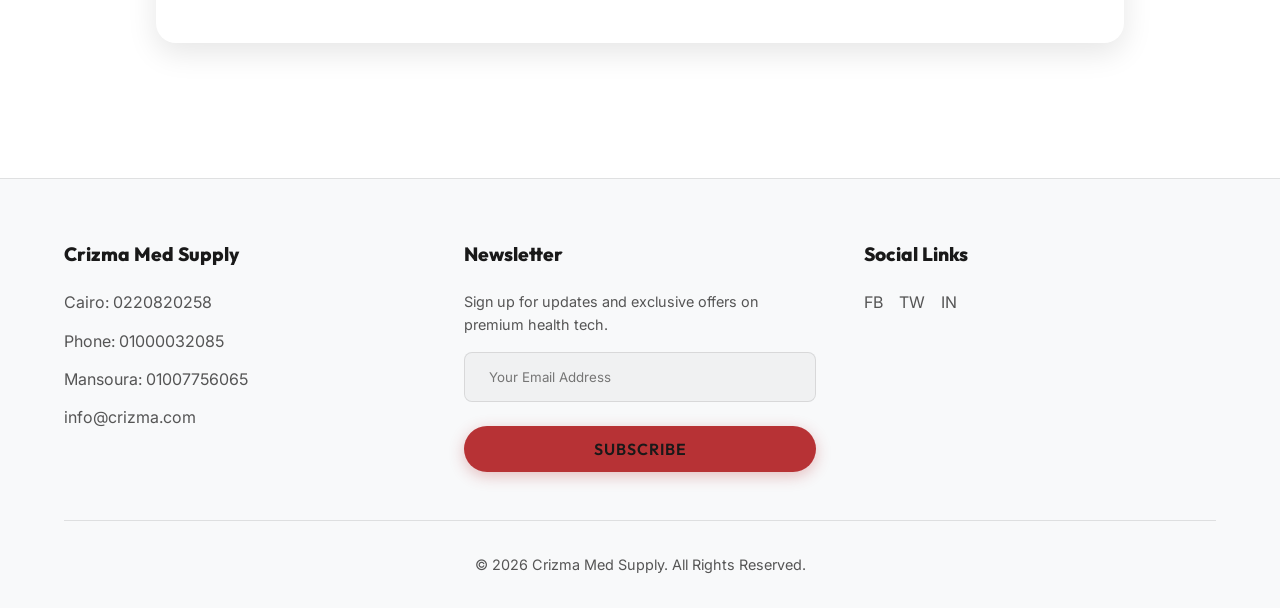
==== commit fc3bae5d: "Add portfolio page with project gallery and lightbox functionality" ====
--- a/index.html
+++ b/index.html
@@ -66,9 +66,8 @@
             <img src="images/logo.png" alt="Crizma Logo">
         </a>
         <div class="nav-links">
-            <a href="#services">Services</a>
-            <a href="#about">About</a>
-            <a href="#portfolio">Portfolio</a>
+            <a href="#services">About</a>
+            <a href="#about">Portfolio</a>
             <a href="#team">Team</a>
             <a href="#find-us">Find Us</a>
             <a href="#contact">Contact</a>
@@ -88,9 +87,8 @@
             <svg viewBox="0 0 24 24"><polyline points="15 18 9 12 15 6"/></svg>
             Back
         </button>
-        <a href="#services"  class="mobile-nav-link">Services</a>
-        <a href="#about"     class="mobile-nav-link">About</a>
-        <a href="#portfolio" class="mobile-nav-link">Portfolio</a>
+        <a href="#services"  class="mobile-nav-link">About</a>
+        <a href="#about" class="mobile-nav-link">Portfolio</a>
         <a href="#team"      class="mobile-nav-link">Team</a>
         <a href="#find-us"   class="mobile-nav-link">Find Us</a>
         <a href="#contact"   class="mobile-nav-link">Contact</a>
@@ -151,30 +149,91 @@
         </div>
     </div>
 
-    <!-- Services Section -->
+    <!-- About / Services Section -->
     <section id="services">
         <div class="section-header fade-up stagger-1">
-            <span class="super">What We Do</span>
-            <h2>Our Core Services</h2>
-        </div>
-        <div class="grid">
-            <div class="glass-card fade-up stagger-1">
-                <div class="service-icon">🔬</div>
-                <h3>Medical Equipment</h3>
-                <p>Providing the most advanced dental and medical consulting tools to the top health institutions
-                    globally.</p>
-            </div>
-            <div class="glass-card fade-up stagger-2">
-                <div class="service-icon">📈</div>
-                <h3>Strategy & Consulting</h3>
-                <p>First-class dental and health solutions paired with strategy planning to guarantee your
-                    organization's success.</p>
-            </div>
-            <div class="glass-card fade-up stagger-3">
-                <div class="service-icon">🌐</div>
-                <h3>Digital Solutions</h3>
-                <p>Imaging solutions, fume cupboards, and modern start-up tech for the evolving health landscape.</p>
-            </div>
+            <span class="super">About Us</span>
+            <h2>About Crizma</h2>
+        </div>
+        <div class="about-content fade-up stagger-2">
+            <p class="about-lead">At Crizma Medical Supply Egypt, we’re committed to delivering reliable, high-quality medical supplies and healthcare solutions to clinics, hospitals, and healthcare professionals across Egypt.</p>
+            <p class="about-body">We provide a growing range of medical equipment, consumables, and healthcare essentials sourced from trusted manufacturers, supporting everyday medical practice and patient care. Our mission is to combine modern technology with dependable medical distribution, creating a seamless experience where access to quality supplies is straightforward, transparent, and efficient.</p>
+            <div class="about-vision">
+                <span class="super">Our Vision</span>
+                <p>To become one of Egypt’s leading digital-first medical supply platforms, building long-term trust, improving accessibility, and supporting better healthcare delivery nationwide.</p>
+            </div>
+        </div>
+
+        <div class="accordion-container fade-up stagger-3" style="max-width: 1200px; margin: 0 auto;">
+            <!-- Accordion Item 1: Core Services -->
+            <details class="custom-accordion">
+                <summary>
+                    <div class="accordion-header">
+                        <span class="super">What We Do</span>
+                        <h2>Our Core Services</h2>
+                        <span class="arrow">▼</span>
+                    </div>
+                </summary>
+                <div class="accordion-content">
+                    <div class="grid" style="margin-top: 2rem;">
+                        <div class="glass-card">
+                            <div class="service-icon">🔬</div>
+                            <h3>Medical Equipment</h3>
+                            <p>Providing the most advanced dental and medical consulting tools to the top health institutions globally.</p>
+                        </div>
+                        <div class="glass-card">
+                            <div class="service-icon">📈</div>
+                            <h3>Strategy & Consulting</h3>
+                            <p>First-class dental and health solutions paired with strategy planning to guarantee your organization's success.</p>
+                        </div>
+                        <div class="glass-card">
+                            <div class="service-icon">🌐</div>
+                            <h3>Digital Solutions</h3>
+                            <p>Imaging solutions, fume cupboards, and modern start-up tech for the evolving health landscape.</p>
+                        </div>
+                    </div>
+                </div>
+            </details>
+
+            <!-- Accordion Item 2: Why Choose Crizma -->
+            <details class="custom-accordion">
+                <summary>
+                    <div class="accordion-header">
+                        <span class="super">Why Us</span>
+                        <h2>Why Choose Crizma</h2>
+                        <span class="arrow">▼</span>
+                    </div>
+                </summary>
+                <div class="accordion-content">
+                    <div class="grid grid-why" style="margin-top: 2rem;">
+                        <div class="glass-card">
+                            <div class="service-icon">🛡️</div>
+                            <h3>Trusted Products</h3>
+                            <p>Trusted medical products and supplies sourced from reliable manufacturers.</p>
+                        </div>
+                        <div class="glass-card">
+                            <div class="service-icon">⚡</div>
+                            <h3>Fast Support</h3>
+                            <p>Fast and responsive customer support ready to assist you anytime.</p>
+                        </div>
+                        <div class="glass-card">
+                            <div class="service-icon">💻</div>
+                            <h3>Modern Platform</h3>
+                            <p>Modern and easy-to-use platform designed for a seamless ordering experience.</p>
+                        </div>
+                        <div class="glass-card">
+                            <div class="service-icon">⭐</div>
+                            <h3>Quality & Reliability</h3>
+                            <p>Commitment to quality and reliability in every product we distribute.</p>
+                        </div>
+                        <div class="glass-card">
+                            <div class="service-icon">🏥</div>
+                            <h3>Nationwide Service</h3>
+                            <p>Serving healthcare professionals across Egypt with dedication and care.</p>
+                        </div>
+                    </div>
+                </div>
+            </details>
         </div>
     </section>
 
@@ -221,7 +280,7 @@
             <h2 style="margin-bottom: 2rem;">Value Your People. Improve Human Health Worldwide.</h2>
             <p style="color: var(--text-secondary); margin-bottom: 2.5rem;">Crizma has a core set of values that we
                 practice every day to bring you unparalleled service and premium equipment.</p>
-            <a href="#portfolio" class="btn btn-primary simulate-alert">Check Our Full Portfolio</a>
+            <a href="portfolio.html" class="btn btn-primary">Check Our Full Portfolio</a>
         </div>
 
     </section>
@@ -546,6 +605,53 @@
     </script>
 
     <script>
+      // ── Accordion drop-down / drop-in ──
+      (function () {
+        document.querySelectorAll('.custom-accordion').forEach(function (accordion) {
+          var summary = accordion.querySelector('summary');
+          var content = accordion.querySelector('.accordion-content');
+
+          // Start every accordion collapsed
+          content.style.height    = '0px';
+          content.style.opacity   = '0';
+          content.style.transform = 'translateY(-18px)';
+
+          summary.addEventListener('click', function (e) {
+            e.preventDefault();
+
+            if (accordion.open) {
+              // ── Drop in (close) ──
+              // Pin current height so we can transition away from it
+              content.style.height = content.scrollHeight + 'px';
+              content.offsetHeight; // force reflow
+              content.style.height    = '0px';
+              content.style.opacity   = '0';
+              content.style.transform = 'translateY(-18px)';
+
+              setTimeout(function () {
+                accordion.removeAttribute('open');
+              }, 480);
+
+            } else {
+              // ── Drop down (open) ──
+              accordion.setAttribute('open', '');
+              content.style.height    = '0px';
+              content.style.opacity   = '0';
+              content.style.transform = 'translateY(-18px)';
+              content.offsetHeight; // force reflow
+              content.style.height    = content.scrollHeight + 'px';
+              content.style.opacity   = '1';
+              content.style.transform = 'translateY(0)';
+
+              // Switch to auto after animation so content can reflow freely
+              setTimeout(function () {
+                content.style.height = 'auto';
+              }, 480);
+            }
+          });
+        });
+      })();
+
       // ── Hamburger menu ──
       (function () {
         var btn     = document.getElementById('hamburger');
--- a/css/style.css
+++ b/css/style.css
@@ -724,4 +724,141 @@
   .section-header h2 { font-size: 1.7rem; }
   .glass-card { padding: 1.4rem; }
   .marquee-track img { height: 59px; }
+}
+
+/* ── About Section ── */
+.about-content {
+  max-width: 720px;
+  margin: 0 auto 4rem;
+  text-align: center;
+}
+
+.about-lead {
+  font-size: 1.4rem;
+  color: var(--text-primary);
+  line-height: 1.8;
+  font-weight: 600;
+  margin-bottom: 1.75rem;
+}
+
+.about-body {
+  font-size: 1.1rem;
+  color: var(--text-secondary);
+  line-height: 1.9;
+  margin-bottom: 2.5rem;
+}
+
+.about-vision {
+  background: rgba(183, 50, 53, 0.05);
+  border: 1px solid rgba(183, 50, 53, 0.2);
+  border-radius: 16px;
+  padding: 2rem 2.5rem;
+}
+
+.about-vision .super {
+  color: var(--brand-red);
+  font-weight: 600;
+  text-transform: uppercase;
+  letter-spacing: 2px;
+  font-size: 0.85rem;
+  display: block;
+  margin-bottom: 0.75rem;
+}
+
+.about-vision p {
+  font-size: 1.1rem;
+  color: var(--text-secondary);
+  line-height: 1.8;
+}
+
+/* Reduce bottom padding so accordion doesn't float in a sea of whitespace */
+#services {
+  padding-bottom: 0;
+  border-top: 1px solid var(--glass-border);
+}
+
+/* ── Accordion Styles ── */
+.accordion-container {
+  border-top: 1px solid var(--glass-border);
+}
+
+/* Centered flex grid for 5-card layout (3 + 2 centered) */
+.grid-why {
+  display: flex;
+  flex-wrap: wrap;
+  justify-content: center;
+}
+
+.grid-why .glass-card {
+  flex: 0 1 320px;
+}
+
+.custom-accordion {
+  border-top: 1px solid var(--glass-border);
+  transition: var(--transition-smooth);
+}
+
+.custom-accordion:first-child {
+  border-top: none;
+}
+
+.custom-accordion summary {
+  list-style: none;
+  cursor: pointer;
+  padding: 3rem 2rem;
+  user-select: none;
+}
+
+.custom-accordion summary::-webkit-details-marker {
+  display: none;
+}
+
+.accordion-header {
+  display: flex;
+  flex-direction: column;
+  align-items: center;
+  text-align: center;
+  gap: 0.3rem;
+}
+
+.accordion-header .super {
+  color: var(--brand-red);
+  font-weight: 600;
+  text-transform: uppercase;
+  letter-spacing: 2px;
+  font-size: 0.85rem;
+}
+
+.accordion-header h2 {
+  font-size: 2.2rem;
+  color: var(--text-primary);
+  margin: 0;
+}
+
+.accordion-header .arrow {
+  font-size: 0.9rem;
+  color: var(--brand-red);
+  margin-top: 0.9rem;
+  transition: transform 0.3s ease;
+  display: block;
+}
+
+.custom-accordion[open] .accordion-header .arrow {
+  transform: rotate(180deg);
+}
+
+.accordion-content {
+  padding: 0 2rem 3rem;
+  overflow: hidden;
+  transition: height 0.48s cubic-bezier(0.16, 1, 0.3, 1),
+              opacity 0.38s ease,
+              transform 0.48s cubic-bezier(0.16, 1, 0.3, 1);
+}
+
+@media (max-width: 768px) {
+  .about-lead { font-size: 1.15rem; }
+  .about-body { font-size: 1rem; }
+  .grid-why .glass-card { flex: 0 1 100%; }
+  .accordion-header h2 { font-size: 1.7rem; }
+  .custom-accordion summary { padding: 2rem 1rem; }
 }
